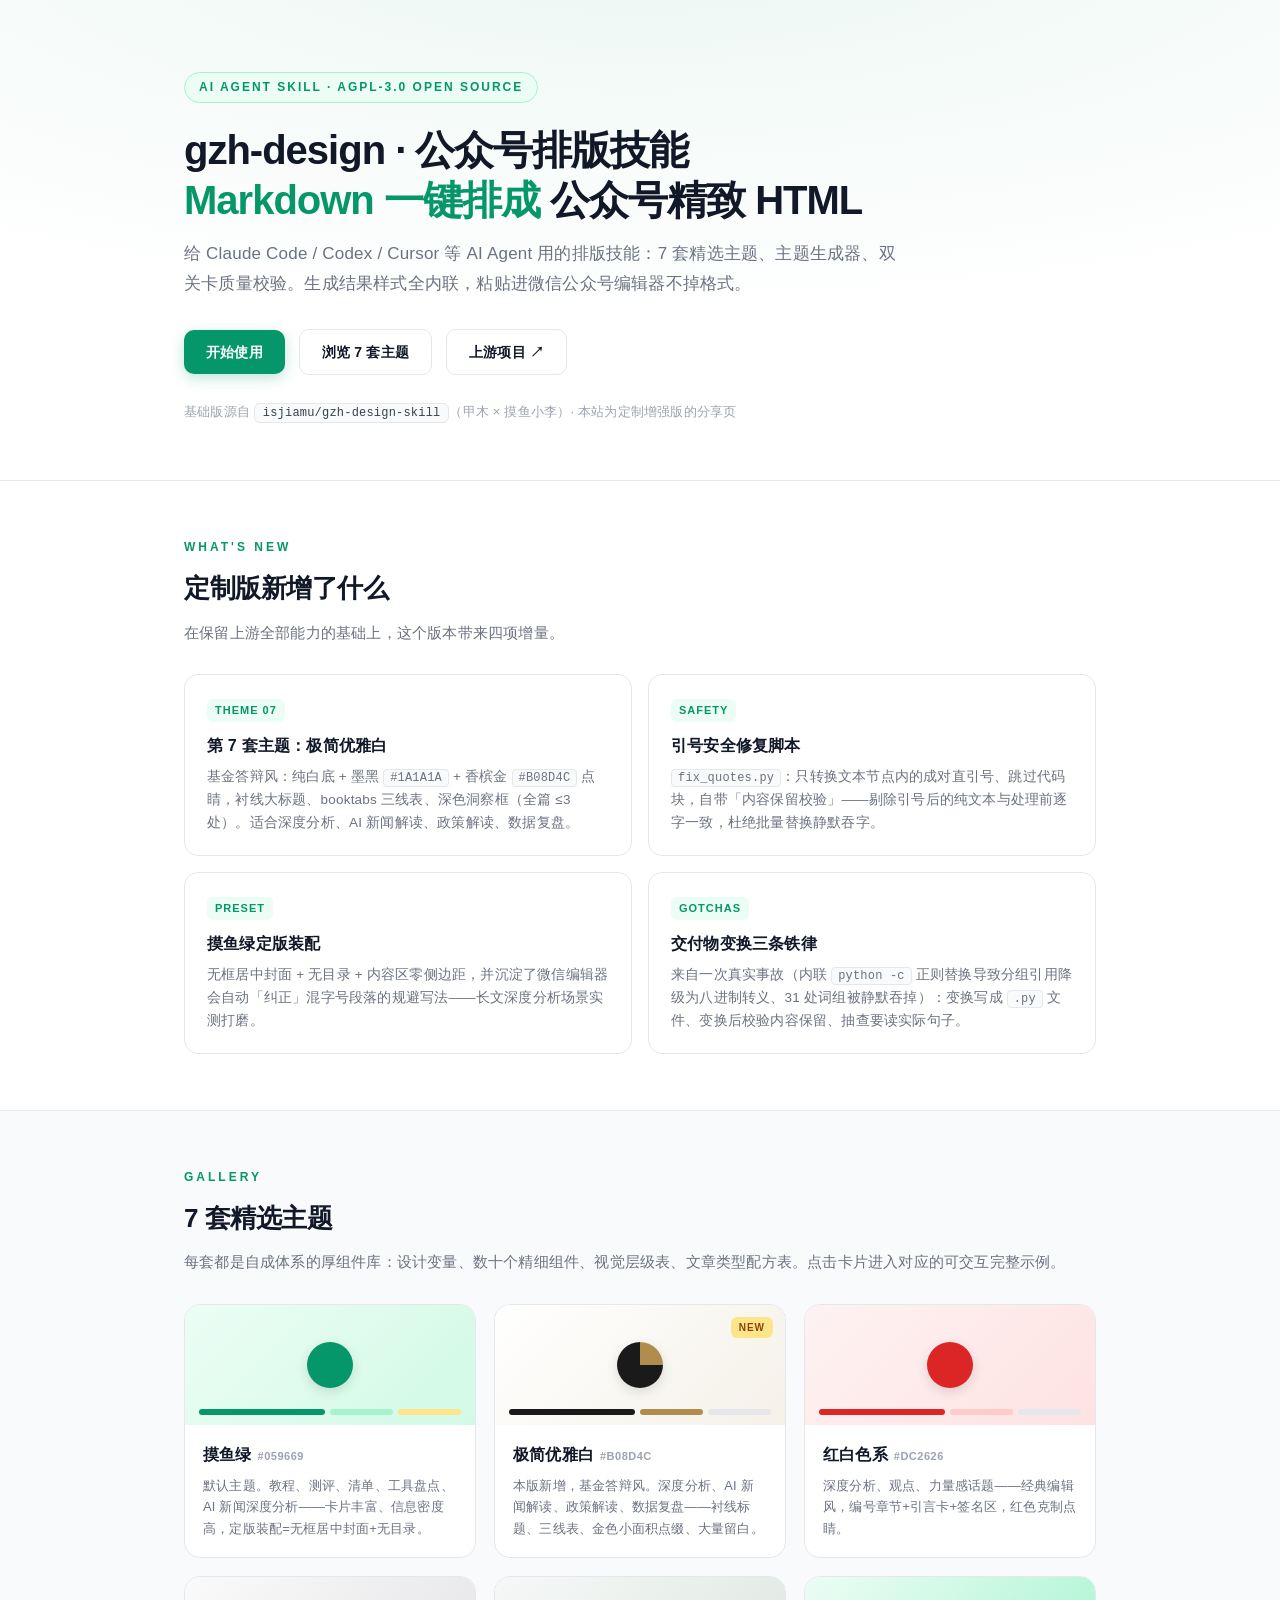
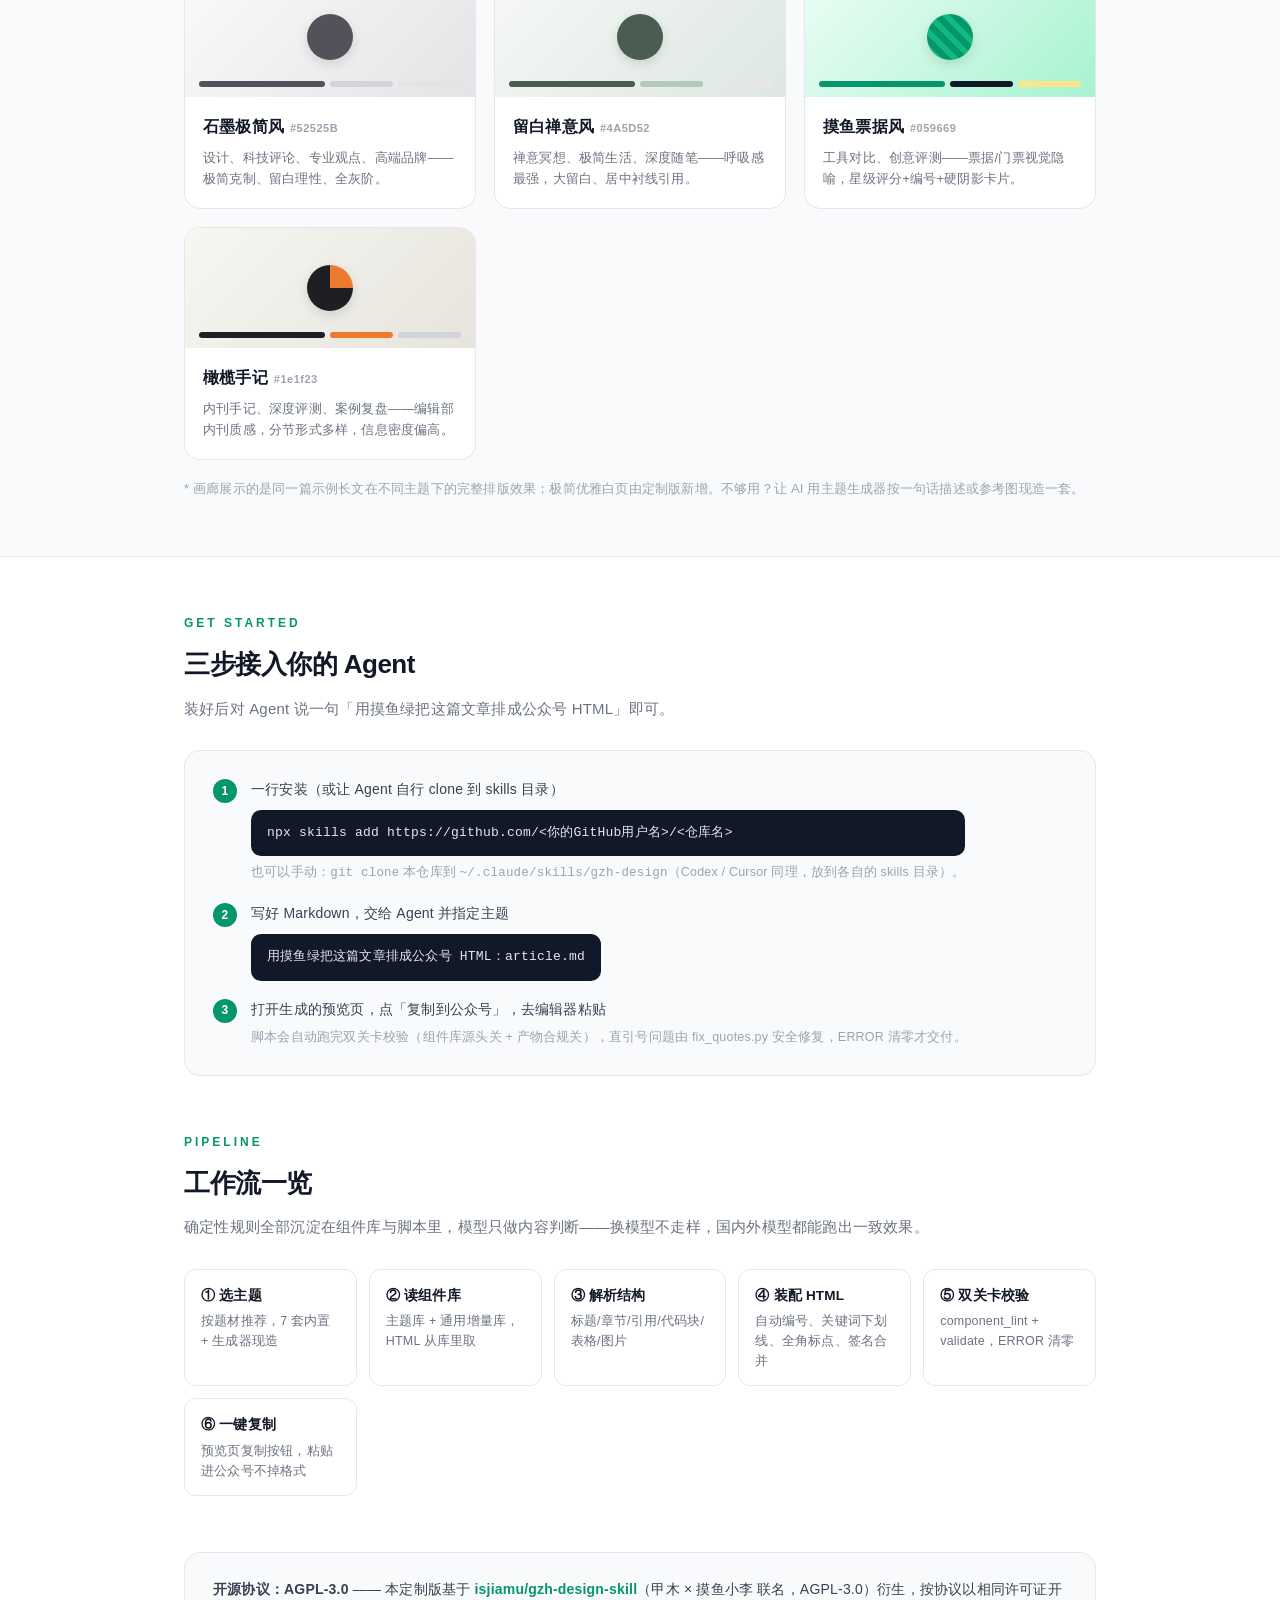
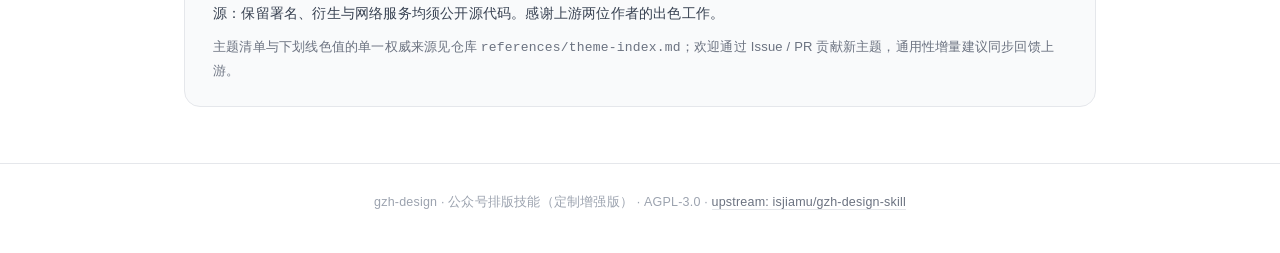
==== docs/index.html @ 83439aa9 "feat: 定制增强版 —— 第7套主题(极简优雅白) + fix_quotes.py 引号安全修复 + 摸鱼绿定版装配 + 交付物变换铁律 基于 isjiamu/gzh-design-skill (" ====
<!DOCTYPE html>
<html lang="zh-CN">
<head>
<meta charset="UTF-8">
<meta name="viewport" content="width=device-width, initial-scale=1.0">
<title>gzh-design · 公众号排版技能（定制增强版）</title>
<meta name="description" content="把 Markdown 一键排成可直接粘贴进微信公众号编辑器的精致 HTML —— 7 套精选主题 + 主题生成器 + 双关卡校验，AI Agent Skill，AGPL-3.0 开源。">
<style>
  :root{
    --ink:#111827; --body:#374151; --muted:#6B7280; --faint:#9CA3AF;
    --green:#059669; --green-soft:#ECFDF5; --green-line:#A7F3D0;
    --line:#E5E7EB; --bg:#FFFFFF; --panel:#F9FAFB;
  }
  *{margin:0;padding:0;box-sizing:border-box;}
  html{scroll-behavior:smooth;}
  body{font-family:-apple-system,BlinkMacSystemFont,"PingFang SC","Hiragino Sans GB","Microsoft YaHei",sans-serif;color:var(--body);background:var(--bg);line-height:1.75;letter-spacing:.2px;}
  .wrap{max-width:960px;margin:0 auto;padding:0 24px;}

  /* hero */
  header{padding:72px 0 56px;border-bottom:1px solid var(--line);background:
    radial-gradient(1200px 400px at 50% -80px, rgba(5,150,105,.08), transparent);}
  .badge{display:inline-block;font-size:12px;font-weight:700;letter-spacing:2px;color:var(--green);background:var(--green-soft);border:1px solid var(--green-line);border-radius:999px;padding:4px 14px;margin-bottom:22px;}
  h1{font-size:40px;font-weight:900;color:var(--ink);letter-spacing:-1px;line-height:1.25;}
  h1 .accent{color:var(--green);}
  .sub{font-size:17px;color:var(--muted);margin-top:14px;max-width:720px;}
  .cta{margin-top:30px;display:flex;gap:14px;flex-wrap:wrap;align-items:center;}
  .btn{display:inline-block;padding:10px 22px;border-radius:10px;font-size:14px;font-weight:700;text-decoration:none;}
  .btn.primary{background:var(--green);color:#fff;box-shadow:0 4px 14px rgba(5,150,105,.25);}
  .btn.primary:hover{background:#047857;}
  .btn.ghost{border:1px solid var(--line);color:var(--ink);background:#fff;}
  .btn.ghost:hover{border-color:var(--green);color:var(--green);}
  .meta{margin-top:26px;font-size:13px;color:var(--faint);}
  .meta code{background:var(--panel);border:1px solid var(--line);border-radius:6px;padding:2px 8px;font-size:12px;color:var(--body);}

  /* sections */
  section{padding:56px 0;}
  .kicker{font-size:12px;font-weight:700;letter-spacing:3px;color:var(--green);text-transform:uppercase;margin-bottom:8px;}
  h2{font-size:26px;font-weight:900;color:var(--ink);margin-bottom:8px;letter-spacing:-.5px;}
  .lead{color:var(--muted);font-size:15px;margin-bottom:28px;}

  /* deltas */
  .deltas{display:grid;grid-template-columns:repeat(auto-fit,minmax(300px,1fr));gap:16px;}
  .delta{background:#fff;border:1px solid var(--line);border-radius:14px;padding:20px 22px;}
  .delta .tag{display:inline-block;font-size:11px;font-weight:800;color:var(--green);background:var(--green-soft);border-radius:6px;padding:2px 8px;margin-bottom:10px;letter-spacing:1px;}
  .delta h3{font-size:16px;font-weight:800;color:var(--ink);margin-bottom:6px;}
  .delta p{font-size:13.5px;color:var(--muted);line-height:1.7;}
  .delta code{font-size:12px;background:var(--panel);border:1px solid var(--line);border-radius:4px;padding:1px 6px;}

  /* themes */
  .themes{display:grid;grid-template-columns:repeat(auto-fit,minmax(280px,1fr));gap:18px;}
  .card{border:1px solid var(--line);border-radius:16px;overflow:hidden;background:#fff;transition:transform .18s ease, box-shadow .18s ease;text-decoration:none;display:block;}
  .card:hover{transform:translateY(-3px);box-shadow:0 10px 28px rgba(17,24,39,.08);}
  .thumb{height:120px;display:flex;align-items:center;justify-content:center;position:relative;overflow:hidden;}
  .thumb .dot{width:46px;height:46px;border-radius:50%;box-shadow:0 4px 12px rgba(0,0,0,.12);}
  .thumb .mini{position:absolute;bottom:10px;left:14px;right:14px;display:flex;gap:5px;}
  .thumb .mini i{display:block;height:6px;border-radius:3px;}
  .card .info{padding:16px 18px 18px;}
  .card h3{font-size:16px;font-weight:800;color:var(--ink);}
  .card .hex{font-size:11px;color:var(--faint);font-weight:600;letter-spacing:.5px;margin-left:6px;}
  .card p{font-size:13px;color:var(--muted);margin-top:6px;line-height:1.65;}
  .card .new{position:absolute;top:12px;right:12px;background:#FDE68A;color:#92400E;font-size:10px;font-weight:800;border-radius:6px;padding:2px 8px;letter-spacing:1px;}
  .gallery-note{margin-top:18px;font-size:13px;color:var(--faint);}

  /* install */
  .install{background:var(--panel);border:1px solid var(--line);border-radius:16px;padding:26px 28px;}
  .install .step{display:flex;gap:14px;align-items:flex-start;margin-bottom:16px;}
  .install .step:last-child{margin-bottom:0;}
  .num{flex-shrink:0;width:24px;height:24px;border-radius:50%;background:var(--green);color:#fff;font-size:12px;font-weight:800;display:flex;align-items:center;justify-content:center;margin-top:2px;}
  .install p{font-size:14px;color:var(--body);}
  .install pre{background:#111827;color:#E5E7EB;border-radius:10px;padding:12px 16px;font-size:13px;overflow-x:auto;margin-top:8px;font-family:Consolas,Menlo,monospace;}
  .install .note{font-size:12.5px;color:var(--faint);margin-top:6px;}

  /* workflow */
  .flow{display:grid;grid-template-columns:repeat(auto-fit,minmax(150px,1fr));gap:12px;}
  .flow .f{background:#fff;border:1px solid var(--line);border-radius:12px;padding:14px 16px;}
  .flow b{display:block;font-size:13.5px;color:var(--ink);margin-bottom:4px;}
  .flow span{font-size:12.5px;color:var(--muted);line-height:1.6;display:block;}

  /* license */
  .license{background:var(--panel);border:1px solid var(--line);border-radius:16px;padding:24px 28px;font-size:14px;color:var(--body);}
  .license a{color:var(--green);font-weight:700;text-decoration:none;}
  .license a:hover{text-decoration:underline;}
  .license .thanks{margin-top:10px;font-size:13px;color:var(--muted);}

  footer{border-top:1px solid var(--line);padding:28px 0 40px;text-align:center;font-size:12.5px;color:var(--faint);}
  footer a{color:var(--muted);text-decoration:none;border-bottom:1px solid var(--line);}
</style>
</head>
<body>

<header>
  <div class="wrap">
    <span class="badge">AI AGENT SKILL · AGPL-3.0 OPEN SOURCE</span>
    <h1>gzh-design · 公众号排版技能<br><span class="accent">Markdown 一键排成</span> 公众号精致 HTML</h1>
    <p class="sub">给 Claude Code / Codex / Cursor 等 AI Agent 用的排版技能：7 套精选主题、主题生成器、双关卡质量校验。生成结果样式全内联，粘贴进微信公众号编辑器不掉格式。</p>
    <div class="cta">
      <a class="btn primary" href="#install">开始使用</a>
      <a class="btn ghost" href="#themes">浏览 7 套主题</a>
      <a class="btn ghost" href="https://github.com/isjiamu/gzh-design-skill">上游项目 ↗</a>
    </div>
    <p class="meta">基础版源自 <code>isjiamu/gzh-design-skill</code>（甲木 × 摸鱼小李）· 本站为定制增强版的分享页</p>
  </div>
</header>

<section id="deltas">
  <div class="wrap">
    <p class="kicker">WHAT'S NEW</p>
    <h2>定制版新增了什么</h2>
    <p class="lead">在保留上游全部能力的基础上，这个版本带来四项增量。</p>
    <div class="deltas">
      <div class="delta">
        <span class="tag">THEME 07</span>
        <h3>第 7 套主题：极简优雅白</h3>
        <p>基金答辩风：纯白底 + 墨黑 <code>#1A1A1A</code> + 香槟金 <code>#B08D4C</code> 点睛，衬线大标题、booktabs 三线表、深色洞察框（全篇 ≤3 处）。适合深度分析、AI 新闻解读、政策解读、数据复盘。</p>
      </div>
      <div class="delta">
        <span class="tag">SAFETY</span>
        <h3>引号安全修复脚本</h3>
        <p><code>fix_quotes.py</code>：只转换文本节点内的成对直引号、跳过代码块，自带「内容保留校验」——剔除引号后的纯文本与处理前逐字一致，杜绝批量替换静默吞字。</p>
      </div>
      <div class="delta">
        <span class="tag">PRESET</span>
        <h3>摸鱼绿定版装配</h3>
        <p>无框居中封面 + 无目录 + 内容区零侧边距，并沉淀了微信编辑器会自动「纠正」混字号段落的规避写法——长文深度分析场景实测打磨。</p>
      </div>
      <div class="delta">
        <span class="tag">GOTCHAS</span>
        <h3>交付物变换三条铁律</h3>
        <p>来自一次真实事故（内联 <code>python -c</code> 正则替换导致分组引用降级为八进制转义、31 处词组被静默吞掉）：变换写成 <code>.py</code> 文件、变换后校验内容保留、抽查要读实际句子。</p>
      </div>
    </div>
  </div>
</section>

<section id="themes" style="background:var(--panel);border-top:1px solid var(--line);border-bottom:1px solid var(--line);">
  <div class="wrap">
    <p class="kicker">GALLERY</p>
    <h2>7 套精选主题</h2>
    <p class="lead">每套都是自成体系的厚组件库：设计变量、数十个精细组件、视觉层级表、文章类型配方表。点击卡片进入对应的可交互完整示例。</p>
    <div class="themes">
      <a class="card" href="gallery/moyu-green.html">
        <div class="thumb" style="background:linear-gradient(135deg,#ECFDF5,#D1FAE5);">
          <span class="dot" style="background:#059669;"></span>
          <span class="mini"><i style="flex:2;background:#059669;"></i><i style="flex:1;background:#A7F3D0;"></i><i style="flex:1;background:#FDE68A;"></i></span>
        </div>
        <div class="info"><h3>摸鱼绿<span class="hex">#059669</span></h3><p>默认主题。教程、测评、清单、工具盘点、AI 新闻深度分析——卡片丰富、信息密度高，定版装配=无框居中封面+无目录。</p></div>
      </a>
      <a class="card" href="gallery/elegant-white.html">
        <div class="thumb" style="background:linear-gradient(135deg,#FFFFFF,#F5F1E8);">
          <span class="new">NEW</span>
          <span class="dot" style="background:conic-gradient(#B08D4C 0 25%,#1A1A1A 25% 100%);"></span>
          <span class="mini"><i style="flex:2;background:#1A1A1A;"></i><i style="flex:1;background:#B08D4C;"></i><i style="flex:1;background:#E5E7EB;"></i></span>
        </div>
        <div class="info"><h3>极简优雅白<span class="hex">#B08D4C</span></h3><p>本版新增，基金答辩风。深度分析、AI 新闻解读、政策解读、数据复盘——衬线标题、三线表、金色小面积点缀、大量留白。</p></div>
      </a>
      <a class="card" href="gallery/red-white.html">
        <div class="thumb" style="background:linear-gradient(135deg,#FEF2F2,#FEE2E2);">
          <span class="dot" style="background:#DC2626;"></span>
          <span class="mini"><i style="flex:2;background:#DC2626;"></i><i style="flex:1;background:#FECACA;"></i><i style="flex:1;background:#E5E7EB;"></i></span>
        </div>
        <div class="info"><h3>红白色系<span class="hex">#DC2626</span></h3><p>深度分析、观点、力量感话题——经典编辑风，编号章节+引言卡+签名区，红色克制点睛。</p></div>
      </a>
      <a class="card" href="gallery/graphite-minimal.html">
        <div class="thumb" style="background:linear-gradient(135deg,#FAFAFA,#E4E4E7);">
          <span class="dot" style="background:#52525B;"></span>
          <span class="mini"><i style="flex:2;background:#52525B;"></i><i style="flex:1;background:#D4D4D8;"></i><i style="flex:1;background:#E4E4E7;"></i></span>
        </div>
        <div class="info"><h3>石墨极简风<span class="hex">#52525B</span></h3><p>设计、科技评论、专业观点、高端品牌——极简克制、留白理性、全灰阶。</p></div>
      </a>
      <a class="card" href="gallery/zen-whitespace.html">
        <div class="thumb" style="background:linear-gradient(135deg,#F6F8F7,#DDE7E1);">
          <span class="dot" style="background:#4A5D52;"></span>
          <span class="mini"><i style="flex:2;background:#4A5D52;"></i><i style="flex:1;background:#B5C8BC;"></i><i style="flex:1;background:#E5E7EB;"></i></span>
        </div>
        <div class="info"><h3>留白禅意风<span class="hex">#4A5D52</span></h3><p>禅意冥想、极简生活、深度随笔——呼吸感最强，大留白、居中衬线引用。</p></div>
      </a>
      <a class="card" href="gallery/moyu-ticket.html">
        <div class="thumb" style="background:linear-gradient(135deg,#ECFDF5,#A7F3D0);">
          <span class="dot" style="background:repeating-linear-gradient(45deg,#059669 0 6px,#10B981 6px 12px);"></span>
          <span class="mini"><i style="flex:2;background:#059669;"></i><i style="flex:1;background:#111827;"></i><i style="flex:1;background:#FDE68A;"></i></span>
        </div>
        <div class="info"><h3>摸鱼票据风<span class="hex">#059669</span></h3><p>工具对比、创意评测——票据/门票视觉隐喻，星级评分+编号+硬阴影卡片。</p></div>
      </a>
      <a class="card" href="gallery/olive-journal.html">
        <div class="thumb" style="background:linear-gradient(135deg,#F7F6F3,#E7E4DC);">
          <span class="dot" style="background:conic-gradient(#ed7b2f 0 25%,#1e1f23 25% 100%);"></span>
          <span class="mini"><i style="flex:2;background:#1e1f23;"></i><i style="flex:1;background:#ed7b2f;"></i><i style="flex:1;background:#D1D5DB;"></i></span>
        </div>
        <div class="info"><h3>橄榄手记<span class="hex">#1e1f23</span></h3><p>内刊手记、深度评测、案例复盘——编辑部内刊质感，分节形式多样，信息密度偏高。</p></div>
      </a>
    </div>
    <p class="gallery-note">* 画廊展示的是同一篇示例长文在不同主题下的完整排版效果；极简优雅白页由定制版新增。不够用？让 AI 用主题生成器按一句话描述或参考图现造一套。</p>
  </div>
</section>

<section id="install">
  <div class="wrap">
    <p class="kicker">GET STARTED</p>
    <h2>三步接入你的 Agent</h2>
    <p class="lead">装好后对 Agent 说一句「用摸鱼绿把这篇文章排成公众号 HTML」即可。</p>
    <div class="install">
      <div class="step">
        <span class="num">1</span>
        <div>
          <p>一行安装（或让 Agent 自行 clone 到 skills 目录）</p>
          <pre>npx skills add https://github.com/&lt;你的GitHub用户名&gt;/&lt;仓库名&gt;</pre>
          <p class="note">也可以手动：<code>git clone</code> 本仓库到 <code>~/.claude/skills/gzh-design</code>（Codex / Cursor 同理，放到各自的 skills 目录）。</p>
        </div>
      </div>
      <div class="step">
        <span class="num">2</span>
        <div>
          <p>写好 Markdown，交给 Agent 并指定主题</p>
          <pre>用摸鱼绿把这篇文章排成公众号 HTML：article.md</pre>
        </div>
      </div>
      <div class="step">
        <span class="num">3</span>
        <div>
          <p>打开生成的预览页，点「复制到公众号」，去编辑器粘贴</p>
          <p class="note">脚本会自动跑完双关卡校验（组件库源头关 + 产物合规关），直引号问题由 fix_quotes.py 安全修复，ERROR 清零才交付。</p>
        </div>
      </div>
    </div>
  </div>
</section>

<section id="workflow" style="padding-top:0;">
  <div class="wrap">
    <p class="kicker">PIPELINE</p>
    <h2>工作流一览</h2>
    <p class="lead">确定性规则全部沉淀在组件库与脚本里，模型只做内容判断——换模型不走样，国内外模型都能跑出一致效果。</p>
    <div class="flow">
      <div class="f"><b>① 选主题</b><span>按题材推荐，7 套内置 + 生成器现造</span></div>
      <div class="f"><b>② 读组件库</b><span>主题库 + 通用增量库，HTML 从库里取</span></div>
      <div class="f"><b>③ 解析结构</b><span>标题/章节/引用/代码块/表格/图片</span></div>
      <div class="f"><b>④ 装配 HTML</b><span>自动编号、关键词下划线、全角标点、签名合并</span></div>
      <div class="f"><b>⑤ 双关卡校验</b><span>component_lint + validate，ERROR 清零</span></div>
      <div class="f"><b>⑥ 一键复制</b><span>预览页复制按钮，粘贴进公众号不掉格式</span></div>
    </div>
  </div>
</section>

<section id="license" style="padding-top:0;">
  <div class="wrap">
    <div class="license">
      <p><b>开源协议：AGPL-3.0</b> —— 本定制版基于 <a href="https://github.com/isjiamu/gzh-design-skill">isjiamu/gzh-design-skill</a>（甲木 × 摸鱼小李 联名，AGPL-3.0）衍生，按协议以相同许可证开源：保留署名、衍生与网络服务均须公开源代码。感谢上游两位作者的出色工作。</p>
      <p class="thanks">主题清单与下划线色值的单一权威来源见仓库 <code>references/theme-index.md</code>；欢迎通过 Issue / PR 贡献新主题，通用性增量建议同步回馈上游。</p>
    </div>
  </div>
</section>

<footer>
  <div class="wrap">
    gzh-design · 公众号排版技能（定制增强版） · AGPL-3.0 · <a href="https://github.com/isjiamu/gzh-design-skill">upstream: isjiamu/gzh-design-skill</a>
  </div>
</footer>

</body>
</html>
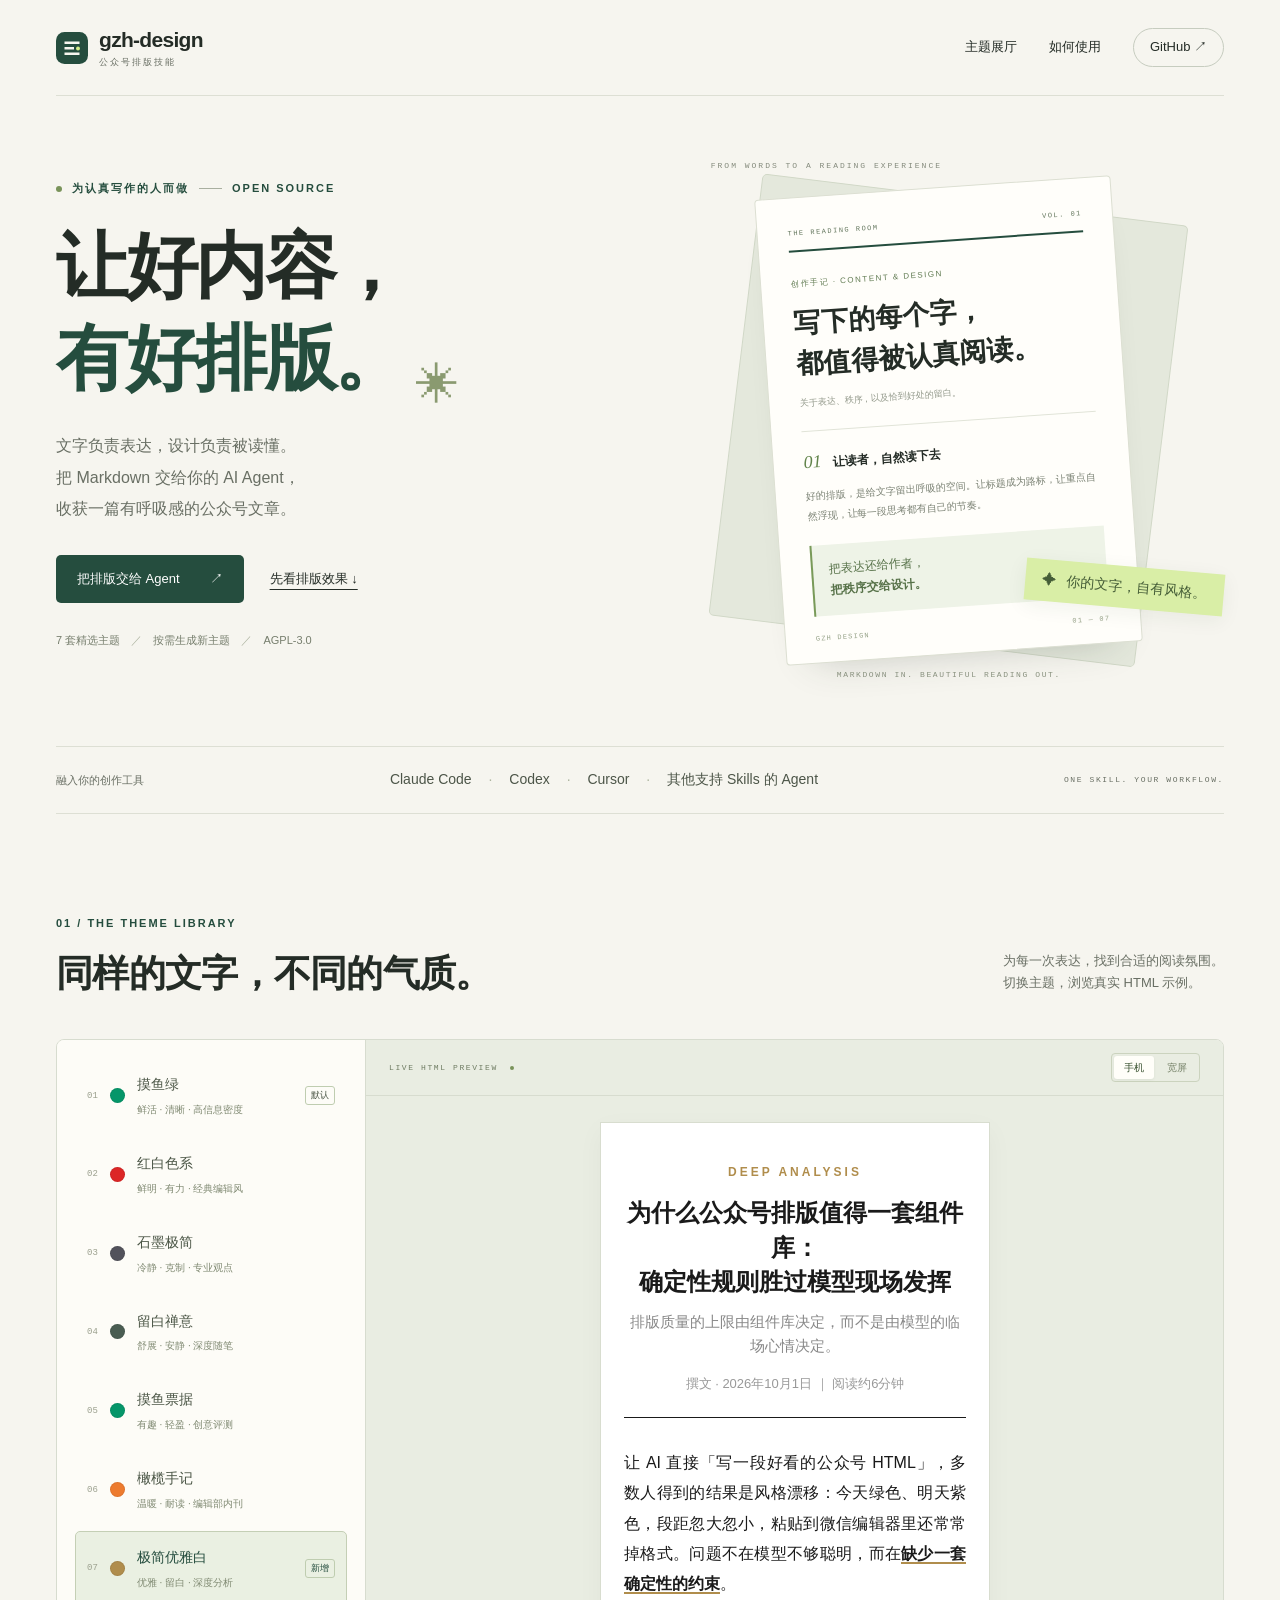
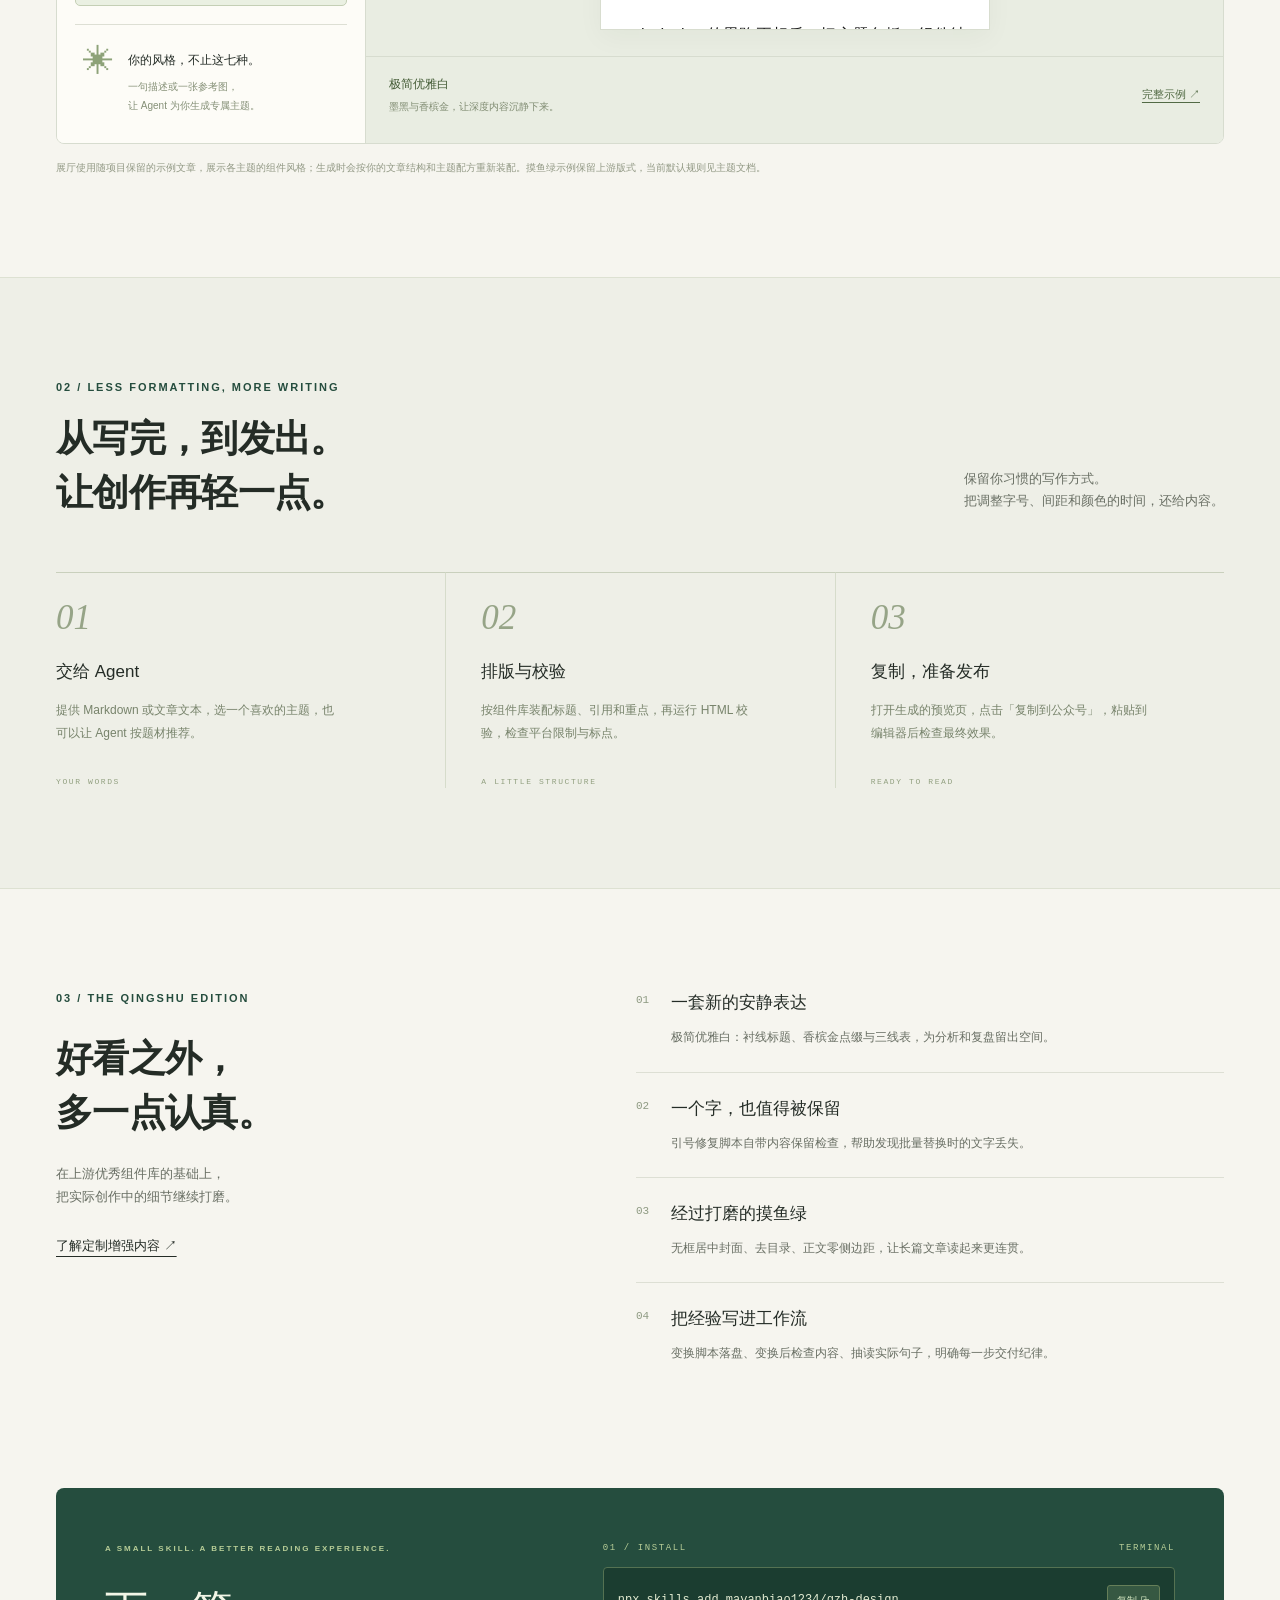
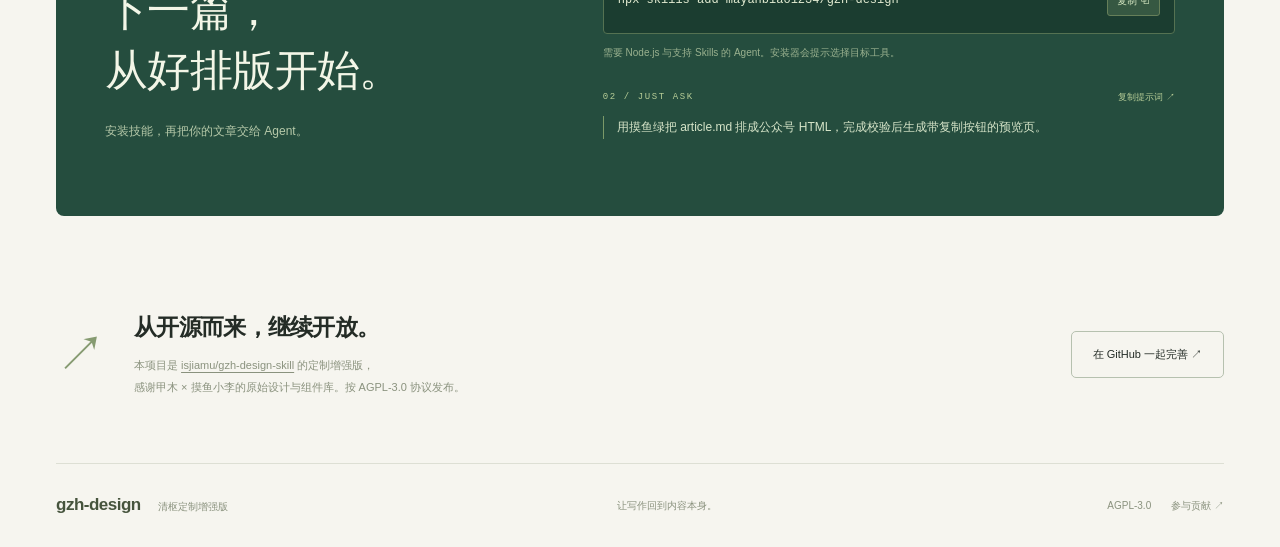
==== commit 8f1a002d: "Publish Qingshu edition with editorial website and seven-theme gallery" ====
--- a/docs/index.html
+++ b/docs/index.html
@@ -1,260 +1,442 @@
-<!DOCTYPE html>
+<!doctype html>
 <html lang="zh-CN">
-<head>
-<meta charset="UTF-8">
-<meta name="viewport" content="width=device-width, initial-scale=1.0">
-<title>gzh-design · 公众号排版技能（定制增强版）</title>
-<meta name="description" content="把 Markdown 一键排成可直接粘贴进微信公众号编辑器的精致 HTML —— 7 套精选主题 + 主题生成器 + 双关卡校验，AI Agent Skill，AGPL-3.0 开源。">
-<style>
-  :root{
-    --ink:#111827; --body:#374151; --muted:#6B7280; --faint:#9CA3AF;
-    --green:#059669; --green-soft:#ECFDF5; --green-line:#A7F3D0;
-    --line:#E5E7EB; --bg:#FFFFFF; --panel:#F9FAFB;
-  }
-  *{margin:0;padding:0;box-sizing:border-box;}
-  html{scroll-behavior:smooth;}
-  body{font-family:-apple-system,BlinkMacSystemFont,"PingFang SC","Hiragino Sans GB","Microsoft YaHei",sans-serif;color:var(--body);background:var(--bg);line-height:1.75;letter-spacing:.2px;}
-  .wrap{max-width:960px;margin:0 auto;padding:0 24px;}
-
-  /* hero */
-  header{padding:72px 0 56px;border-bottom:1px solid var(--line);background:
-    radial-gradient(1200px 400px at 50% -80px, rgba(5,150,105,.08), transparent);}
-  .badge{display:inline-block;font-size:12px;font-weight:700;letter-spacing:2px;color:var(--green);background:var(--green-soft);border:1px solid var(--green-line);border-radius:999px;padding:4px 14px;margin-bottom:22px;}
-  h1{font-size:40px;font-weight:900;color:var(--ink);letter-spacing:-1px;line-height:1.25;}
-  h1 .accent{color:var(--green);}
-  .sub{font-size:17px;color:var(--muted);margin-top:14px;max-width:720px;}
-  .cta{margin-top:30px;display:flex;gap:14px;flex-wrap:wrap;align-items:center;}
-  .btn{display:inline-block;padding:10px 22px;border-radius:10px;font-size:14px;font-weight:700;text-decoration:none;}
-  .btn.primary{background:var(--green);color:#fff;box-shadow:0 4px 14px rgba(5,150,105,.25);}
-  .btn.primary:hover{background:#047857;}
-  .btn.ghost{border:1px solid var(--line);color:var(--ink);background:#fff;}
-  .btn.ghost:hover{border-color:var(--green);color:var(--green);}
-  .meta{margin-top:26px;font-size:13px;color:var(--faint);}
-  .meta code{background:var(--panel);border:1px solid var(--line);border-radius:6px;padding:2px 8px;font-size:12px;color:var(--body);}
-
-  /* sections */
-  section{padding:56px 0;}
-  .kicker{font-size:12px;font-weight:700;letter-spacing:3px;color:var(--green);text-transform:uppercase;margin-bottom:8px;}
-  h2{font-size:26px;font-weight:900;color:var(--ink);margin-bottom:8px;letter-spacing:-.5px;}
-  .lead{color:var(--muted);font-size:15px;margin-bottom:28px;}
-
-  /* deltas */
-  .deltas{display:grid;grid-template-columns:repeat(auto-fit,minmax(300px,1fr));gap:16px;}
-  .delta{background:#fff;border:1px solid var(--line);border-radius:14px;padding:20px 22px;}
-  .delta .tag{display:inline-block;font-size:11px;font-weight:800;color:var(--green);background:var(--green-soft);border-radius:6px;padding:2px 8px;margin-bottom:10px;letter-spacing:1px;}
-  .delta h3{font-size:16px;font-weight:800;color:var(--ink);margin-bottom:6px;}
-  .delta p{font-size:13.5px;color:var(--muted);line-height:1.7;}
-  .delta code{font-size:12px;background:var(--panel);border:1px solid var(--line);border-radius:4px;padding:1px 6px;}
-
-  /* themes */
-  .themes{display:grid;grid-template-columns:repeat(auto-fit,minmax(280px,1fr));gap:18px;}
-  .card{border:1px solid var(--line);border-radius:16px;overflow:hidden;background:#fff;transition:transform .18s ease, box-shadow .18s ease;text-decoration:none;display:block;}
-  .card:hover{transform:translateY(-3px);box-shadow:0 10px 28px rgba(17,24,39,.08);}
-  .thumb{height:120px;display:flex;align-items:center;justify-content:center;position:relative;overflow:hidden;}
-  .thumb .dot{width:46px;height:46px;border-radius:50%;box-shadow:0 4px 12px rgba(0,0,0,.12);}
-  .thumb .mini{position:absolute;bottom:10px;left:14px;right:14px;display:flex;gap:5px;}
-  .thumb .mini i{display:block;height:6px;border-radius:3px;}
-  .card .info{padding:16px 18px 18px;}
-  .card h3{font-size:16px;font-weight:800;color:var(--ink);}
-  .card .hex{font-size:11px;color:var(--faint);font-weight:600;letter-spacing:.5px;margin-left:6px;}
-  .card p{font-size:13px;color:var(--muted);margin-top:6px;line-height:1.65;}
-  .card .new{position:absolute;top:12px;right:12px;background:#FDE68A;color:#92400E;font-size:10px;font-weight:800;border-radius:6px;padding:2px 8px;letter-spacing:1px;}
-  .gallery-note{margin-top:18px;font-size:13px;color:var(--faint);}
-
-  /* install */
-  .install{background:var(--panel);border:1px solid var(--line);border-radius:16px;padding:26px 28px;}
-  .install .step{display:flex;gap:14px;align-items:flex-start;margin-bottom:16px;}
-  .install .step:last-child{margin-bottom:0;}
-  .num{flex-shrink:0;width:24px;height:24px;border-radius:50%;background:var(--green);color:#fff;font-size:12px;font-weight:800;display:flex;align-items:center;justify-content:center;margin-top:2px;}
-  .install p{font-size:14px;color:var(--body);}
-  .install pre{background:#111827;color:#E5E7EB;border-radius:10px;padding:12px 16px;font-size:13px;overflow-x:auto;margin-top:8px;font-family:Consolas,Menlo,monospace;}
-  .install .note{font-size:12.5px;color:var(--faint);margin-top:6px;}
-
-  /* workflow */
-  .flow{display:grid;grid-template-columns:repeat(auto-fit,minmax(150px,1fr));gap:12px;}
-  .flow .f{background:#fff;border:1px solid var(--line);border-radius:12px;padding:14px 16px;}
-  .flow b{display:block;font-size:13.5px;color:var(--ink);margin-bottom:4px;}
-  .flow span{font-size:12.5px;color:var(--muted);line-height:1.6;display:block;}
-
-  /* license */
-  .license{background:var(--panel);border:1px solid var(--line);border-radius:16px;padding:24px 28px;font-size:14px;color:var(--body);}
-  .license a{color:var(--green);font-weight:700;text-decoration:none;}
-  .license a:hover{text-decoration:underline;}
-  .license .thanks{margin-top:10px;font-size:13px;color:var(--muted);}
-
-  footer{border-top:1px solid var(--line);padding:28px 0 40px;text-align:center;font-size:12.5px;color:var(--faint);}
-  footer a{color:var(--muted);text-decoration:none;border-bottom:1px solid var(--line);}
-</style>
-</head>
-<body>
-
-<header>
-  <div class="wrap">
-    <span class="badge">AI AGENT SKILL · AGPL-3.0 OPEN SOURCE</span>
-    <h1>gzh-design · 公众号排版技能<br><span class="accent">Markdown 一键排成</span> 公众号精致 HTML</h1>
-    <p class="sub">给 Claude Code / Codex / Cursor 等 AI Agent 用的排版技能：7 套精选主题、主题生成器、双关卡质量校验。生成结果样式全内联，粘贴进微信公众号编辑器不掉格式。</p>
-    <div class="cta">
-      <a class="btn primary" href="#install">开始使用</a>
-      <a class="btn ghost" href="#themes">浏览 7 套主题</a>
-      <a class="btn ghost" href="https://github.com/isjiamu/gzh-design-skill">上游项目 ↗</a>
-    </div>
-    <p class="meta">基础版源自 <code>isjiamu/gzh-design-skill</code>（甲木 × 摸鱼小李）· 本站为定制增强版的分享页</p>
-  </div>
-</header>
-
-<section id="deltas">
-  <div class="wrap">
-    <p class="kicker">WHAT'S NEW</p>
-    <h2>定制版新增了什么</h2>
-    <p class="lead">在保留上游全部能力的基础上，这个版本带来四项增量。</p>
-    <div class="deltas">
-      <div class="delta">
-        <span class="tag">THEME 07</span>
-        <h3>第 7 套主题：极简优雅白</h3>
-        <p>基金答辩风：纯白底 + 墨黑 <code>#1A1A1A</code> + 香槟金 <code>#B08D4C</code> 点睛，衬线大标题、booktabs 三线表、深色洞察框（全篇 ≤3 处）。适合深度分析、AI 新闻解读、政策解读、数据复盘。</p>
+  <head>
+    <meta charset="utf-8" />
+    <meta name="viewport" content="width=device-width,initial-scale=1" />
+    <meta
+      name="description"
+      content="gzh-design 清枢定制增强版：7 套公众号排版主题，让 AI Agent 将 Markdown 排成精致 HTML。在线预览主题，一行安装，开源可定制。"
+    />
+    <meta name="theme-color" content="#f6f5ef" />
+    <meta property="og:title" content="gzh-design · 让好内容，有好排版。" />
+    <meta
+      property="og:description"
+      content="给 AI Agent 的开源公众号排版技能。7 套主题、主题生成器与 HTML 校验。"
+    />
+    <meta property="og:type" content="website" />
+    <title>gzh-design · 让好内容，有好排版。</title>
+    <link rel="icon" href="assets/brand.svg" type="image/svg+xml" />
+    <link rel="stylesheet" href="assets/site.css" />
+    <script src="assets/site.js" defer></script>
+  </head>
+  <body>
+    <a class="skip-link" href="#main">跳到正文</a>
+    <header class="site-header wrap">
+      <a class="brand" href="./" aria-label="gzh-design 首页"
+        ><img src="assets/brand.svg" width="32" height="32" alt="" /><span
+          >gzh-design<span class="brand-caption">公众号排版技能</span></span
+        ></a
+      >
+      <nav aria-label="主导航">
+        <a href="#themes">主题展厅</a><a href="#workflow">如何使用</a
+        ><a
+          class="nav-github"
+          href="https://github.com/mayanbiao1234/gzh-design"
+          >GitHub ↗</a
+        >
+      </nav>
+    </header>
+    <main id="main">
+      <section class="hero wrap">
+        <div class="hero-copy">
+          <p class="eyebrow">
+            <span class="status-dot"></span> 为认真写作的人而做
+            <span class="eyebrow-line"></span> OPEN SOURCE
+          </p>
+          <h1>
+            让好内容，<br /><span>有好排版。</span><i aria-hidden="true">✳</i>
+          </h1>
+          <p class="hero-description">
+            文字负责表达，设计负责被读懂。<br />把 Markdown 交给你的 AI
+            Agent，<br />收获一篇有呼吸感的公众号文章。
+          </p>
+          <div class="hero-actions">
+            <a class="button button-dark" href="#install"
+              >把排版交给 Agent <span aria-hidden="true">↗</span></a
+            ><a class="text-link" href="#themes">先看排版效果 ↓</a>
+          </div>
+          <p class="hero-footnote">
+            7 套精选主题 <span>／</span> 按需生成新主题 <span>／</span> AGPL-3.0
+          </p>
+        </div>
+        <div class="hero-art" aria-label="公众号排版示意">
+          <span class="art-label mono">FROM WORDS TO A READING EXPERIENCE</span>
+          <div class="paper-back"></div>
+          <article class="hero-paper">
+            <div class="paper-masthead">
+              <span>THE READING ROOM</span><span>VOL. 01</span>
+            </div>
+            <p class="paper-category">创作手记 · CONTENT & DESIGN</p>
+            <h2>写下的每个字，<br />都值得被认真阅读。</h2>
+            <p class="paper-deck">关于表达、秩序，以及恰到好处的留白。</p>
+            <div class="paper-divider"></div>
+            <h3><span>01</span> 让读者，自然读下去</h3>
+            <p class="paper-body">
+              好的排版，是给文字留出呼吸的空间。让标题成为路标，让重点自然浮现，让每一段思考都有自己的节奏。
+            </p>
+            <blockquote>
+              把表达还给作者，<br /><strong>把秩序交给设计。</strong>
+            </blockquote>
+            <div class="paper-bottom">
+              <span>GZH DESIGN</span><span>01 — 07</span>
+            </div>
+          </article>
+          <div class="art-note">
+            <span aria-hidden="true">✦</span> 你的文字，自有风格。
+          </div>
+          <span class="art-caption mono"
+            >MARKDOWN IN. BEAUTIFUL READING OUT.</span
+          >
+        </div>
+      </section>
+      <div class="compatibility wrap">
+        <span>融入你的创作工具</span>
+        <p>
+          Claude Code <i>·</i> Codex <i>·</i> Cursor <i>·</i> 其他支持 Skills 的
+          Agent
+        </p>
+        <span class="mono">ONE SKILL. YOUR WORKFLOW.</span>
       </div>
-      <div class="delta">
-        <span class="tag">SAFETY</span>
-        <h3>引号安全修复脚本</h3>
-        <p><code>fix_quotes.py</code>：只转换文本节点内的成对直引号、跳过代码块，自带「内容保留校验」——剔除引号后的纯文本与处理前逐字一致，杜绝批量替换静默吞字。</p>
+      <section id="themes" class="section wrap">
+        <div class="section-heading">
+          <div>
+            <p class="eyebrow">01 / THE THEME LIBRARY</p>
+            <h2>同样的文字，不同的气质。</h2>
+          </div>
+          <p>
+            为每一次表达，找到合适的阅读氛围。<br />切换主题，浏览真实 HTML
+            示例。
+          </p>
+        </div>
+        <div class="theme-explorer" data-gallery-base="gallery/">
+          <div class="theme-sidebar">
+            <div class="theme-list" role="group" aria-label="选择排版主题">
+              <button
+                class="theme-option"
+                type="button"
+                data-theme="moyu-green"
+                aria-pressed="false"
+              >
+                <span class="theme-number">01</span
+                ><span class="theme-swatch" style="--swatch: #059669"></span
+                ><span>摸鱼绿<small>鲜活 · 清晰 · 高信息密度</small></span
+                ><span class="theme-badge">默认</span></button
+              ><button
+                class="theme-option"
+                type="button"
+                data-theme="red-white"
+                aria-pressed="false"
+              >
+                <span class="theme-number">02</span
+                ><span class="theme-swatch" style="--swatch: #dc2626"></span
+                ><span
+                  >红白色系<small>鲜明 · 有力 · 经典编辑风</small></span
+                ></button
+              ><button
+                class="theme-option"
+                type="button"
+                data-theme="graphite-minimal"
+                aria-pressed="false"
+              >
+                <span class="theme-number">03</span
+                ><span class="theme-swatch" style="--swatch: #52525b"></span
+                ><span
+                  >石墨极简<small>冷静 · 克制 · 专业观点</small></span
+                ></button
+              ><button
+                class="theme-option"
+                type="button"
+                data-theme="zen-whitespace"
+                aria-pressed="false"
+              >
+                <span class="theme-number">04</span
+                ><span class="theme-swatch" style="--swatch: #4a5d52"></span
+                ><span
+                  >留白禅意<small>舒展 · 安静 · 深度随笔</small></span
+                ></button
+              ><button
+                class="theme-option"
+                type="button"
+                data-theme="moyu-ticket"
+                aria-pressed="false"
+              >
+                <span class="theme-number">05</span
+                ><span class="theme-swatch" style="--swatch: #059669"></span
+                ><span
+                  >摸鱼票据<small>有趣 · 轻盈 · 创意评测</small></span
+                ></button
+              ><button
+                class="theme-option"
+                type="button"
+                data-theme="olive-journal"
+                aria-pressed="false"
+              >
+                <span class="theme-number">06</span
+                ><span class="theme-swatch" style="--swatch: #ed7b2f"></span
+                ><span
+                  >橄榄手记<small>温暖 · 耐读 · 编辑部内刊</small></span
+                ></button
+              ><button
+                class="theme-option"
+                type="button"
+                data-theme="elegant-white"
+                aria-pressed="true"
+              >
+                <span class="theme-number">07</span
+                ><span class="theme-swatch" style="--swatch: #b08d4c"></span
+                ><span>极简优雅白<small>优雅 · 留白 · 深度分析</small></span
+                ><span class="theme-badge">新增</span>
+              </button>
+            </div>
+            <div class="theme-custom">
+              <span aria-hidden="true">✳</span>
+              <div>
+                <b>你的风格，不止这七种。</b>
+                <p>一句描述或一张参考图，<br />让 Agent 为你生成专属主题。</p>
+              </div>
+            </div>
+          </div>
+          <div class="theme-stage">
+            <div class="preview-toolbar">
+              <span class="mono"
+                >LIVE HTML PREVIEW <span class="preview-dot"></span
+              ></span>
+              <div class="viewport-switch" role="group" aria-label="预览宽度">
+                <button type="button" data-width="mobile" aria-pressed="true">
+                  手机</button
+                ><button type="button" data-width="wide" aria-pressed="false">
+                  宽屏
+                </button>
+              </div>
+            </div>
+            <div class="preview-canvas">
+              <div class="preview-frame">
+                <iframe
+                  id="theme-preview"
+                  src="gallery/elegant-white.html"
+                  title="极简优雅白主题排版示例"
+                  loading="lazy"
+                  sandbox="allow-same-origin"
+                ></iframe>
+              </div>
+            </div>
+            <div class="preview-footer">
+              <div>
+                <b id="preview-name">极简优雅白</b
+                ><span id="preview-description"
+                  >墨黑与香槟金，让深度内容沉静下来。</span
+                >
+              </div>
+              <a
+                id="preview-link"
+                href="gallery/elegant-white.html"
+                target="_blank"
+                rel="noopener"
+                >完整示例 ↗</a
+              >
+            </div>
+            <p
+              class="sr-only"
+              id="preview-status"
+              role="status"
+              aria-live="polite"
+            ></p>
+          </div>
+        </div>
+        <p class="section-note">
+          展厅使用随项目保留的示例文章，展示各主题的组件风格；生成时会按你的文章结构和主题配方重新装配。摸鱼绿示例保留上游版式，当前默认规则见主题文档。
+        </p>
+        <noscript
+          ><p>
+            启用 JavaScript 可切换预览。也可直接浏览：<a
+              href="gallery/moyu-green.html"
+              >摸鱼绿</a
+            >
+            · <a href="gallery/red-white.html">红白色系</a> ·
+            <a href="gallery/graphite-minimal.html">石墨极简</a> ·
+            <a href="gallery/zen-whitespace.html">留白禅意</a> ·
+            <a href="gallery/moyu-ticket.html">摸鱼票据</a> ·
+            <a href="gallery/olive-journal.html">橄榄手记</a> ·
+            <a href="gallery/elegant-white.html">极简优雅白</a>
+          </p></noscript
+        >
+      </section>
+      <section id="workflow" class="workflow-band">
+        <div class="wrap section">
+          <div class="section-heading">
+            <div>
+              <p class="eyebrow">02 / LESS FORMATTING, MORE WRITING</p>
+              <h2>从写完，到发出。<br />让创作再轻一点。</h2>
+            </div>
+            <p>
+              保留你习惯的写作方式。<br />把调整字号、间距和颜色的时间，还给内容。
+            </p>
+          </div>
+          <div class="workflow-grid">
+            <article>
+              <span class="step-number">01</span>
+              <h3>交给 Agent</h3>
+              <p>
+                提供 Markdown 或文章文本，选一个喜欢的主题，也可以让 Agent
+                按题材推荐。
+              </p>
+              <span class="step-label mono">YOUR WORDS</span>
+            </article>
+            <article>
+              <span class="step-number">02</span>
+              <h3>排版与校验</h3>
+              <p>
+                按组件库装配标题、引用和重点，再运行 HTML
+                校验，检查平台限制与标点。
+              </p>
+              <span class="step-label mono">A LITTLE STRUCTURE</span>
+            </article>
+            <article>
+              <span class="step-number">03</span>
+              <h3>复制，准备发布</h3>
+              <p>
+                打开生成的预览页，点击「复制到公众号」，粘贴到编辑器后检查最终效果。
+              </p>
+              <span class="step-label mono">READY TO READ</span>
+            </article>
+          </div>
+        </div>
+      </section>
+      <section class="section wrap enhancements">
+        <div>
+          <p class="eyebrow">03 / THE QINGSHU EDITION</p>
+          <h2>好看之外，<br />多一点认真。</h2>
+          <p class="enhancement-intro">
+            在上游优秀组件库的基础上，<br />把实际创作中的细节继续打磨。
+          </p>
+          <a
+            class="text-link"
+            href="https://github.com/mayanbiao1234/gzh-design#本版增加了什么"
+            >了解定制增强内容 ↗</a
+          >
+        </div>
+        <div class="enhancement-list">
+          <article>
+            <span>01</span>
+            <div>
+              <h3>一套新的安静表达</h3>
+              <p>
+                极简优雅白：衬线标题、香槟金点缀与三线表，为分析和复盘留出空间。
+              </p>
+            </div>
+          </article>
+          <article>
+            <span>02</span>
+            <div>
+              <h3>一个字，也值得被保留</h3>
+              <p>
+                引号修复脚本自带内容保留检查，帮助发现批量替换时的文字丢失。
+              </p>
+            </div>
+          </article>
+          <article>
+            <span>03</span>
+            <div>
+              <h3>经过打磨的摸鱼绿</h3>
+              <p>
+                无框居中封面、去目录、正文零侧边距，让长篇文章读起来更连贯。
+              </p>
+            </div>
+          </article>
+          <article>
+            <span>04</span>
+            <div>
+              <h3>把经验写进工作流</h3>
+              <p>
+                变换脚本落盘、变换后检查内容、抽读实际句子，明确每一步交付纪律。
+              </p>
+            </div>
+          </article>
+        </div>
+      </section>
+      <section id="install" class="wrap install-section">
+        <div class="install-panel">
+          <div>
+            <p class="eyebrow">A SMALL SKILL. A BETTER READING EXPERIENCE.</p>
+            <h2>下一篇，<br />从好排版开始。</h2>
+            <p>安装技能，再把你的文章交给 Agent。</p>
+          </div>
+          <div class="install-right">
+            <div class="terminal-header">
+              <span class="mono">01 / INSTALL</span
+              ><span class="mono">TERMINAL</span>
+            </div>
+            <div class="install-command">
+              <code id="install-command"
+                >npx skills add mayanbiao1234/gzh-design</code
+              ><button
+                type="button"
+                class="copy-button"
+                data-copy="install-command"
+                aria-label="复制安装命令"
+              >
+                复制 ⧉
+              </button>
+            </div>
+            <p class="install-help">
+              需要 Node.js 与支持 Skills 的 Agent。安装器会提示选择目标工具。
+            </p>
+            <div class="terminal-header">
+              <span class="mono">02 / JUST ASK</span
+              ><button
+                type="button"
+                class="copy-prompt"
+                data-copy="example-prompt"
+              >
+                复制提示词 ↗
+              </button>
+            </div>
+            <p class="example-prompt" id="example-prompt">
+              用摸鱼绿把 article.md 排成公众号
+              HTML，完成校验后生成带复制按钮的预览页。
+            </p>
+            <p
+              class="copy-status"
+              id="copy-status"
+              role="status"
+              aria-live="polite"
+            ></p>
+          </div>
+        </div>
+      </section>
+      <section class="open-source wrap">
+        <span class="open-symbol" aria-hidden="true">↗</span>
+        <div>
+          <h2>从开源而来，继续开放。</h2>
+          <p>
+            本项目是
+            <a href="https://github.com/isjiamu/gzh-design-skill"
+              >isjiamu/gzh-design-skill</a
+            >
+            的定制增强版，<br />感谢甲木 × 摸鱼小李的原始设计与组件库。按
+            AGPL-3.0 协议发布。
+          </p>
+        </div>
+        <a
+          class="button button-outline"
+          href="https://github.com/mayanbiao1234/gzh-design"
+          >在 GitHub 一起完善 ↗</a
+        >
+      </section>
+    </main>
+    <footer class="site-footer wrap">
+      <span
+        ><b>gzh-design</b>
+        <span class="footer-caption">清枢定制增强版</span></span
+      ><span>让写作回到内容本身。</span>
+      <div>
+        <a href="https://github.com/mayanbiao1234/gzh-design/blob/main/LICENSE"
+          >AGPL-3.0</a
+        ><a
+          href="https://github.com/mayanbiao1234/gzh-design/blob/main/CONTRIBUTING.md"
+          >参与贡献 ↗</a
+        >
       </div>
-      <div class="delta">
-        <span class="tag">PRESET</span>
-        <h3>摸鱼绿定版装配</h3>
-        <p>无框居中封面 + 无目录 + 内容区零侧边距，并沉淀了微信编辑器会自动「纠正」混字号段落的规避写法——长文深度分析场景实测打磨。</p>
-      </div>
-      <div class="delta">
-        <span class="tag">GOTCHAS</span>
-        <h3>交付物变换三条铁律</h3>
-        <p>来自一次真实事故（内联 <code>python -c</code> 正则替换导致分组引用降级为八进制转义、31 处词组被静默吞掉）：变换写成 <code>.py</code> 文件、变换后校验内容保留、抽查要读实际句子。</p>
-      </div>
-    </div>
-  </div>
-</section>
-
-<section id="themes" style="background:var(--panel);border-top:1px solid var(--line);border-bottom:1px solid var(--line);">
-  <div class="wrap">
-    <p class="kicker">GALLERY</p>
-    <h2>7 套精选主题</h2>
-    <p class="lead">每套都是自成体系的厚组件库：设计变量、数十个精细组件、视觉层级表、文章类型配方表。点击卡片进入对应的可交互完整示例。</p>
-    <div class="themes">
-      <a class="card" href="gallery/moyu-green.html">
-        <div class="thumb" style="background:linear-gradient(135deg,#ECFDF5,#D1FAE5);">
-          <span class="dot" style="background:#059669;"></span>
-          <span class="mini"><i style="flex:2;background:#059669;"></i><i style="flex:1;background:#A7F3D0;"></i><i style="flex:1;background:#FDE68A;"></i></span>
-        </div>
-        <div class="info"><h3>摸鱼绿<span class="hex">#059669</span></h3><p>默认主题。教程、测评、清单、工具盘点、AI 新闻深度分析——卡片丰富、信息密度高，定版装配=无框居中封面+无目录。</p></div>
-      </a>
-      <a class="card" href="gallery/elegant-white.html">
-        <div class="thumb" style="background:linear-gradient(135deg,#FFFFFF,#F5F1E8);">
-          <span class="new">NEW</span>
-          <span class="dot" style="background:conic-gradient(#B08D4C 0 25%,#1A1A1A 25% 100%);"></span>
-          <span class="mini"><i style="flex:2;background:#1A1A1A;"></i><i style="flex:1;background:#B08D4C;"></i><i style="flex:1;background:#E5E7EB;"></i></span>
-        </div>
-        <div class="info"><h3>极简优雅白<span class="hex">#B08D4C</span></h3><p>本版新增，基金答辩风。深度分析、AI 新闻解读、政策解读、数据复盘——衬线标题、三线表、金色小面积点缀、大量留白。</p></div>
-      </a>
-      <a class="card" href="gallery/red-white.html">
-        <div class="thumb" style="background:linear-gradient(135deg,#FEF2F2,#FEE2E2);">
-          <span class="dot" style="background:#DC2626;"></span>
-          <span class="mini"><i style="flex:2;background:#DC2626;"></i><i style="flex:1;background:#FECACA;"></i><i style="flex:1;background:#E5E7EB;"></i></span>
-        </div>
-        <div class="info"><h3>红白色系<span class="hex">#DC2626</span></h3><p>深度分析、观点、力量感话题——经典编辑风，编号章节+引言卡+签名区，红色克制点睛。</p></div>
-      </a>
-      <a class="card" href="gallery/graphite-minimal.html">
-        <div class="thumb" style="background:linear-gradient(135deg,#FAFAFA,#E4E4E7);">
-          <span class="dot" style="background:#52525B;"></span>
-          <span class="mini"><i style="flex:2;background:#52525B;"></i><i style="flex:1;background:#D4D4D8;"></i><i style="flex:1;background:#E4E4E7;"></i></span>
-        </div>
-        <div class="info"><h3>石墨极简风<span class="hex">#52525B</span></h3><p>设计、科技评论、专业观点、高端品牌——极简克制、留白理性、全灰阶。</p></div>
-      </a>
-      <a class="card" href="gallery/zen-whitespace.html">
-        <div class="thumb" style="background:linear-gradient(135deg,#F6F8F7,#DDE7E1);">
-          <span class="dot" style="background:#4A5D52;"></span>
-          <span class="mini"><i style="flex:2;background:#4A5D52;"></i><i style="flex:1;background:#B5C8BC;"></i><i style="flex:1;background:#E5E7EB;"></i></span>
-        </div>
-        <div class="info"><h3>留白禅意风<span class="hex">#4A5D52</span></h3><p>禅意冥想、极简生活、深度随笔——呼吸感最强，大留白、居中衬线引用。</p></div>
-      </a>
-      <a class="card" href="gallery/moyu-ticket.html">
-        <div class="thumb" style="background:linear-gradient(135deg,#ECFDF5,#A7F3D0);">
-          <span class="dot" style="background:repeating-linear-gradient(45deg,#059669 0 6px,#10B981 6px 12px);"></span>
-          <span class="mini"><i style="flex:2;background:#059669;"></i><i style="flex:1;background:#111827;"></i><i style="flex:1;background:#FDE68A;"></i></span>
-        </div>
-        <div class="info"><h3>摸鱼票据风<span class="hex">#059669</span></h3><p>工具对比、创意评测——票据/门票视觉隐喻，星级评分+编号+硬阴影卡片。</p></div>
-      </a>
-      <a class="card" href="gallery/olive-journal.html">
-        <div class="thumb" style="background:linear-gradient(135deg,#F7F6F3,#E7E4DC);">
-          <span class="dot" style="background:conic-gradient(#ed7b2f 0 25%,#1e1f23 25% 100%);"></span>
-          <span class="mini"><i style="flex:2;background:#1e1f23;"></i><i style="flex:1;background:#ed7b2f;"></i><i style="flex:1;background:#D1D5DB;"></i></span>
-        </div>
-        <div class="info"><h3>橄榄手记<span class="hex">#1e1f23</span></h3><p>内刊手记、深度评测、案例复盘——编辑部内刊质感，分节形式多样，信息密度偏高。</p></div>
-      </a>
-    </div>
-    <p class="gallery-note">* 画廊展示的是同一篇示例长文在不同主题下的完整排版效果；极简优雅白页由定制版新增。不够用？让 AI 用主题生成器按一句话描述或参考图现造一套。</p>
-  </div>
-</section>
-
-<section id="install">
-  <div class="wrap">
-    <p class="kicker">GET STARTED</p>
-    <h2>三步接入你的 Agent</h2>
-    <p class="lead">装好后对 Agent 说一句「用摸鱼绿把这篇文章排成公众号 HTML」即可。</p>
-    <div class="install">
-      <div class="step">
-        <span class="num">1</span>
-        <div>
-          <p>一行安装（或让 Agent 自行 clone 到 skills 目录）</p>
-          <pre>npx skills add https://github.com/&lt;你的GitHub用户名&gt;/&lt;仓库名&gt;</pre>
-          <p class="note">也可以手动：<code>git clone</code> 本仓库到 <code>~/.claude/skills/gzh-design</code>（Codex / Cursor 同理，放到各自的 skills 目录）。</p>
-        </div>
-      </div>
-      <div class="step">
-        <span class="num">2</span>
-        <div>
-          <p>写好 Markdown，交给 Agent 并指定主题</p>
-          <pre>用摸鱼绿把这篇文章排成公众号 HTML：article.md</pre>
-        </div>
-      </div>
-      <div class="step">
-        <span class="num">3</span>
-        <div>
-          <p>打开生成的预览页，点「复制到公众号」，去编辑器粘贴</p>
-          <p class="note">脚本会自动跑完双关卡校验（组件库源头关 + 产物合规关），直引号问题由 fix_quotes.py 安全修复，ERROR 清零才交付。</p>
-        </div>
-      </div>
-    </div>
-  </div>
-</section>
-
-<section id="workflow" style="padding-top:0;">
-  <div class="wrap">
-    <p class="kicker">PIPELINE</p>
-    <h2>工作流一览</h2>
-    <p class="lead">确定性规则全部沉淀在组件库与脚本里，模型只做内容判断——换模型不走样，国内外模型都能跑出一致效果。</p>
-    <div class="flow">
-      <div class="f"><b>① 选主题</b><span>按题材推荐，7 套内置 + 生成器现造</span></div>
-      <div class="f"><b>② 读组件库</b><span>主题库 + 通用增量库，HTML 从库里取</span></div>
-      <div class="f"><b>③ 解析结构</b><span>标题/章节/引用/代码块/表格/图片</span></div>
-      <div class="f"><b>④ 装配 HTML</b><span>自动编号、关键词下划线、全角标点、签名合并</span></div>
-      <div class="f"><b>⑤ 双关卡校验</b><span>component_lint + validate，ERROR 清零</span></div>
-      <div class="f"><b>⑥ 一键复制</b><span>预览页复制按钮，粘贴进公众号不掉格式</span></div>
-    </div>
-  </div>
-</section>
-
-<section id="license" style="padding-top:0;">
-  <div class="wrap">
-    <div class="license">
-      <p><b>开源协议：AGPL-3.0</b> —— 本定制版基于 <a href="https://github.com/isjiamu/gzh-design-skill">isjiamu/gzh-design-skill</a>（甲木 × 摸鱼小李 联名，AGPL-3.0）衍生，按协议以相同许可证开源：保留署名、衍生与网络服务均须公开源代码。感谢上游两位作者的出色工作。</p>
-      <p class="thanks">主题清单与下划线色值的单一权威来源见仓库 <code>references/theme-index.md</code>；欢迎通过 Issue / PR 贡献新主题，通用性增量建议同步回馈上游。</p>
-    </div>
-  </div>
-</section>
-
-<footer>
-  <div class="wrap">
-    gzh-design · 公众号排版技能（定制增强版） · AGPL-3.0 · <a href="https://github.com/isjiamu/gzh-design-skill">upstream: isjiamu/gzh-design-skill</a>
-  </div>
-</footer>
-
-</body>
+    </footer>
+  </body>
 </html>
--- a/docs/assets/site.css
+++ b/docs/assets/site.css
@@ -0,0 +1,1217 @@
+/* gzh-design · Qingshu edition · AGPL-3.0 */
+:root {
+  --paper: #f6f5ef;
+  --ink: #242c26;
+  --green: #254d3e;
+  --muted: #696f64;
+  --line: #dddfd4;
+  --lime: #d9eea6;
+  --serif:
+    "Noto Serif CJK SC", "Source Han Serif SC", "Songti SC", "STSong", "SimSun",
+    serif;
+  --sans:
+    Inter, -apple-system, BlinkMacSystemFont, "Segoe UI", "PingFang SC",
+    "Microsoft YaHei", sans-serif;
+}
+* {
+  box-sizing: border-box;
+}
+html {
+  scroll-behavior: smooth;
+  scroll-padding-top: 35px;
+}
+body {
+  margin: 0;
+  background: var(--paper);
+  color: var(--ink);
+  font: 15px/1.7 var(--sans);
+  -webkit-font-smoothing: antialiased;
+}
+button {
+  font: inherit;
+  cursor: pointer;
+}
+a {
+  color: inherit;
+}
+a:focus-visible,
+button:focus-visible {
+  outline: 3px solid #ad7831;
+  outline-offset: 5px;
+}
+::selection {
+  background: var(--lime);
+  color: var(--green);
+}
+.wrap {
+  width: calc(100% - 112px);
+  max-width: 1280px;
+  margin-inline: auto;
+}
+.mono {
+  font-family: Consolas, "SFMono-Regular", monospace;
+  font-size: 10px;
+  letter-spacing: 1.6px;
+}
+.eyebrow {
+  font-size: 11px;
+  font-weight: 600;
+  letter-spacing: 2px;
+  color: var(--green);
+  display: flex;
+  align-items: center;
+  gap: 10px;
+  margin: 0 0 24px;
+}
+.eyebrow-line {
+  width: 23px;
+  height: 1px;
+  background: #a9afa0;
+}
+.status-dot {
+  width: 6px;
+  height: 6px;
+  background: #79935a;
+  border-radius: 50%;
+}
+.site-header {
+  height: 96px;
+  display: flex;
+  align-items: center;
+  justify-content: space-between;
+  border-bottom: 1px solid var(--line);
+}
+.brand {
+  display: flex;
+  gap: 11px;
+  align-items: center;
+  text-decoration: none;
+  font-size: 21px;
+  font-weight: 650;
+  letter-spacing: -0.7px;
+  line-height: 1.25;
+}
+.brand-caption {
+  display: block;
+  font-size: 9px;
+  font-weight: 400;
+  letter-spacing: 2px;
+  margin-top: 4px;
+  color: var(--muted);
+}
+nav {
+  display: flex;
+  align-items: center;
+  gap: 32px;
+  font-size: 13px;
+}
+nav a {
+  text-decoration: none;
+}
+nav a:hover {
+  color: #578157;
+}
+.nav-github {
+  border: 1px solid #c6ccbf;
+  border-radius: 25px;
+  padding: 7px 16px;
+}
+.hero {
+  display: grid;
+  grid-template-columns: 1.05fr 1fr;
+  align-items: center;
+  min-height: 650px;
+  padding-top: 62px;
+  padding-bottom: 64px;
+  gap: 40px;
+}
+.hero-copy {
+  padding: 15px 0;
+}
+.hero h1 {
+  position: relative;
+  font: 600 clamp(48px, 5.6vw, 82px)/1.28 var(--serif);
+  letter-spacing: -2.5px;
+  margin: 0 0 25px;
+  white-space: nowrap;
+}
+.hero h1 > span {
+  color: var(--green);
+}
+.hero h1 i {
+  font: normal 43px var(--sans);
+  color: #8a9a70;
+  position: absolute;
+  margin-left: 12px;
+  margin-top: 47px;
+}
+.hero-description {
+  font-size: 16px;
+  line-height: 1.95;
+  color: var(--muted);
+  margin: 0;
+}
+.hero-actions {
+  display: flex;
+  align-items: center;
+  gap: 26px;
+  margin-top: 31px;
+}
+.button {
+  display: inline-flex;
+  align-items: center;
+  justify-content: center;
+  gap: 30px;
+  border-radius: 5px;
+  text-decoration: none;
+  padding: 13px 21px;
+  font-size: 13px;
+  font-weight: 500;
+  transition:
+    background 0.2s,
+    transform 0.2s;
+}
+.button:hover {
+  transform: translateY(-2px);
+}
+.button-dark {
+  background: var(--green);
+  color: white;
+}
+.button-dark:hover {
+  background: #37634e;
+}
+.button-outline {
+  border: 1px solid #b6c1af;
+}
+.text-link {
+  font-size: 13px;
+  text-underline-offset: 6px;
+  text-decoration-thickness: 1px;
+}
+.text-link:hover {
+  color: #5b734b;
+}
+.hero-footnote {
+  font-size: 11px;
+  color: #767e6d;
+  margin-top: 28px;
+}
+.hero-footnote span {
+  margin: 0 8px;
+  color: #abb29e;
+}
+.hero-art {
+  position: relative;
+  min-height: 520px;
+  display: flex;
+  justify-content: center;
+  align-items: center;
+  padding: 28px 32px;
+}
+.art-label {
+  position: absolute;
+  top: 0;
+  left: 37px;
+  color: #848a7c;
+  font-size: 8px;
+  letter-spacing: 2px;
+}
+.paper-back {
+  position: absolute;
+  width: 78%;
+  height: 85%;
+  background: #e4e8dc;
+  border: 1px solid #d1d8c7;
+  transform: rotate(7deg);
+  border-radius: 5px;
+}
+.hero-paper {
+  position: relative;
+  width: 100%;
+  max-width: 357px;
+  padding: 30px 30px 20px;
+  background: #fffefa;
+  border: 1px solid #dcdfd2;
+  box-shadow: 0 24px 40px -30px #343f334a;
+  transform: rotate(-4deg);
+  border-radius: 4px;
+}
+.paper-masthead {
+  display: flex;
+  justify-content: space-between;
+  font:
+    7px/1.5 Consolas,
+    monospace;
+  letter-spacing: 1.5px;
+  color: #63765d;
+  border-bottom: 2px solid var(--green);
+  padding-bottom: 11px;
+}
+.paper-category {
+  font-size: 8px;
+  letter-spacing: 1.5px;
+  color: #617b52;
+  margin: 25px 0 13px;
+}
+.hero-paper h2 {
+  font: 600 27px/1.5 var(--serif);
+  letter-spacing: 0.2px;
+  margin: 0 0 12px;
+}
+.paper-deck {
+  font-size: 9px;
+  color: #93998b;
+}
+.paper-divider {
+  height: 1px;
+  background: #e1e4d8;
+  margin: 20px 0;
+}
+.hero-paper h3 {
+  font-size: 12px;
+  font-weight: 600;
+  margin: 0 0 12px;
+}
+.hero-paper h3 span {
+  font:
+    italic 18px Georgia,
+    serif;
+  color: #61834a;
+  margin-right: 8px;
+}
+.paper-body {
+  font-size: 10px;
+  color: #7b8274;
+  line-height: 2.05;
+  margin: 0;
+}
+.hero-paper blockquote {
+  padding: 14px 16px;
+  background: #eef3e7;
+  border-left: 2px solid #799a59;
+  margin: 18px 0;
+  font: 12px/1.8 var(--serif);
+  color: #577249;
+}
+.paper-bottom {
+  display: flex;
+  justify-content: space-between;
+  color: #95a187;
+  font:
+    7px Consolas,
+    monospace;
+  letter-spacing: 1.2px;
+}
+.art-note {
+  position: absolute;
+  right: 0;
+  bottom: 73px;
+  padding: 12px 17px;
+  transform: rotate(5deg);
+  background: var(--lime);
+  color: #455d37;
+  font: 14px var(--serif);
+  box-shadow: 0 5px 20px #253e2410;
+}
+.art-note span {
+  margin-right: 7px;
+}
+.art-caption {
+  position: absolute;
+  bottom: 0;
+  color: #89917f;
+  font-size: 8px;
+}
+.compatibility {
+  display: flex;
+  justify-content: space-between;
+  align-items: center;
+  border-top: 1px solid var(--line);
+  border-bottom: 1px solid var(--line);
+  padding-block: 21px;
+  gap: 20px;
+  color: var(--muted);
+  font-size: 11px;
+}
+.compatibility p {
+  font-size: 14px;
+  color: #4c5548;
+  margin: 0;
+}
+.compatibility i {
+  font-style: normal;
+  color: #adb59f;
+  margin: 0 13px;
+}
+.compatibility .mono {
+  font-size: 8px;
+}
+.section {
+  padding-block: 100px;
+}
+.section-heading {
+  display: flex;
+  justify-content: space-between;
+  align-items: flex-end;
+  gap: 40px;
+  margin-bottom: 38px;
+}
+.section h2,
+.open-source h2 {
+  font: 600 37px/1.45 var(--serif);
+  letter-spacing: -0.7px;
+  margin: 0;
+}
+.section-heading .eyebrow {
+  margin-bottom: 15px;
+}
+.section-heading > p {
+  color: var(--muted);
+  font-size: 13px;
+  margin: 0 0 7px;
+}
+.theme-explorer {
+  display: grid;
+  grid-template-columns: 308px minmax(0, 1fr);
+  border: 1px solid #d7dccf;
+  border-radius: 8px;
+  overflow: hidden;
+  background: #fafaf5;
+}
+.theme-sidebar {
+  padding: 18px;
+  background: #fdfcf7;
+  display: flex;
+  flex-direction: column;
+  gap: 18px;
+}
+.theme-list {
+  display: grid;
+  gap: 4px;
+}
+.theme-option {
+  display: flex;
+  align-items: center;
+  gap: 12px;
+  text-align: left;
+  width: 100%;
+  border: 1px solid transparent;
+  background: transparent;
+  border-radius: 5px;
+  padding: 14px 11px;
+  min-height: 69px;
+  font-size: 14px;
+  color: #4a5545;
+  transition: background 0.2s;
+}
+.theme-option:hover {
+  background: #f1f3eb;
+}
+.theme-option[aria-pressed="true"] {
+  background: #eaf0e2;
+  border-color: #c4cfb5;
+  color: var(--green);
+}
+.theme-number {
+  font:
+    9px Consolas,
+    monospace;
+  color: #9ba08e;
+}
+.theme-swatch {
+  width: 15px;
+  height: 15px;
+  flex-shrink: 0;
+  border-radius: 50%;
+  background: var(--swatch);
+  box-shadow: inset 0 0 0 1px #00000012;
+}
+.theme-option small {
+  display: block;
+  font-size: 10px;
+  margin-top: 4px;
+  font-weight: 400;
+  color: #808a73;
+}
+.theme-badge {
+  font-size: 9px;
+  border: 1px solid #bfcdb0;
+  padding: 1px 5px;
+  border-radius: 3px;
+  margin-left: auto;
+  white-space: nowrap;
+}
+.theme-custom {
+  margin-top: auto;
+  border-top: 1px solid var(--line);
+  padding: 21px 8px 10px;
+  display: flex;
+  gap: 14px;
+}
+.theme-custom > span {
+  font-size: 31px;
+  line-height: 1;
+  color: #8da278;
+}
+.theme-custom b {
+  font-size: 12px;
+  font-weight: 500;
+}
+.theme-custom p {
+  font-size: 10px;
+  line-height: 1.9;
+  color: #859077;
+  margin: 6px 0 0;
+}
+.theme-stage {
+  border-left: 1px solid #d7dccf;
+  min-width: 0;
+  background: #e9ede2;
+}
+.preview-toolbar {
+  height: 56px;
+  display: flex;
+  align-items: center;
+  justify-content: space-between;
+  padding: 0 23px;
+  border-bottom: 1px solid #d7dccf;
+}
+.preview-toolbar > .mono {
+  font-size: 8px;
+  color: #6f7c63;
+}
+.preview-dot {
+  display: inline-block;
+  width: 4px;
+  height: 4px;
+  border-radius: 50%;
+  background: #79935a;
+  margin-left: 6px;
+}
+.viewport-switch {
+  display: flex;
+  border: 1px solid #cbd3be;
+  border-radius: 4px;
+  padding: 2px;
+  gap: 3px;
+}
+.viewport-switch button {
+  background: transparent;
+  border: 0;
+  border-radius: 3px;
+  padding: 3px 10px;
+  font-size: 10px;
+  color: #748066;
+}
+.viewport-switch button[aria-pressed="true"] {
+  background: #fffef9;
+  color: #344d2b;
+  box-shadow: 0 1px 3px #253e2410;
+}
+.preview-canvas {
+  padding: 26px 24px;
+  display: flex;
+  justify-content: center;
+}
+.preview-frame {
+  width: 390px;
+  max-width: 100%;
+  background: white;
+  border: 1px solid #d8ddcf;
+  box-shadow: 0 8px 25px #2632250a;
+  transition: width 0.25s;
+}
+.preview-frame.wide {
+  width: 677px;
+}
+.preview-frame iframe {
+  display: block;
+  width: 100%;
+  height: 506px;
+  border: 0;
+  background: white;
+}
+.preview-footer {
+  border-top: 1px solid #d7dccf;
+  display: flex;
+  align-items: center;
+  justify-content: space-between;
+  gap: 20px;
+  padding: 17px 23px;
+  font-size: 11px;
+}
+.preview-footer b {
+  display: block;
+  font-size: 12px;
+  font-weight: 500;
+  color: #445c36;
+}
+.preview-footer div > span {
+  display: block;
+  color: #7f8b71;
+  font-size: 10px;
+  margin-top: 3px;
+}
+.preview-footer a {
+  white-space: nowrap;
+  color: #526a45;
+  text-underline-offset: 4px;
+}
+.section-note {
+  font-size: 10px;
+  color: #929985;
+  max-width: 850px;
+  margin: 14px 0 0;
+  line-height: 1.9;
+}
+.workflow-band {
+  background: #eeefe7;
+  border-top: 1px solid #dde1d2;
+  border-bottom: 1px solid #dde1d2;
+}
+.workflow-grid {
+  display: grid;
+  grid-template-columns: repeat(3, 1fr);
+  margin-top: 53px;
+}
+.workflow-grid article {
+  border-top: 1px solid #c9d0bd;
+  padding: 25px 35px 0 0;
+}
+.workflow-grid article + article {
+  padding-left: 35px;
+  border-left: 1px solid #d6dccb;
+}
+.step-number {
+  font:
+    italic 35px Georgia,
+    serif;
+  color: #96a487;
+}
+.workflow-grid h3 {
+  font-size: 17px;
+  font-weight: 500;
+  margin: 20px 0 10px;
+}
+.workflow-grid p {
+  font-size: 12px;
+  line-height: 1.95;
+  color: #77836b;
+  max-width: 285px;
+}
+.step-label {
+  font-size: 8px;
+  color: #92a080;
+  display: block;
+  margin-top: 29px;
+}
+.enhancements {
+  display: grid;
+  grid-template-columns: 0.85fr 1fr;
+  gap: 80px;
+}
+.enhancement-intro {
+  font-size: 13px;
+  color: var(--muted);
+  margin: 24px 0;
+}
+.enhancement-list article {
+  display: flex;
+  gap: 22px;
+  padding: 22px 0;
+  border-top: 1px solid var(--line);
+}
+.enhancement-list article:first-child {
+  padding-top: 0;
+  border-top: 0;
+}
+.enhancement-list article > span {
+  font:
+    11px Consolas,
+    monospace;
+  color: #8e9a82;
+  padding-top: 5px;
+}
+.enhancement-list h3 {
+  font-size: 17px;
+  font-weight: 500;
+  margin: 0 0 8px;
+}
+.enhancement-list p {
+  color: var(--muted);
+  font-size: 12px;
+  line-height: 1.95;
+  margin: 0;
+}
+.install-section {
+  padding-bottom: 30px;
+}
+.install-panel {
+  display: grid;
+  grid-template-columns: 0.9fr 1.15fr;
+  gap: 50px;
+  background: var(--green);
+  color: #f3f6e7;
+  border-radius: 8px;
+  padding: 53px 49px;
+}
+.install-panel .eyebrow {
+  color: #b7cd97;
+  font-size: 8px;
+  line-height: 2;
+}
+.install-panel h2 {
+  font: 500 43px/1.4 var(--serif);
+  margin: 0 0 20px;
+  letter-spacing: -0.6px;
+}
+.install-panel > div > p:last-child {
+  font-size: 12px;
+  color: #b6c9a9;
+}
+.install-right {
+  align-self: center;
+  min-width: 0;
+}
+.terminal-header {
+  display: flex;
+  justify-content: space-between;
+  color: #b7cd97;
+  font-size: 9px;
+  margin-bottom: 11px;
+}
+.terminal-header .mono {
+  font-size: 9px;
+}
+.install-command {
+  display: flex;
+  align-items: center;
+  gap: 15px;
+  justify-content: space-between;
+  background: #1b3d30;
+  border: 1px solid #557252;
+  border-radius: 4px;
+  padding: 17px 14px;
+}
+.install-command code {
+  font:
+    12px/1.8 Consolas,
+    monospace;
+  overflow-wrap: anywhere;
+  color: #e2ebd1;
+}
+.copy-button {
+  font-size: 10px;
+  white-space: nowrap;
+  background: #365842;
+  color: #d5e7c1;
+  border: 1px solid #667f59;
+  border-radius: 3px;
+  padding: 6px 9px;
+}
+.copy-button:hover,
+.copy-prompt:hover {
+  color: white;
+}
+.install-help {
+  font-size: 10px;
+  color: #9ab18f;
+  line-height: 1.8;
+  margin: 10px 0 28px;
+}
+.copy-prompt {
+  font-size: 9px;
+  background: transparent;
+  border: 0;
+  color: #b7cd97;
+  padding: 0;
+}
+.example-prompt {
+  font-size: 12px;
+  line-height: 1.9;
+  color: #d7e5c9;
+  margin: 0;
+  padding-left: 13px;
+  border-left: 1px solid #7b9968;
+}
+.copy-status {
+  min-height: 16px !important;
+  font-size: 10px !important;
+  margin: 8px 0 0 !important;
+  color: #d9eea6 !important;
+}
+.open-source {
+  display: flex;
+  align-items: center;
+  gap: 28px;
+  padding-block: 65px;
+}
+.open-symbol {
+  font:
+    50px Georgia,
+    serif;
+  color: #869b71;
+}
+.open-source h2 {
+  font-size: 23px;
+}
+.open-source p {
+  font-size: 11px;
+  color: #8a927e;
+  line-height: 1.95;
+  margin-bottom: 0;
+}
+.open-source p a {
+  text-underline-offset: 3px;
+}
+.open-source > .button {
+  margin-left: auto;
+  white-space: nowrap;
+  font-size: 11px;
+}
+.site-footer {
+  display: flex;
+  align-items: center;
+  justify-content: space-between;
+  gap: 20px;
+  padding-block: 27px;
+  border-top: 1px solid var(--line);
+  font-size: 10px;
+  color: #8a927e;
+}
+.site-footer b {
+  font-size: 17px;
+  letter-spacing: -0.5px;
+  color: #46543d;
+}
+.footer-caption {
+  margin-left: 14px;
+}
+.site-footer div {
+  display: flex;
+  gap: 20px;
+}
+.site-footer a {
+  text-decoration: none;
+}
+.skip-link {
+  position: fixed;
+  top: -60px;
+  left: 20px;
+  z-index: 20;
+  background: white;
+  padding: 10px 20px;
+}
+.skip-link:focus {
+  top: 10px;
+}
+.sr-only {
+  position: absolute;
+  width: 1px;
+  height: 1px;
+  padding: 0;
+  margin: -1px;
+  overflow: hidden;
+  clip: rect(0, 0, 0, 0);
+  white-space: nowrap;
+  border: 0;
+}
+@media (min-width: 1500px) {
+  .hero {
+    min-height: 710px;
+  }
+  .hero-art {
+    min-height: 540px;
+  }
+  .hero-paper {
+    max-width: 377px;
+    padding: 34px;
+  }
+  .hero h1 {
+    font-size: 84px;
+  }
+}
+@media (max-width: 1100px) {
+  .wrap {
+    width: calc(100% - 64px);
+  }
+  .hero {
+    gap: 20px;
+    min-height: 610px;
+  }
+  .hero h1 {
+    font-size: 60px;
+  }
+  .hero h1 i {
+    font-size: 30px;
+    margin-top: 36px;
+  }
+  .hero-art {
+    padding-inline: 20px;
+    min-height: 490px;
+  }
+  .hero-paper {
+    padding: 25px;
+    max-width: 330px;
+  }
+  .hero-paper h2 {
+    font-size: 24px;
+  }
+  .hero-actions {
+    gap: 19px;
+  }
+  .hero-actions .button {
+    gap: 15px;
+  }
+  .compatibility .mono {
+    display: none;
+  }
+  .theme-explorer {
+    grid-template-columns: 276px minmax(0, 1fr);
+  }
+  .theme-sidebar {
+    padding: 12px;
+  }
+  .theme-option {
+    gap: 9px;
+    padding-inline: 8px;
+  }
+  .install-panel {
+    padding: 40px 32px;
+    gap: 30px;
+  }
+  .install-command {
+    flex-wrap: wrap;
+  }
+  .enhancements {
+    gap: 60px;
+  }
+}
+@media (max-width: 760px) {
+  .wrap {
+    width: calc(100% - 40px);
+  }
+  .site-header {
+    height: 78px;
+  }
+  .brand {
+    font-size: 19px;
+  }
+  .brand img {
+    width: 29px;
+    height: 29px;
+  }
+  .brand-caption {
+    font-size: 8px;
+  }
+  nav {
+    gap: 14px;
+    font-size: 11px;
+  }
+  nav a:nth-child(2) {
+    display: none;
+  }
+  .nav-github {
+    padding: 5px 10px;
+  }
+  .hero {
+    grid-template-columns: 1fr;
+    padding-top: 49px;
+    padding-bottom: 40px;
+    gap: 24px;
+  }
+  .eyebrow {
+    font-size: 9px;
+    letter-spacing: 1px;
+    gap: 7px;
+  }
+  .hero h1 {
+    font-size: clamp(45px, 10vw, 65px);
+    line-height: 1.34;
+    letter-spacing: -2px;
+    margin-bottom: 22px;
+    display: inline-block;
+  }
+  .hero h1 i {
+    font-size: 31px;
+    margin-top: 39px;
+    margin-left: 5px;
+  }
+  .hero-description {
+    font-size: 14px;
+    line-height: 2;
+  }
+  .hero-actions {
+    margin-top: 25px;
+    gap: 25px;
+  }
+  .hero-footnote {
+    font-size: 10px;
+    margin-top: 23px;
+  }
+  .hero-footnote span {
+    margin: 0 3px;
+  }
+  .hero-art {
+    min-height: 493px;
+    margin: 0 auto;
+    width: 100%;
+    max-width: 400px;
+    padding: 32px;
+  }
+  .hero-paper {
+    max-width: 319px;
+  }
+  .paper-back {
+    width: 75%;
+    height: 82%;
+  }
+  .art-label {
+    left: 26px;
+    font-size: 7px;
+  }
+  .art-note {
+    right: -2px;
+    bottom: 68px;
+    font-size: 12px;
+    padding: 12px;
+  }
+  .hero-copy {
+    padding-top: 0;
+  }
+  .hero-actions .button {
+    font-size: 12px;
+    padding: 12px 17px;
+  }
+  .text-link {
+    font-size: 12px;
+  }
+  .compatibility {
+    align-items: flex-start;
+    flex-direction: column;
+    gap: 9px;
+    padding-block: 20px;
+  }
+  .compatibility p {
+    font-size: 12px;
+    line-height: 2;
+  }
+  .compatibility i {
+    margin: 0 7px;
+  }
+  .compatibility > span {
+    font-size: 10px;
+  }
+  .section {
+    padding-block: 65px;
+  }
+  .section-heading {
+    display: block;
+    margin-bottom: 25px;
+  }
+  .section h2 {
+    font-size: 30px;
+  }
+  .section-heading > p {
+    font-size: 12px;
+    line-height: 1.9;
+    margin-top: 18px;
+  }
+  .theme-explorer {
+    grid-template-columns: 1fr;
+  }
+  .theme-sidebar {
+    padding: 12px;
+  }
+  .theme-list {
+    grid-template-columns: repeat(2, minmax(0, 1fr));
+    gap: 5px;
+  }
+  .theme-option {
+    padding: 10px 8px;
+    min-height: 61px;
+    font-size: 11px;
+    gap: 7px;
+  }
+  .theme-option small {
+    font-size: 8px;
+    letter-spacing: -0.3px;
+  }
+  .theme-number {
+    display: none;
+  }
+  .theme-swatch {
+    width: 11px;
+    height: 11px;
+  }
+  .theme-badge {
+    font-size: 8px;
+    padding: 1px 4px;
+  }
+  .theme-option:last-child {
+    grid-column: 1/-1;
+  }
+  .theme-custom {
+    display: none;
+  }
+  .theme-stage {
+    border-left: 0;
+    border-top: 1px solid #d7dccf;
+  }
+  .preview-toolbar {
+    padding: 0 14px;
+    height: 49px;
+  }
+  .preview-canvas {
+    padding: 18px 12px;
+  }
+  .preview-frame iframe {
+    height: 480px;
+  }
+  .preview-footer {
+    padding: 13px;
+    gap: 9px;
+  }
+  .preview-footer div > span {
+    font-size: 9px;
+    max-width: 215px;
+  }
+  .preview-footer a {
+    font-size: 10px;
+  }
+  .workflow-grid {
+    grid-template-columns: 1fr;
+    margin-top: 33px;
+  }
+  .workflow-grid article {
+    padding: 23px 0;
+    display: grid;
+    grid-template-columns: 46px 1fr;
+    column-gap: 16px;
+  }
+  .workflow-grid article + article {
+    padding: 23px 0;
+    border-left: 0;
+  }
+  .step-number {
+    grid-row: 1/4;
+    font-size: 30px;
+  }
+  .workflow-grid h3 {
+    margin: 2px 0 6px;
+    font-size: 16px;
+  }
+  .workflow-grid p {
+    margin: 0;
+    max-width: none;
+  }
+  .step-label {
+    margin-top: 14px;
+  }
+  .enhancements {
+    grid-template-columns: 1fr;
+    gap: 38px;
+  }
+  .enhancement-intro {
+    margin: 18px 0;
+  }
+  .enhancement-list h3 {
+    font-size: 16px;
+  }
+  .install-panel {
+    grid-template-columns: 1fr;
+    padding: 33px 25px;
+    gap: 24px;
+  }
+  .install-panel h2 {
+    font-size: 36px;
+  }
+  .install-panel .eyebrow {
+    font-size: 7px;
+    letter-spacing: 0.8px;
+  }
+  .install-command code {
+    font-size: 11px;
+  }
+  .install-command {
+    padding: 12px;
+    gap: 10px;
+  }
+  .open-source {
+    flex-wrap: wrap;
+    padding-block: 35px 44px;
+    gap: 16px;
+  }
+  .open-symbol {
+    display: none;
+  }
+  .open-source h2 {
+    font-size: 22px;
+  }
+  .open-source p {
+    font-size: 10px;
+  }
+  .open-source > .button {
+    margin: 3px 0 0;
+    font-size: 11px;
+  }
+  .site-footer {
+    flex-wrap: wrap;
+    gap: 13px;
+    font-size: 9px;
+  }
+  .site-footer > span:nth-child(2) {
+    display: none;
+  }
+  .site-footer b {
+    font-size: 15px;
+  }
+  .footer-caption {
+    margin-left: 9px;
+  }
+  .site-footer div {
+    gap: 14px;
+  }
+}
+@media (max-width: 380px) {
+  .hero h1 {
+    font-size: 44px;
+  }
+  .hero h1 i {
+    font-size: 25px;
+    margin-left: 0;
+  }
+  .wrap {
+    width: calc(100% - 32px);
+  }
+  nav {
+    gap: 10px;
+  }
+  .brand-caption {
+    letter-spacing: 1px;
+  }
+  .hero-actions {
+    gap: 17px;
+  }
+  .hero-art {
+    padding-inline: 21px;
+  }
+  .theme-option {
+    gap: 5px;
+  }
+  .theme-option small {
+    font-size: 7px;
+  }
+}
+@media (prefers-reduced-motion: reduce) {
+  html {
+    scroll-behavior: auto;
+  }
+  *,
+  *::before,
+  *::after {
+    transition: none !important;
+    animation: none !important;
+  }
+}
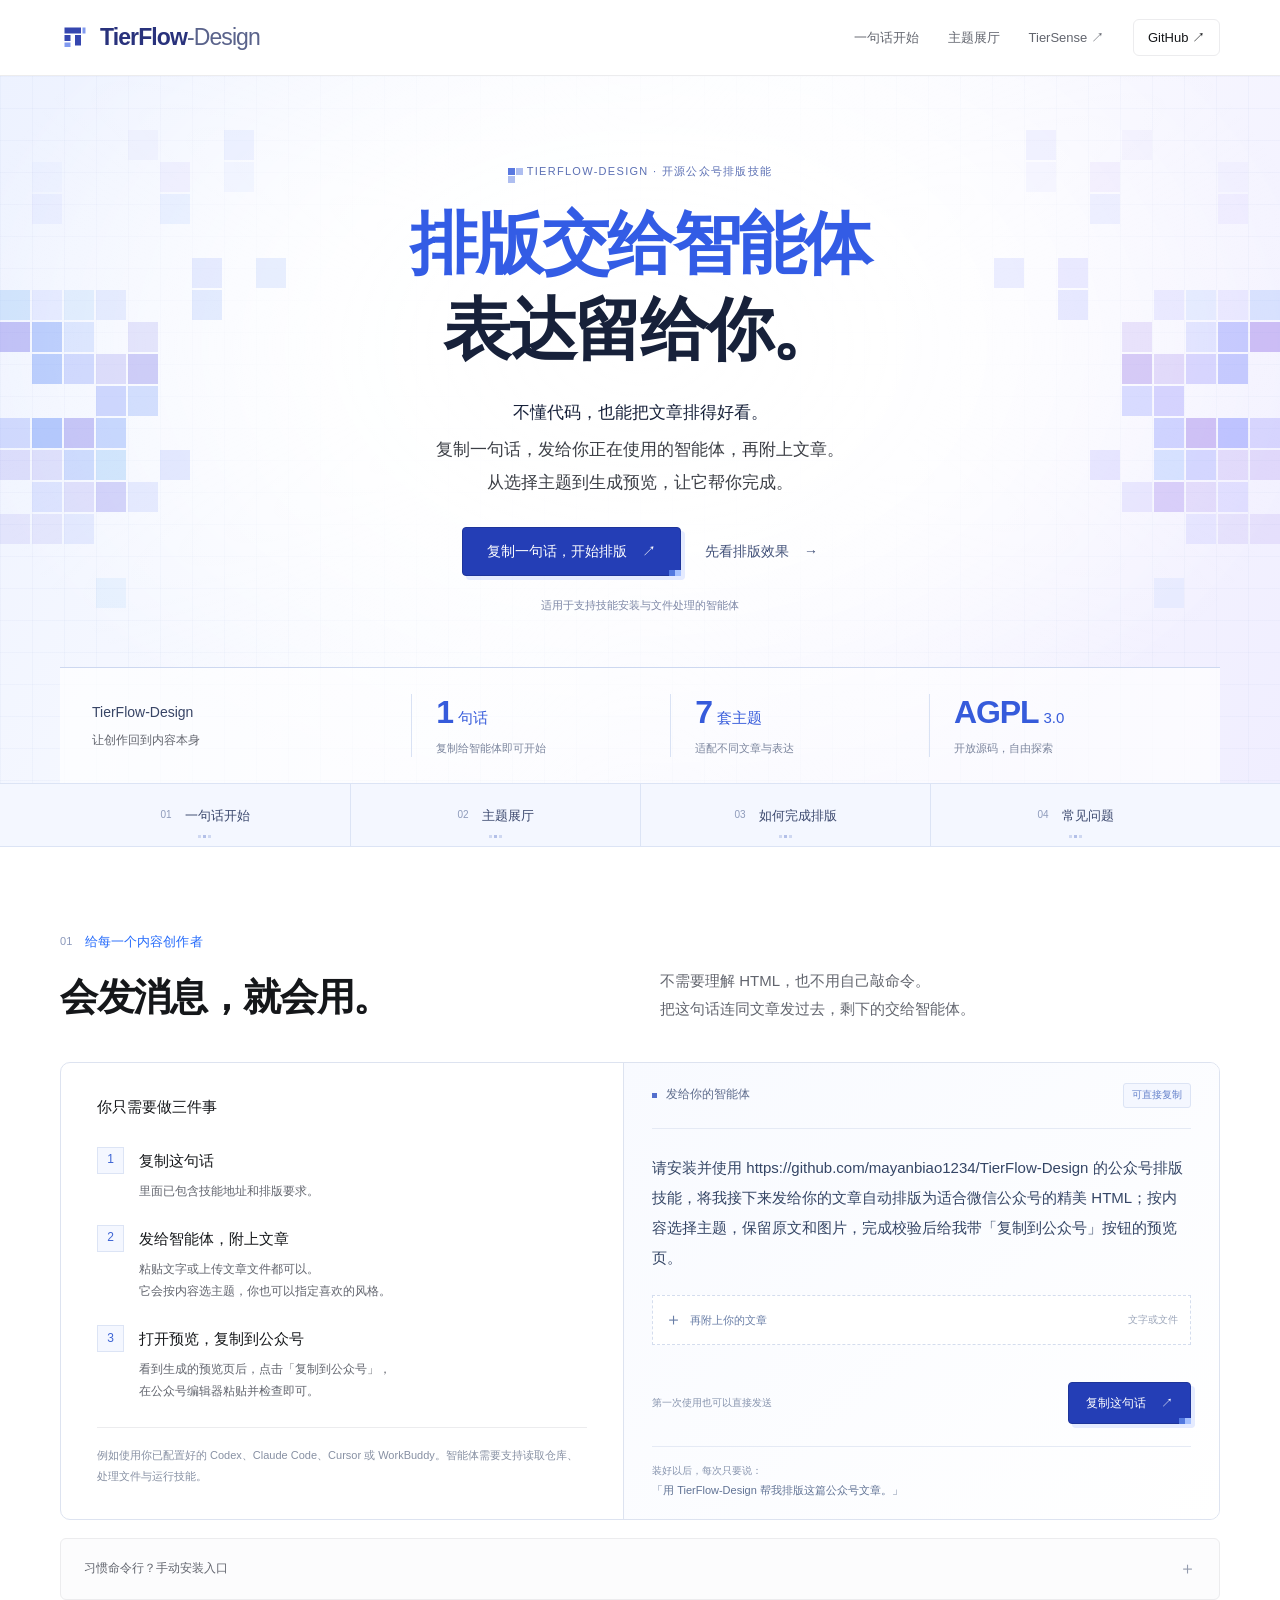
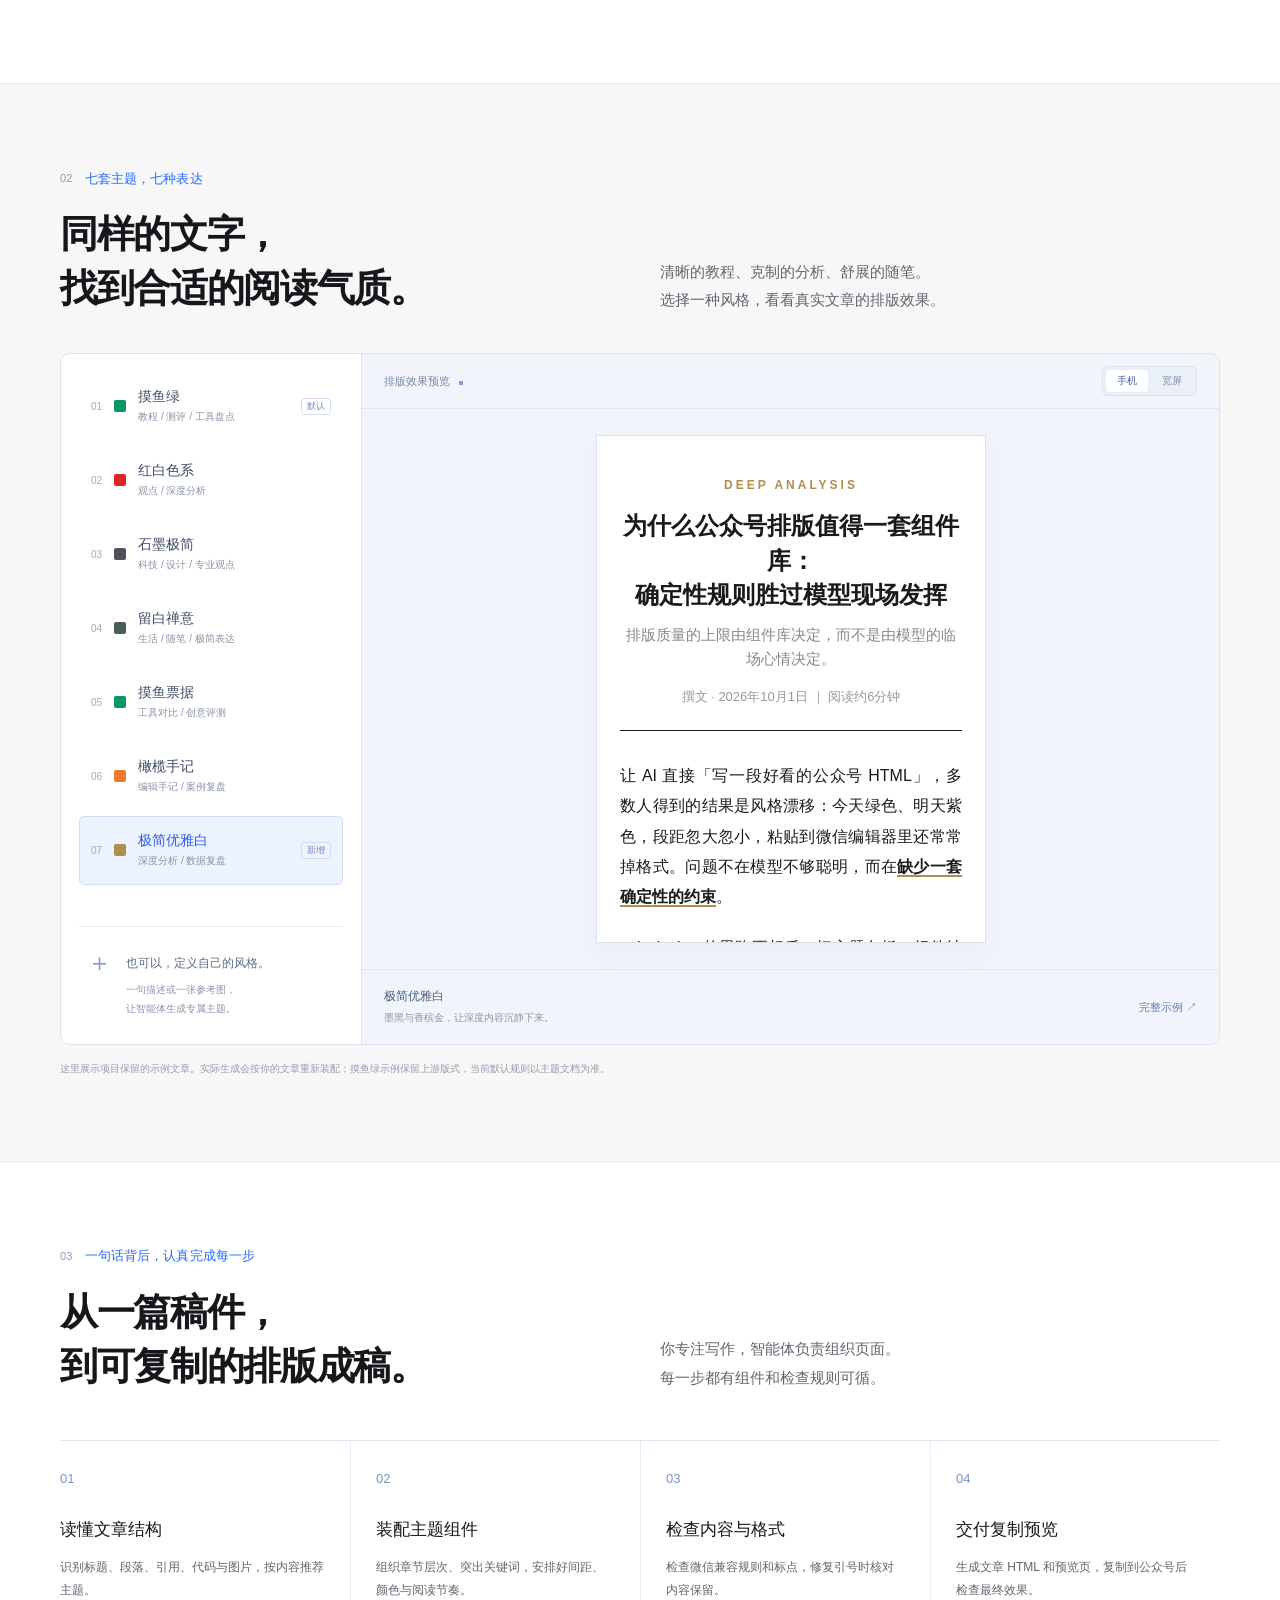
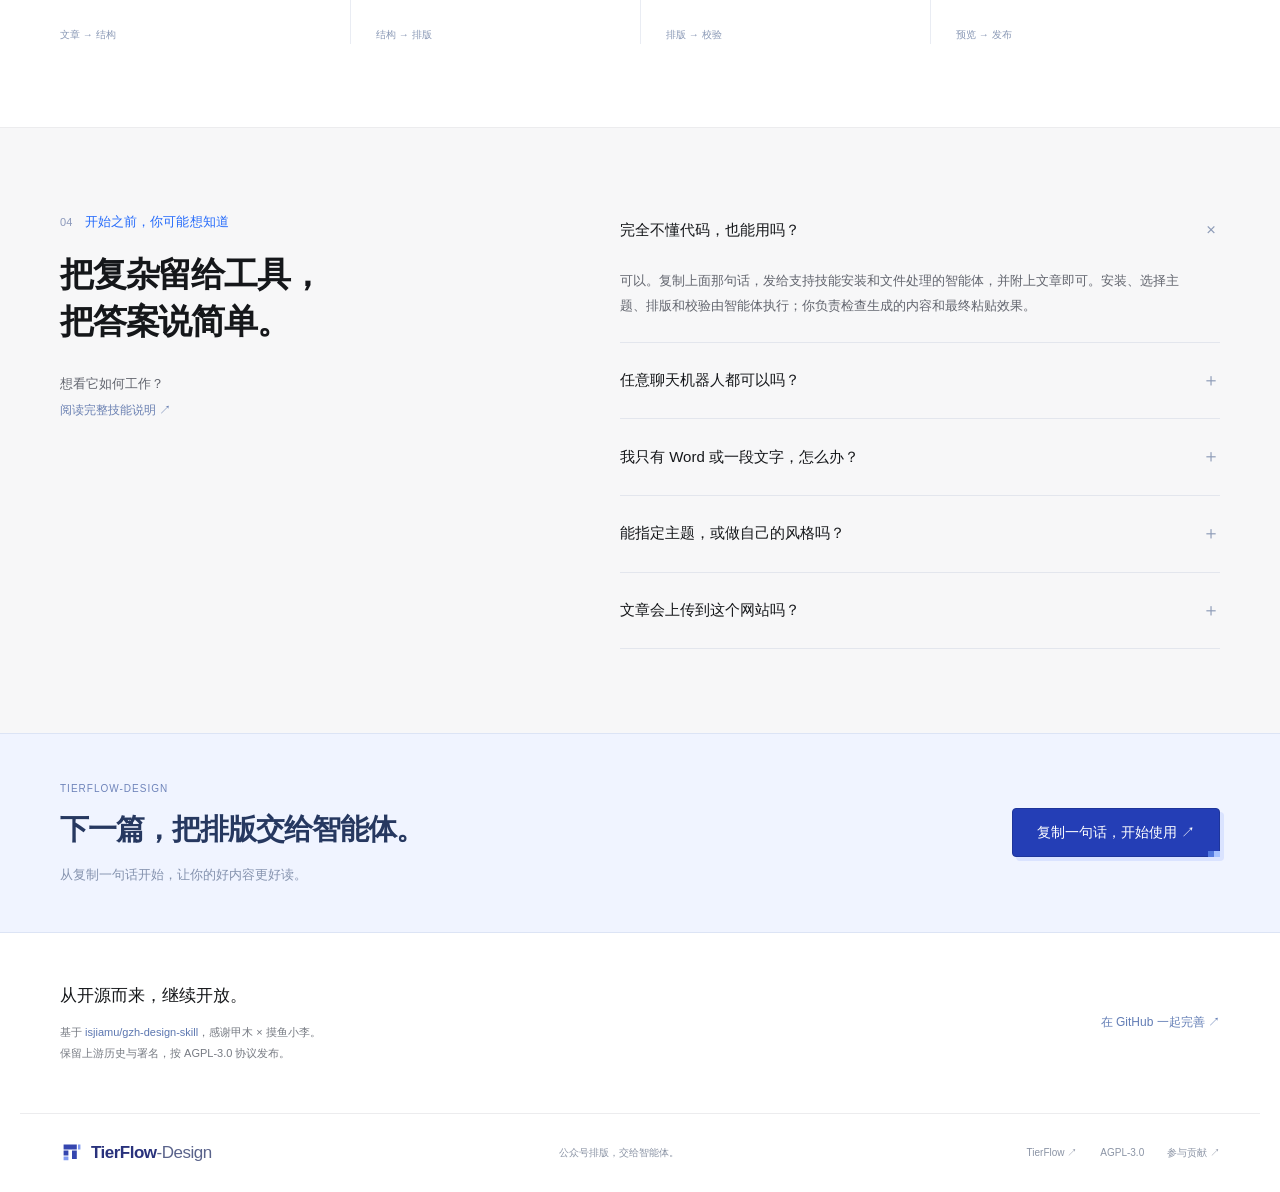
==== commit f2cf510f: "Rebrand as TierFlow-Design with TierSense styling and one-message onboarding" ====
--- a/docs/index.html
+++ b/docs/index.html
@@ -3,440 +3,513 @@
   <head>
     <meta charset="utf-8" />
     <meta name="viewport" content="width=device-width,initial-scale=1" />
+    <meta name="color-scheme" content="light" />
+    <meta name="theme-color" content="#ffffff" />
     <meta
       name="description"
-      content="gzh-design 清枢定制增强版：7 套公众号排版主题，让 AI Agent 将 Markdown 排成精致 HTML。在线预览主题，一行安装，开源可定制。"
+      content="TierFlow-Design：给智能体一句话，让文章自动排成精美公众号 HTML。无需自己写代码，7 套主题、内容校验、预览与一键复制。"
     />
-    <meta name="theme-color" content="#f6f5ef" />
-    <meta property="og:title" content="gzh-design · 让好内容，有好排版。" />
+    <meta
+      property="og:title"
+      content="TierFlow-Design · 排版交给智能体，表达留给你。"
+    />
     <meta
       property="og:description"
-      content="给 AI Agent 的开源公众号排版技能。7 套主题、主题生成器与 HTML 校验。"
+      content="复制一句话，发给智能体并附上文章，即可开始公众号排版。7 套主题，开源可定制。"
     />
     <meta property="og:type" content="website" />
-    <title>gzh-design · 让好内容，有好排版。</title>
+    <title>TierFlow-Design · 排版交给智能体，表达留给你。</title>
     <link rel="icon" href="assets/brand.svg" type="image/svg+xml" />
     <link rel="stylesheet" href="assets/site.css" />
     <script src="assets/site.js" defer></script>
   </head>
   <body>
     <a class="skip-link" href="#main">跳到正文</a>
-    <header class="site-header wrap">
-      <a class="brand" href="./" aria-label="gzh-design 首页"
-        ><img src="assets/brand.svg" width="32" height="32" alt="" /><span
-          >gzh-design<span class="brand-caption">公众号排版技能</span></span
-        ></a
-      >
-      <nav aria-label="主导航">
-        <a href="#themes">主题展厅</a><a href="#workflow">如何使用</a
-        ><a
-          class="nav-github"
-          href="https://github.com/mayanbiao1234/gzh-design"
-          >GitHub ↗</a
+    <header class="site-header">
+      <div class="wrap header-inner">
+        <a class="brand" href="./" aria-label="TierFlow-Design 首页"
+          ><img src="assets/brand.svg" width="30" height="30" alt="" /><span
+            >TierFlow<span class="brand-design">-Design</span></span
+          ></a
         >
-      </nav>
+        <nav aria-label="主导航">
+          <a href="#start">一句话开始</a><a href="#themes">主题展厅</a
+          ><a class="ecosystem-link" href="https://tierflow.cn/tiersense"
+            >TierSense ↗</a
+          ><a
+            class="nav-github"
+            href="https://github.com/mayanbiao1234/TierFlow-Design"
+            >GitHub ↗</a
+          >
+        </nav>
+      </div>
     </header>
     <main id="main">
-      <section class="hero wrap">
-        <div class="hero-copy">
-          <p class="eyebrow">
-            <span class="status-dot"></span> 为认真写作的人而做
-            <span class="eyebrow-line"></span> OPEN SOURCE
-          </p>
-          <h1>
-            让好内容，<br /><span>有好排版。</span><i aria-hidden="true">✳</i>
-          </h1>
-          <p class="hero-description">
-            文字负责表达，设计负责被读懂。<br />把 Markdown 交给你的 AI
-            Agent，<br />收获一篇有呼吸感的公众号文章。
-          </p>
-          <div class="hero-actions">
-            <a class="button button-dark" href="#install"
-              >把排版交给 Agent <span aria-hidden="true">↗</span></a
-            ><a class="text-link" href="#themes">先看排版效果 ↓</a>
-          </div>
-          <p class="hero-footnote">
-            7 套精选主题 <span>／</span> 按需生成新主题 <span>／</span> AGPL-3.0
-          </p>
-        </div>
-        <div class="hero-art" aria-label="公众号排版示意">
-          <span class="art-label mono">FROM WORDS TO A READING EXPERIENCE</span>
-          <div class="paper-back"></div>
-          <article class="hero-paper">
-            <div class="paper-masthead">
-              <span>THE READING ROOM</span><span>VOL. 01</span>
-            </div>
-            <p class="paper-category">创作手记 · CONTENT & DESIGN</p>
-            <h2>写下的每个字，<br />都值得被认真阅读。</h2>
-            <p class="paper-deck">关于表达、秩序，以及恰到好处的留白。</p>
-            <div class="paper-divider"></div>
-            <h3><span>01</span> 让读者，自然读下去</h3>
-            <p class="paper-body">
-              好的排版，是给文字留出呼吸的空间。让标题成为路标，让重点自然浮现，让每一段思考都有自己的节奏。
+      <section class="hero">
+        <div class="wrap">
+          <div class="hero-copy">
+            <p class="eyebrow hero-eyebrow">
+              <span class="pixel-dot"></span> TIERFLOW-DESIGN ·
+              开源公众号排版技能
             </p>
-            <blockquote>
-              把表达还给作者，<br /><strong>把秩序交给设计。</strong>
-            </blockquote>
-            <div class="paper-bottom">
-              <span>GZH DESIGN</span><span>01 — 07</span>
-            </div>
-          </article>
-          <div class="art-note">
-            <span aria-hidden="true">✦</span> 你的文字，自有风格。
-          </div>
-          <span class="art-caption mono"
-            >MARKDOWN IN. BEAUTIFUL READING OUT.</span
-          >
-        </div>
-      </section>
-      <div class="compatibility wrap">
-        <span>融入你的创作工具</span>
-        <p>
-          Claude Code <i>·</i> Codex <i>·</i> Cursor <i>·</i> 其他支持 Skills 的
-          Agent
-        </p>
-        <span class="mono">ONE SKILL. YOUR WORKFLOW.</span>
-      </div>
-      <section id="themes" class="section wrap">
-        <div class="section-heading">
-          <div>
-            <p class="eyebrow">01 / THE THEME LIBRARY</p>
-            <h2>同样的文字，不同的气质。</h2>
-          </div>
-          <p>
-            为每一次表达，找到合适的阅读氛围。<br />切换主题，浏览真实 HTML
-            示例。
-          </p>
-        </div>
-        <div class="theme-explorer" data-gallery-base="gallery/">
-          <div class="theme-sidebar">
-            <div class="theme-list" role="group" aria-label="选择排版主题">
+            <h1>
+              <span class="hero-title-primary">排版交给智能体</span
+              ><span>表达留给你。</span>
+            </h1>
+            <p class="hero-description">
+              <strong>不懂代码，也能把文章排得好看。</strong
+              >复制一句话，发给你正在使用的智能体，再附上文章。<br />从选择主题到生成预览，让它帮你完成。
+            </p>
+            <div class="hero-actions">
               <button
-                class="theme-option"
+                class="button primary"
                 type="button"
-                data-theme="moyu-green"
-                aria-pressed="false"
+                data-copy="starter-prompt"
               >
-                <span class="theme-number">01</span
-                ><span class="theme-swatch" style="--swatch: #059669"></span
-                ><span>摸鱼绿<small>鲜活 · 清晰 · 高信息密度</small></span
-                ><span class="theme-badge">默认</span></button
-              ><button
-                class="theme-option"
-                type="button"
-                data-theme="red-white"
-                aria-pressed="false"
+                复制一句话，开始排版 <span aria-hidden="true">↗</span></button
+              ><a class="button secondary" href="#themes"
+                >先看排版效果 <span aria-hidden="true">→</span></a
               >
-                <span class="theme-number">02</span
-                ><span class="theme-swatch" style="--swatch: #dc2626"></span
-                ><span
-                  >红白色系<small>鲜明 · 有力 · 经典编辑风</small></span
-                ></button
-              ><button
-                class="theme-option"
-                type="button"
-                data-theme="graphite-minimal"
-                aria-pressed="false"
-              >
-                <span class="theme-number">03</span
-                ><span class="theme-swatch" style="--swatch: #52525b"></span
-                ><span
-                  >石墨极简<small>冷静 · 克制 · 专业观点</small></span
-                ></button
-              ><button
-                class="theme-option"
-                type="button"
-                data-theme="zen-whitespace"
-                aria-pressed="false"
-              >
-                <span class="theme-number">04</span
-                ><span class="theme-swatch" style="--swatch: #4a5d52"></span
-                ><span
-                  >留白禅意<small>舒展 · 安静 · 深度随笔</small></span
-                ></button
-              ><button
-                class="theme-option"
-                type="button"
-                data-theme="moyu-ticket"
-                aria-pressed="false"
-              >
-                <span class="theme-number">05</span
-                ><span class="theme-swatch" style="--swatch: #059669"></span
-                ><span
-                  >摸鱼票据<small>有趣 · 轻盈 · 创意评测</small></span
-                ></button
-              ><button
-                class="theme-option"
-                type="button"
-                data-theme="olive-journal"
-                aria-pressed="false"
-              >
-                <span class="theme-number">06</span
-                ><span class="theme-swatch" style="--swatch: #ed7b2f"></span
-                ><span
-                  >橄榄手记<small>温暖 · 耐读 · 编辑部内刊</small></span
-                ></button
-              ><button
-                class="theme-option"
-                type="button"
-                data-theme="elegant-white"
-                aria-pressed="true"
-              >
-                <span class="theme-number">07</span
-                ><span class="theme-swatch" style="--swatch: #b08d4c"></span
-                ><span>极简优雅白<small>优雅 · 留白 · 深度分析</small></span
-                ><span class="theme-badge">新增</span>
-              </button>
-            </div>
-            <div class="theme-custom">
-              <span aria-hidden="true">✳</span>
+            </div>
+            <p class="hero-note">适用于支持技能安装与文件处理的智能体</p>
+          </div>
+          <div class="evidence">
+            <div class="evidence-source">
+              <strong>TierFlow-Design</strong><span>让创作回到内容本身</span>
+            </div>
+            <dl class="service-metrics">
               <div>
-                <b>你的风格，不止这七种。</b>
-                <p>一句描述或一张参考图，<br />让 Agent 为你生成专属主题。</p>
-              </div>
-            </div>
-          </div>
-          <div class="theme-stage">
-            <div class="preview-toolbar">
-              <span class="mono"
-                >LIVE HTML PREVIEW <span class="preview-dot"></span
-              ></span>
-              <div class="viewport-switch" role="group" aria-label="预览宽度">
-                <button type="button" data-width="mobile" aria-pressed="true">
-                  手机</button
-                ><button type="button" data-width="wide" aria-pressed="false">
-                  宽屏
-                </button>
-              </div>
-            </div>
-            <div class="preview-canvas">
-              <div class="preview-frame">
-                <iframe
-                  id="theme-preview"
-                  src="gallery/elegant-white.html"
-                  title="极简优雅白主题排版示例"
-                  loading="lazy"
-                  sandbox="allow-same-origin"
-                ></iframe>
-              </div>
-            </div>
-            <div class="preview-footer">
+                <dt>复制给智能体即可开始</dt>
+                <dd>1<span>句话</span></dd>
+              </div>
               <div>
-                <b id="preview-name">极简优雅白</b
-                ><span id="preview-description"
-                  >墨黑与香槟金，让深度内容沉静下来。</span
-                >
-              </div>
-              <a
-                id="preview-link"
-                href="gallery/elegant-white.html"
-                target="_blank"
-                rel="noopener"
-                >完整示例 ↗</a
-              >
-            </div>
-            <p
-              class="sr-only"
-              id="preview-status"
-              role="status"
-              aria-live="polite"
-            ></p>
-          </div>
-        </div>
-        <p class="section-note">
-          展厅使用随项目保留的示例文章，展示各主题的组件风格；生成时会按你的文章结构和主题配方重新装配。摸鱼绿示例保留上游版式，当前默认规则见主题文档。
-        </p>
-        <noscript
-          ><p>
-            启用 JavaScript 可切换预览。也可直接浏览：<a
-              href="gallery/moyu-green.html"
-              >摸鱼绿</a
-            >
-            · <a href="gallery/red-white.html">红白色系</a> ·
-            <a href="gallery/graphite-minimal.html">石墨极简</a> ·
-            <a href="gallery/zen-whitespace.html">留白禅意</a> ·
-            <a href="gallery/moyu-ticket.html">摸鱼票据</a> ·
-            <a href="gallery/olive-journal.html">橄榄手记</a> ·
-            <a href="gallery/elegant-white.html">极简优雅白</a>
-          </p></noscript
-        >
-      </section>
-      <section id="workflow" class="workflow-band">
-        <div class="wrap section">
+                <dt>适配不同文章与表达</dt>
+                <dd>7<span>套主题</span></dd>
+              </div>
+              <div>
+                <dt>开放源码，自由探索</dt>
+                <dd>AGPL<span>3.0</span></dd>
+              </div>
+            </dl>
+          </div>
+        </div>
+      </section>
+      <nav class="section-nav" aria-label="页面章节">
+        <div class="wrap">
+          <a href="#start"><span>01</span> 一句话开始</a
+          ><a href="#themes"><span>02</span> 主题展厅</a
+          ><a href="#workflow"><span>03</span> 如何完成排版</a
+          ><a href="#faq"><span>04</span> 常见问题</a>
+        </div>
+      </nav>
+      <section id="start" class="section start-section">
+        <div class="wrap">
           <div class="section-heading">
             <div>
-              <p class="eyebrow">02 / LESS FORMATTING, MORE WRITING</p>
-              <h2>从写完，到发出。<br />让创作再轻一点。</h2>
+              <p class="eyebrow"><span>01</span> 给每一个内容创作者</p>
+              <h2>会发消息，就会用。</h2>
             </div>
             <p>
-              保留你习惯的写作方式。<br />把调整字号、间距和颜色的时间，还给内容。
+              不需要理解 HTML，也不用自己敲命令。<br />把这句话连同文章发过去，剩下的交给智能体。
+            </p>
+          </div>
+          <div class="starter">
+            <div class="starter-guide">
+              <p class="panel-label">你只需要做三件事</p>
+              <ol class="simple-steps">
+                <li>
+                  <span>1</span>
+                  <div>
+                    <h3>复制这句话</h3>
+                    <p>里面已包含技能地址和排版要求。</p>
+                  </div>
+                </li>
+                <li>
+                  <span>2</span>
+                  <div>
+                    <h3>发给智能体，附上文章</h3>
+                    <p>
+                      粘贴文字或上传文章文件都可以。<br />它会按内容选主题，你也可以指定喜欢的风格。
+                    </p>
+                  </div>
+                </li>
+                <li>
+                  <span>3</span>
+                  <div>
+                    <h3>打开预览，复制到公众号</h3>
+                    <p>
+                      看到生成的预览页后，点击「复制到公众号」，<br />在公众号编辑器粘贴并检查即可。
+                    </p>
+                  </div>
+                </li>
+              </ol>
+              <p class="agent-note">
+                例如使用你已配置好的 Codex、Claude Code、Cursor 或
+                WorkBuddy。智能体需要支持读取仓库、处理文件与运行技能。
+              </p>
+            </div>
+            <div class="starter-message">
+              <div class="message-toolbar">
+                <span><span class="message-dot"></span> 发给你的智能体</span
+                ><span class="ready-tag">可直接复制</span>
+              </div>
+              <div class="message-body">
+                <p id="starter-prompt">
+                  请安装并使用 https://github.com/mayanbiao1234/TierFlow-Design
+                  的公众号排版技能，将我接下来发给你的文章自动排版为适合微信公众号的精美
+                  HTML；按内容选择主题，保留原文和图片，完成校验后给我带「复制到公众号」按钮的预览页。
+                </p>
+                <div class="attachment-demo">
+                  <span aria-hidden="true">＋</span> 再附上你的文章
+                  <span class="attachment-hint">文字或文件</span>
+                </div>
+              </div>
+              <div class="message-bottom">
+                <span>第一次使用也可以直接发送</span
+                ><button
+                  class="button primary"
+                  type="button"
+                  data-copy="starter-prompt"
+                >
+                  复制这句话 <span aria-hidden="true">↗</span>
+                </button>
+              </div>
+              <p class="message-followup">
+                装好以后，每次只要说：<br /><span
+                  >「用 TierFlow-Design 帮我排版这篇公众号文章。」</span
+                >
+              </p>
+            </div>
+          </div>
+          <details class="advanced-install" id="install">
+            <summary>
+              <span>习惯命令行？手动安装入口</span
+              ><span class="details-plus" aria-hidden="true">＋</span>
+            </summary>
+            <div class="advanced-content">
+              <p>
+                在支持 Skills 的智能体环境中运行；安装器使用
+                Node.js，校验脚本使用 Python 3。
+              </p>
+              <div class="install-command">
+                <code id="install-command"
+                  >npx skills add mayanbiao1234/TierFlow-Design</code
+                ><button
+                  class="copy-button"
+                  type="button"
+                  data-copy="install-command"
+                >
+                  复制命令
+                </button>
+              </div>
+            </div>
+          </details>
+        </div>
+      </section>
+      <section id="themes" class="section themes-section">
+        <div class="wrap">
+          <div class="section-heading">
+            <div>
+              <p class="eyebrow"><span>02</span> 七套主题，七种表达</p>
+              <h2>同样的文字，<br />找到合适的阅读气质。</h2>
+            </div>
+            <p>
+              清晰的教程、克制的分析、舒展的随笔。<br />选择一种风格，看看真实文章的排版效果。
+            </p>
+          </div>
+          <div class="theme-explorer" data-gallery-base="gallery/">
+            <div class="theme-sidebar">
+              <div class="theme-list" role="group" aria-label="选择排版主题">
+                <button
+                  class="theme-option"
+                  type="button"
+                  data-theme="moyu-green"
+                  aria-pressed="false"
+                >
+                  <span class="theme-number">01</span
+                  ><span class="theme-swatch" style="--swatch: #059669"></span
+                  ><span>摸鱼绿<small>教程 / 测评 / 工具盘点</small></span
+                  ><span class="theme-badge">默认</span></button
+                ><button
+                  class="theme-option"
+                  type="button"
+                  data-theme="red-white"
+                  aria-pressed="false"
+                >
+                  <span class="theme-number">02</span
+                  ><span class="theme-swatch" style="--swatch: #dc2626"></span
+                  ><span>红白色系<small>观点 / 深度分析</small></span></button
+                ><button
+                  class="theme-option"
+                  type="button"
+                  data-theme="graphite-minimal"
+                  aria-pressed="false"
+                >
+                  <span class="theme-number">03</span
+                  ><span class="theme-swatch" style="--swatch: #52525b"></span
+                  ><span
+                    >石墨极简<small>科技 / 设计 / 专业观点</small></span
+                  ></button
+                ><button
+                  class="theme-option"
+                  type="button"
+                  data-theme="zen-whitespace"
+                  aria-pressed="false"
+                >
+                  <span class="theme-number">04</span
+                  ><span class="theme-swatch" style="--swatch: #4a5d52"></span
+                  ><span
+                    >留白禅意<small>生活 / 随笔 / 极简表达</small></span
+                  ></button
+                ><button
+                  class="theme-option"
+                  type="button"
+                  data-theme="moyu-ticket"
+                  aria-pressed="false"
+                >
+                  <span class="theme-number">05</span
+                  ><span class="theme-swatch" style="--swatch: #059669"></span
+                  ><span
+                    >摸鱼票据<small>工具对比 / 创意评测</small></span
+                  ></button
+                ><button
+                  class="theme-option"
+                  type="button"
+                  data-theme="olive-journal"
+                  aria-pressed="false"
+                >
+                  <span class="theme-number">06</span
+                  ><span class="theme-swatch" style="--swatch: #ed7b2f"></span
+                  ><span
+                    >橄榄手记<small>编辑手记 / 案例复盘</small></span
+                  ></button
+                ><button
+                  class="theme-option"
+                  type="button"
+                  data-theme="elegant-white"
+                  aria-pressed="true"
+                >
+                  <span class="theme-number">07</span
+                  ><span class="theme-swatch" style="--swatch: #b08d4c"></span
+                  ><span>极简优雅白<small>深度分析 / 数据复盘</small></span
+                  ><span class="theme-badge">新增</span>
+                </button>
+              </div>
+              <div class="theme-custom">
+                <span aria-hidden="true">＋</span>
+                <div>
+                  <b>也可以，定义自己的风格。</b>
+                  <p>一句描述或一张参考图，<br />让智能体生成专属主题。</p>
+                </div>
+              </div>
+            </div>
+            <div class="theme-stage">
+              <div class="preview-toolbar">
+                <span>排版效果预览 <span class="preview-dot"></span></span>
+                <div class="viewport-switch" role="group" aria-label="预览宽度">
+                  <button type="button" data-width="mobile" aria-pressed="true">
+                    手机</button
+                  ><button type="button" data-width="wide" aria-pressed="false">
+                    宽屏
+                  </button>
+                </div>
+              </div>
+              <div class="preview-canvas">
+                <div class="preview-frame">
+                  <iframe
+                    id="theme-preview"
+                    src="gallery/elegant-white.html"
+                    title="极简优雅白主题排版示例"
+                    loading="lazy"
+                    sandbox="allow-same-origin"
+                  ></iframe>
+                </div>
+              </div>
+              <div class="preview-footer">
+                <div>
+                  <b id="preview-name">极简优雅白</b
+                  ><span id="preview-description"
+                    >墨黑与香槟金，让深度内容沉静下来。</span
+                  >
+                </div>
+                <a
+                  id="preview-link"
+                  href="gallery/elegant-white.html"
+                  target="_blank"
+                  rel="noopener"
+                  >完整示例 ↗</a
+                >
+              </div>
+              <p
+                class="sr-only"
+                id="preview-status"
+                role="status"
+                aria-live="polite"
+              ></p>
+            </div>
+          </div>
+          <p class="section-note">
+            这里展示项目保留的示例文章。实际生成会按你的文章重新装配；摸鱼绿示例保留上游版式，当前默认规则以主题文档为准。
+          </p>
+          <noscript
+            ><p>
+              启用 JavaScript 可切换预览，也可以直接查看：<a
+                href="gallery/moyu-green.html"
+                >摸鱼绿</a
+              >
+              · <a href="gallery/red-white.html">红白色系</a> ·
+              <a href="gallery/graphite-minimal.html">石墨极简</a> ·
+              <a href="gallery/zen-whitespace.html">留白禅意</a> ·
+              <a href="gallery/moyu-ticket.html">摸鱼票据</a> ·
+              <a href="gallery/olive-journal.html">橄榄手记</a> ·
+              <a href="gallery/elegant-white.html">极简优雅白</a>
+            </p></noscript
+          >
+        </div>
+      </section>
+      <section id="workflow" class="section workflow-section">
+        <div class="wrap">
+          <div class="section-heading">
+            <div>
+              <p class="eyebrow"><span>03</span> 一句话背后，认真完成每一步</p>
+              <h2>从一篇稿件，<br />到可复制的排版成稿。</h2>
+            </div>
+            <p>
+              你专注写作，智能体负责组织页面。<br />每一步都有组件和检查规则可循。
             </p>
           </div>
           <div class="workflow-grid">
             <article>
               <span class="step-number">01</span>
-              <h3>交给 Agent</h3>
-              <p>
-                提供 Markdown 或文章文本，选一个喜欢的主题，也可以让 Agent
-                按题材推荐。
-              </p>
-              <span class="step-label mono">YOUR WORDS</span>
+              <h3>读懂文章结构</h3>
+              <p>识别标题、段落、引用、代码与图片，按内容推荐主题。</p>
+              <span class="step-tag">文章 → 结构</span>
             </article>
             <article>
               <span class="step-number">02</span>
-              <h3>排版与校验</h3>
-              <p>
-                按组件库装配标题、引用和重点，再运行 HTML
-                校验，检查平台限制与标点。
-              </p>
-              <span class="step-label mono">A LITTLE STRUCTURE</span>
+              <h3>装配主题组件</h3>
+              <p>组织章节层次、突出关键词，安排好间距、颜色与阅读节奏。</p>
+              <span class="step-tag">结构 → 排版</span>
             </article>
             <article>
               <span class="step-number">03</span>
-              <h3>复制，准备发布</h3>
+              <h3>检查内容与格式</h3>
+              <p>检查微信兼容规则和标点，修复引号时核对内容保留。</p>
+              <span class="step-tag">排版 → 校验</span>
+            </article>
+            <article>
+              <span class="step-number">04</span>
+              <h3>交付复制预览</h3>
+              <p>生成文章 HTML 和预览页，复制到公众号后检查最终效果。</p>
+              <span class="step-tag">预览 → 发布</span>
+            </article>
+          </div>
+        </div>
+      </section>
+      <section id="faq" class="section faq-section">
+        <div class="wrap faq-layout">
+          <div>
+            <p class="eyebrow"><span>04</span> 开始之前，你可能想知道</p>
+            <h2>把复杂留给工具，<br />把答案说简单。</h2>
+            <p class="faq-lead">
+              想看它如何工作？<br /><a
+                href="https://github.com/mayanbiao1234/TierFlow-Design/blob/main/SKILL.md"
+                >阅读完整技能说明 ↗</a
+              >
+            </p>
+          </div>
+          <div class="faq-list">
+            <details open>
+              <summary>完全不懂代码，也能用吗？<span>＋</span></summary>
               <p>
-                打开生成的预览页，点击「复制到公众号」，粘贴到编辑器后检查最终效果。
-              </p>
-              <span class="step-label mono">READY TO READ</span>
-            </article>
-          </div>
-        </div>
-      </section>
-      <section class="section wrap enhancements">
+                可以。复制上面那句话，发给支持技能安装和文件处理的智能体，并附上文章即可。安装、选择主题、排版和校验由智能体执行；你负责检查生成的内容和最终粘贴效果。
+              </p>
+            </details>
+            <details>
+              <summary>任意聊天机器人都可以吗？<span>＋</span></summary>
+              <p>
+                需要能够读取仓库、处理文件并运行技能的智能体。只支持文字对话的聊天工具，可能无法直接安装技能或生成可用文件。网站本身用于介绍和预览，实际排版在你的智能体里完成。
+              </p>
+            </details>
+            <details>
+              <summary>我只有 Word 或一段文字，怎么办？<span>＋</span></summary>
+              <p>
+                直接发给智能体。纯文本、Word 和 PDF
+                会先提取为文章结构，再进行排版；文件提取取决于你所用智能体的能力。扫描版
+                PDF 或复杂表格可能需要补充核对。
+              </p>
+            </details>
+            <details>
+              <summary>能指定主题，或做自己的风格吗？<span>＋</span></summary>
+              <p>
+                可以。在提示词里加上「使用极简优雅白」等主题名称，或给一段风格描述、一张参考图，让智能体生成并保存新的主题组件库。
+              </p>
+            </details>
+            <details>
+              <summary>文章会上传到这个网站吗？<span>＋</span></summary>
+              <p>
+                这个展示网站没有文章上传入口，也不接收你的稿件。文章由你选择的智能体处理，处理方式与数据规则以该智能体服务为准。
+              </p>
+            </details>
+          </div>
+        </div>
+      </section>
+      <section class="closing">
+        <div class="wrap closing-inner">
+          <div>
+            <p class="eyebrow">TIERFLOW-DESIGN</p>
+            <h2>下一篇，把排版交给智能体。</h2>
+            <p>从复制一句话开始，让你的好内容更好读。</p>
+          </div>
+          <button
+            class="button primary"
+            type="button"
+            data-copy="starter-prompt"
+          >
+            复制一句话，开始使用 ↗
+          </button>
+        </div>
+      </section>
+      <section class="open-source wrap">
         <div>
-          <p class="eyebrow">03 / THE QINGSHU EDITION</p>
-          <h2>好看之外，<br />多一点认真。</h2>
-          <p class="enhancement-intro">
-            在上游优秀组件库的基础上，<br />把实际创作中的细节继续打磨。
-          </p>
-          <a
-            class="text-link"
-            href="https://github.com/mayanbiao1234/gzh-design#本版增加了什么"
-            >了解定制增强内容 ↗</a
-          >
-        </div>
-        <div class="enhancement-list">
-          <article>
-            <span>01</span>
-            <div>
-              <h3>一套新的安静表达</h3>
-              <p>
-                极简优雅白：衬线标题、香槟金点缀与三线表，为分析和复盘留出空间。
-              </p>
-            </div>
-          </article>
-          <article>
-            <span>02</span>
-            <div>
-              <h3>一个字，也值得被保留</h3>
-              <p>
-                引号修复脚本自带内容保留检查，帮助发现批量替换时的文字丢失。
-              </p>
-            </div>
-          </article>
-          <article>
-            <span>03</span>
-            <div>
-              <h3>经过打磨的摸鱼绿</h3>
-              <p>
-                无框居中封面、去目录、正文零侧边距，让长篇文章读起来更连贯。
-              </p>
-            </div>
-          </article>
-          <article>
-            <span>04</span>
-            <div>
-              <h3>把经验写进工作流</h3>
-              <p>
-                变换脚本落盘、变换后检查内容、抽读实际句子，明确每一步交付纪律。
-              </p>
-            </div>
-          </article>
-        </div>
-      </section>
-      <section id="install" class="wrap install-section">
-        <div class="install-panel">
-          <div>
-            <p class="eyebrow">A SMALL SKILL. A BETTER READING EXPERIENCE.</p>
-            <h2>下一篇，<br />从好排版开始。</h2>
-            <p>安装技能，再把你的文章交给 Agent。</p>
-          </div>
-          <div class="install-right">
-            <div class="terminal-header">
-              <span class="mono">01 / INSTALL</span
-              ><span class="mono">TERMINAL</span>
-            </div>
-            <div class="install-command">
-              <code id="install-command"
-                >npx skills add mayanbiao1234/gzh-design</code
-              ><button
-                type="button"
-                class="copy-button"
-                data-copy="install-command"
-                aria-label="复制安装命令"
-              >
-                复制 ⧉
-              </button>
-            </div>
-            <p class="install-help">
-              需要 Node.js 与支持 Skills 的 Agent。安装器会提示选择目标工具。
-            </p>
-            <div class="terminal-header">
-              <span class="mono">02 / JUST ASK</span
-              ><button
-                type="button"
-                class="copy-prompt"
-                data-copy="example-prompt"
-              >
-                复制提示词 ↗
-              </button>
-            </div>
-            <p class="example-prompt" id="example-prompt">
-              用摸鱼绿把 article.md 排成公众号
-              HTML，完成校验后生成带复制按钮的预览页。
-            </p>
-            <p
-              class="copy-status"
-              id="copy-status"
-              role="status"
-              aria-live="polite"
-            ></p>
-          </div>
-        </div>
-      </section>
-      <section class="open-source wrap">
-        <span class="open-symbol" aria-hidden="true">↗</span>
-        <div>
-          <h2>从开源而来，继续开放。</h2>
+          <h3>从开源而来，继续开放。</h3>
           <p>
-            本项目是
+            基于
             <a href="https://github.com/isjiamu/gzh-design-skill"
               >isjiamu/gzh-design-skill</a
-            >
-            的定制增强版，<br />感谢甲木 × 摸鱼小李的原始设计与组件库。按
-            AGPL-3.0 协议发布。
+            >，感谢甲木 × 摸鱼小李。<br />保留上游历史与署名，按 AGPL-3.0
+            协议发布。
           </p>
         </div>
         <a
-          class="button button-outline"
-          href="https://github.com/mayanbiao1234/gzh-design"
+          class="text-link"
+          href="https://github.com/mayanbiao1234/TierFlow-Design"
           >在 GitHub 一起完善 ↗</a
         >
       </section>
     </main>
     <footer class="site-footer wrap">
-      <span
-        ><b>gzh-design</b>
-        <span class="footer-caption">清枢定制增强版</span></span
-      ><span>让写作回到内容本身。</span>
+      <a class="brand" href="./"
+        ><img src="assets/brand.svg" alt="" width="24" height="24" /><span
+          >TierFlow<span class="brand-design">-Design</span></span
+        ></a
+      ><span>公众号排版，交给智能体。</span>
       <div>
-        <a href="https://github.com/mayanbiao1234/gzh-design/blob/main/LICENSE"
+        <a href="https://tierflow.cn">TierFlow ↗</a
+        ><a
+          href="https://github.com/mayanbiao1234/TierFlow-Design/blob/main/LICENSE"
           >AGPL-3.0</a
         ><a
-          href="https://github.com/mayanbiao1234/gzh-design/blob/main/CONTRIBUTING.md"
+          href="https://github.com/mayanbiao1234/TierFlow-Design/blob/main/CONTRIBUTING.md"
           >参与贡献 ↗</a
         >
       </div>
     </footer>
+    <div
+      id="copy-status"
+      class="copy-status"
+      role="status"
+      aria-live="polite"
+    ></div>
   </body>
 </html>
--- a/docs/assets/site.css
+++ b/docs/assets/site.css
@@ -1,394 +1,661 @@
-/* gzh-design · Qingshu edition · AGPL-3.0 */
+/* TierFlow-Design · AGPL-3.0. Visual language aligned with tierflow.cn/tiersense. */
 :root {
-  --paper: #f6f5ef;
-  --ink: #242c26;
-  --green: #254d3e;
-  --muted: #696f64;
-  --line: #dddfd4;
-  --lime: #d9eea6;
-  --serif:
-    "Noto Serif CJK SC", "Source Han Serif SC", "Songti SC", "STSong", "SimSun",
-    serif;
-  --sans:
-    Inter, -apple-system, BlinkMacSystemFont, "Segoe UI", "PingFang SC",
-    "Microsoft YaHei", sans-serif;
+  color-scheme: light;
+  --blue: #256bfb;
+  --brand: #335ce5;
+  --button: #243eb6;
+  --ink: #15171a;
+  --secondary: #3b3e45;
+  --muted: #62656e;
+  --faint: #767a82;
+  --line: #ececee;
+  --soft: #f7f7f8;
+  --font:
+    "PingFang SC", "Inter Variable", Inter, -apple-system, BlinkMacSystemFont,
+    "Segoe UI", "Microsoft YaHei", sans-serif;
+  --pixel-field:
+    0 0 #4d7ef60f, 128px 0 #6d68e60a, 224px 0 #4d7ef613, 32px 32px #8197f90c,
+    160px 32px #6d68e610, 224px 32px #8197f910, 32px 64px #8197f915,
+    160px 64px #4d7ef616, 192px 128px #8197f92c, 256px 128px #4d7ef61e,
+    0 160px #5fa7f139, 32px 160px #8197f922, 64px 160px #5fa7f122,
+    96px 160px #8197f926, 192px 160px #4d7ef623, 0 192px #6d68e65e,
+    32px 192px #4d7ef656, 64px 192px #4d7ef626, 128px 192px #6d68e627,
+    32px 224px #4d7ef657, 64px 224px #8197f952, 96px 224px #6d68e632,
+    128px 224px #6d68e64f, 96px 256px #8197f95b, 128px 256px #4d7ef639,
+    0 288px #8197f94e, 32px 288px #4d7ef662, 64px 288px #6d68e65a,
+    96px 288px #4d7ef647, 0 320px #6d68e62e, 32px 320px #6d68e62b,
+    64px 320px #4d7ef63d, 96px 320px #5fa7f13f, 160px 320px #8197f931,
+    32px 352px #8197f937, 64px 352px #6d68e62c, 96px 352px #6d68e643,
+    128px 352px #8197f929, 0 384px #6d68e61e, 32px 384px #6d68e61f,
+    64px 384px #8197f928, 96px 448px #5fa7f118;
 }
 * {
   box-sizing: border-box;
 }
 html {
   scroll-behavior: smooth;
-  scroll-padding-top: 35px;
+  scroll-padding-top: 90px;
 }
 body {
   margin: 0;
-  background: var(--paper);
+  background: #fff;
   color: var(--ink);
-  font: 15px/1.7 var(--sans);
+  font: 16px/1.65 var(--font);
   -webkit-font-smoothing: antialiased;
 }
+button,
+input,
+textarea,
+code,
+pre {
+  font-family: inherit;
+}
 button {
-  font: inherit;
+  font-size: inherit;
   cursor: pointer;
+  color: inherit;
 }
 a {
   color: inherit;
+  text-decoration: none;
+}
+a,
+button {
+  transition:
+    color 0.15s,
+    background 0.15s,
+    border-color 0.15s;
+  -webkit-tap-highlight-color: transparent;
+}
+a:hover {
+  color: var(--blue);
 }
 a:focus-visible,
-button:focus-visible {
-  outline: 3px solid #ad7831;
+button:focus-visible,
+summary:focus-visible {
+  outline: 2px solid var(--blue);
   outline-offset: 5px;
 }
 ::selection {
-  background: var(--lime);
-  color: var(--green);
+  background: #256bfb24;
+}
+h1,
+h2,
+h3,
+p {
+  margin-top: 0;
 }
 .wrap {
-  width: calc(100% - 112px);
-  max-width: 1280px;
+  width: 100%;
+  max-width: 1240px;
   margin-inline: auto;
-}
-.mono {
-  font-family: Consolas, "SFMono-Regular", monospace;
-  font-size: 10px;
-  letter-spacing: 1.6px;
+  padding-inline: clamp(20px, 4vw, 40px);
+}
+.site-header {
+  height: 76px;
+  background: #fff;
+  border-bottom: 1px solid var(--line);
+}
+.header-inner {
+  height: 100%;
+  display: flex;
+  align-items: center;
+  justify-content: space-between;
+  gap: 30px;
+}
+.brand {
+  display: inline-flex;
+  align-items: center;
+  gap: 10px;
+  white-space: nowrap;
+  font-size: 23px;
+  font-weight: 650;
+  letter-spacing: -0.9px;
+  color: #29327c;
+}
+.brand-design {
+  font-weight: 450;
+  color: #5a638b;
+}
+.brand img {
+  display: block;
+  flex-shrink: 0;
+}
+nav {
+  display: flex;
+  align-items: center;
+  gap: 29px;
+  font-size: 13px;
+  color: var(--muted);
+}
+.nav-github {
+  border: 1px solid var(--line);
+  border-radius: 6px;
+  padding: 7px 14px;
+  color: var(--ink);
 }
 .eyebrow {
+  display: flex;
+  align-items: center;
+  gap: 12px;
+  color: var(--blue);
+  font-size: 13px;
+  font-weight: 500;
+  letter-spacing: 0.01em;
+  margin: 0 0 18px;
+}
+.eyebrow > span:not(.pixel-dot) {
+  color: #8c99bb;
   font-size: 11px;
+  font-variant-numeric: tabular-nums;
+}
+.pixel-dot {
+  width: 7px;
+  height: 7px;
+  display: inline-block;
+  background: #5878e0;
+  box-shadow:
+    8px 0 #aebef0,
+    0 8px #aebef0;
+}
+.hero {
+  position: relative;
+  isolation: isolate;
+  overflow: hidden;
+  padding: 86px 0 0;
+  background-color: #fafdff;
+  background-image:
+    radial-gradient(at 50% 38%, #fff 0%, #ffffffed 34%, #fff0 76%),
+    linear-gradient(#5076bc0a 1px, transparent 1px),
+    linear-gradient(90deg, #5076bc0a 1px, transparent 1px),
+    linear-gradient(120deg, #edf2ff, #fafbff 48%, #f0eeff);
+  background-size:
+    auto,
+    32px 32px,
+    32px 32px,
+    auto;
+}
+.hero::before,
+.hero::after {
+  content: "";
+  position: absolute;
+  width: 30px;
+  height: 30px;
+  top: 54px;
+  background: transparent;
+  box-shadow: var(--pixel-field);
+  pointer-events: none;
+  z-index: 0;
+}
+.hero::before {
+  left: 0;
+}
+.hero::after {
+  right: 0;
+  transform: scaleX(-1);
+  filter: hue-rotate(12deg);
+}
+.hero > .wrap {
+  position: relative;
+  z-index: 1;
+}
+.hero-copy {
+  text-align: center;
+  max-width: 880px;
+  margin: auto;
+}
+.hero-eyebrow {
+  justify-content: center;
+  color: #5c70b4;
+  font-size: 11px;
+  letter-spacing: 1.3px;
+  margin-bottom: 24px;
+}
+.hero h1 {
+  font-size: clamp(42px, 5.3vw, 74px);
   font-weight: 600;
-  letter-spacing: 2px;
-  color: var(--green);
-  display: flex;
-  align-items: center;
-  gap: 10px;
-  margin: 0 0 24px;
-}
-.eyebrow-line {
-  width: 23px;
-  height: 1px;
-  background: #a9afa0;
-}
-.status-dot {
+  line-height: 1.17;
+  letter-spacing: -0.035em;
+  text-wrap: balance;
+  margin: 0;
+  color: #17213a;
+}
+.hero h1 > span {
+  display: block;
+}
+.hero-title-primary {
+  color: var(--brand);
+  margin-bottom: 6px;
+}
+.hero-description {
+  max-width: 720px;
+  color: var(--secondary);
+  margin: 27px auto 0;
+  font-size: 17px;
+  line-height: 1.95;
+}
+.hero-description strong {
+  display: block;
+  font-weight: 500;
+  color: #17213a;
+  margin-bottom: 4px;
+}
+.hero-actions {
+  display: flex;
+  flex-wrap: wrap;
+  align-items: center;
+  justify-content: center;
+  gap: 24px;
+  margin-top: 28px;
+}
+.button {
+  display: inline-flex;
+  align-items: center;
+  justify-content: center;
+  gap: 15px;
+  height: 49px;
+  padding: 0 24px;
+  border: 0;
+  border-radius: 4px;
+  font-size: 14px;
+  font-weight: 500;
+  white-space: nowrap;
+}
+.button.primary {
+  position: relative;
+  background: var(--button);
+  border: 1px solid #1e359a;
+  color: #fff;
+  box-shadow: 4px 4px #99b1ff40;
+}
+.button.primary:after {
+  content: "";
+  position: absolute;
   width: 6px;
   height: 6px;
-  background: #79935a;
-  border-radius: 50%;
-}
-.site-header {
-  height: 96px;
-  display: flex;
-  align-items: center;
-  justify-content: space-between;
-  border-bottom: 1px solid var(--line);
-}
-.brand {
-  display: flex;
-  gap: 11px;
-  align-items: center;
-  text-decoration: none;
-  font-size: 21px;
-  font-weight: 650;
-  letter-spacing: -0.7px;
-  line-height: 1.25;
-}
-.brand-caption {
+  bottom: -1px;
+  right: -1px;
+  background: #a6c1ff;
+  box-shadow: -6px 0 #5278df;
+}
+.button.primary:hover {
+  background: #1b329b;
+  box-shadow: 4px 4px #99b1ff66;
+}
+.button.secondary {
+  background: transparent;
+  color: #43527a;
+  padding-inline: 0;
+  font-size: 14px;
+}
+.button.secondary:hover {
+  color: var(--blue);
+}
+.hero-note {
+  font-size: 11px;
+  color: #7d87a6;
+  margin: 20px 0 0;
+}
+.evidence {
+  display: grid;
+  grid-template-columns: minmax(180px, 0.75fr) minmax(0, 2fr);
+  align-items: center;
+  gap: 28px;
+  margin-top: 53px;
+  padding: 26px 32px;
+  border-top: 1px solid #cdd8f0;
+  background: linear-gradient(90deg, #ffffffbf, #ffffff78, #ffffffbf);
+}
+.evidence-source {
+  display: flex;
+  flex-direction: column;
+  gap: 6px;
+}
+.evidence-source strong {
+  font-size: 14px;
+  font-weight: 500;
+  color: #384566;
+}
+.evidence-source > span {
+  font-size: 12px;
+  color: var(--muted);
+}
+.service-metrics {
+  display: grid;
+  grid-template-columns: repeat(3, minmax(0, 1fr));
+  margin: 0;
+}
+.service-metrics > div {
+  display: flex;
+  flex-direction: column-reverse;
+  gap: 8px;
+  border-left: 1px solid #d9e2f4;
+  padding-left: 24px;
+}
+.service-metrics dd {
+  font-size: 32px;
+  line-height: 1.15;
+  letter-spacing: -0.035em;
+  color: #365bdb;
+  font-weight: 600;
+  font-variant-numeric: tabular-nums;
+  margin: 0;
+}
+.service-metrics dd span {
+  font-size: 15px;
+  letter-spacing: 0;
+  margin-left: 5px;
+  font-weight: 450;
+}
+.service-metrics dt {
+  font-size: 11px;
+  color: #7b859d;
+}
+.section-nav {
+  background: #f4f7ff;
+  border-block: 1px solid #dce4f5;
   display: block;
-  font-size: 9px;
-  font-weight: 400;
-  letter-spacing: 2px;
-  margin-top: 4px;
-  color: var(--muted);
-}
-nav {
-  display: flex;
-  align-items: center;
-  gap: 32px;
+}
+.section-nav > .wrap {
+  display: grid;
+  grid-template-columns: repeat(4, minmax(0, 1fr));
+}
+.section-nav a {
+  position: relative;
+  display: flex;
+  gap: 13px;
+  align-items: center;
+  justify-content: center;
+  min-height: 62px;
   font-size: 13px;
-}
-nav a {
-  text-decoration: none;
-}
-nav a:hover {
-  color: #578157;
-}
-.nav-github {
-  border: 1px solid #c6ccbf;
-  border-radius: 25px;
-  padding: 7px 16px;
-}
-.hero {
+  color: #3b486e;
+}
+.section-nav a + a {
+  border-left: 1px solid #dce4f5;
+}
+.section-nav a:hover {
+  background: #eaf0ff;
+  color: var(--blue);
+}
+.section-nav a > span {
+  font-size: 10px;
+  color: #8e9bbb;
+}
+.section-nav a:after {
+  content: "";
+  position: absolute;
+  bottom: 8px;
+  left: calc(50% - 2px);
+  width: 3px;
+  height: 3px;
+  background: #899cda;
+  box-shadow:
+    5px 0 #b7c4e9,
+    -5px 0 #b7c4e9;
+  opacity: 0.6;
+}
+.section {
+  padding-block: clamp(56px, 6.5vw, 88px);
+}
+.section-heading {
   display: grid;
-  grid-template-columns: 1.05fr 1fr;
-  align-items: center;
-  min-height: 650px;
-  padding-top: 62px;
-  padding-bottom: 64px;
+  grid-template-columns: 1fr 1fr;
+  align-items: end;
   gap: 40px;
-}
-.hero-copy {
-  padding: 15px 0;
-}
-.hero h1 {
-  position: relative;
-  font: 600 clamp(48px, 5.6vw, 82px)/1.28 var(--serif);
-  letter-spacing: -2.5px;
-  margin: 0 0 25px;
-  white-space: nowrap;
-}
-.hero h1 > span {
-  color: var(--green);
-}
-.hero h1 i {
-  font: normal 43px var(--sans);
-  color: #8a9a70;
-  position: absolute;
-  margin-left: 12px;
-  margin-top: 47px;
-}
-.hero-description {
-  font-size: 16px;
-  line-height: 1.95;
+  margin-bottom: 38px;
+}
+.section h2,
+.closing h2 {
+  font-size: clamp(28px, 3vw, 40px);
+  font-weight: 600;
+  line-height: 1.4;
+  letter-spacing: -0.035em;
+  margin: 0;
+  text-wrap: balance;
+}
+.section-heading > p {
+  font-size: 15px;
+  line-height: 1.9;
   color: var(--muted);
   margin: 0;
 }
-.hero-actions {
-  display: flex;
-  align-items: center;
-  gap: 26px;
-  margin-top: 31px;
-}
-.button {
-  display: inline-flex;
-  align-items: center;
-  justify-content: center;
-  gap: 30px;
+.starter {
+  display: grid;
+  grid-template-columns: 1fr 1.06fr;
+  border: 1px solid #dde3f0;
+  border-radius: 10px;
+  overflow: hidden;
+}
+.starter-guide {
+  padding: 32px 36px;
+}
+.panel-label {
+  font-size: 15px;
+  font-weight: 500;
+  margin-bottom: 27px;
+}
+.simple-steps {
+  list-style: none;
+  padding: 0;
+  margin: 0;
+  display: grid;
+  gap: 23px;
+}
+.simple-steps li {
+  display: flex;
+  align-items: flex-start;
+  gap: 15px;
+}
+.simple-steps li > span {
+  display: grid;
+  place-items: center;
+  flex-shrink: 0;
+  width: 27px;
+  height: 27px;
+  border: 1px solid #dce4f5;
+  background: #f4f7ff;
+  color: #3e65d4;
+  font-size: 12px;
+}
+.simple-steps h3 {
+  font-size: 15px;
+  font-weight: 500;
+  line-height: 1.8;
+  margin: 0 0 6px;
+}
+.simple-steps p {
+  font-size: 12px;
+  color: var(--muted);
+  line-height: 1.85;
+  margin: 0;
+}
+.agent-note {
+  font-size: 11px;
+  line-height: 1.9;
+  color: #8790a3;
+  border-top: 1px solid var(--line);
+  padding-top: 17px;
+  margin: 25px 0 0;
+}
+.starter-message {
+  border-left: 1px solid #dde3f0;
+  background: linear-gradient(140deg, #f8faff, #fff);
+  padding: 0 28px;
+  display: flex;
+  flex-direction: column;
+  min-width: 0;
+}
+.message-toolbar {
+  display: flex;
+  align-items: center;
+  justify-content: space-between;
+  gap: 14px;
+  min-height: 66px;
+  border-bottom: 1px solid #e5eaf5;
+  font-size: 12px;
+  color: #5c6a8b;
+}
+.message-toolbar > span:first-child {
+  display: flex;
+  gap: 9px;
+  align-items: center;
+}
+.message-dot {
+  display: inline-block;
+  width: 5px;
+  height: 5px;
+  background: #536fcd;
+}
+.ready-tag {
+  font-size: 10px;
+  padding: 3px 8px;
+  border: 1px solid #dce4f5;
+  border-radius: 3px;
+  color: #6380ca;
+  background: #f4f7ff;
+}
+.message-body {
+  padding-block: 24px 20px;
+  flex: 1;
+}
+.message-body > p {
+  margin: 0;
+  font-size: 15px;
+  line-height: 2;
+  color: #344565;
+  overflow-wrap: anywhere;
+}
+.attachment-demo {
+  display: flex;
+  gap: 8px;
+  align-items: center;
+  padding: 10px 12px;
+  border: 1px dashed #d4ddee;
+  margin-top: 22px;
+  font-size: 11px;
+  color: #687da6;
+  background: #fff;
+}
+.attachment-demo > span:first-child {
+  font-size: 17px;
+}
+.attachment-hint {
+  margin-left: auto;
+  color: #9ca6ba;
+  font-size: 10px;
+}
+.message-bottom {
+  display: flex;
+  align-items: center;
+  justify-content: space-between;
+  gap: 18px;
+  padding-bottom: 22px;
+}
+.message-bottom > span {
+  font-size: 10px;
+  color: #8693ad;
+}
+.message-bottom .button {
+  height: 42px;
+  padding-inline: 17px;
+  font-size: 12px;
+}
+.message-followup {
+  font-size: 10px;
+  line-height: 1.9;
+  margin: 0;
+  padding: 14px 0 18px;
+  border-top: 1px solid #e5eaf5;
+  color: #8693ad;
+}
+.message-followup > span {
+  color: #617395;
+  font-size: 11px;
+}
+.advanced-install {
+  border: 1px solid var(--line);
+  border-radius: 6px;
+  margin-top: 18px;
+  background: #fcfcfd;
+}
+.advanced-install > summary {
+  display: flex;
+  align-items: center;
+  justify-content: space-between;
+  gap: 20px;
+  cursor: pointer;
+  padding: 16px 23px;
+  font-size: 12px;
+  color: var(--muted);
+  list-style: none;
+}
+.advanced-install > summary::-webkit-details-marker,
+.faq-list summary::-webkit-details-marker {
+  display: none;
+}
+.details-plus {
+  font-size: 17px;
+  color: #939bad;
+  transition: transform 0.15s;
+}
+.advanced-install[open] .details-plus {
+  transform: rotate(45deg);
+}
+.advanced-content {
+  padding: 0 23px 22px;
+}
+.advanced-content > p {
+  font-size: 12px;
+  color: var(--muted);
+}
+.install-command {
+  display: flex;
+  justify-content: space-between;
+  align-items: center;
+  gap: 15px;
+  border: 1px solid #e0e4ed;
   border-radius: 5px;
-  text-decoration: none;
-  padding: 13px 21px;
-  font-size: 13px;
-  font-weight: 500;
-  transition:
-    background 0.2s,
-    transform 0.2s;
-}
-.button:hover {
-  transform: translateY(-2px);
-}
-.button-dark {
-  background: var(--green);
-  color: white;
-}
-.button-dark:hover {
-  background: #37634e;
-}
-.button-outline {
-  border: 1px solid #b6c1af;
-}
-.text-link {
-  font-size: 13px;
-  text-underline-offset: 6px;
-  text-decoration-thickness: 1px;
-}
-.text-link:hover {
-  color: #5b734b;
-}
-.hero-footnote {
+  padding: 14px 16px;
+  background: #fff;
+}
+.install-command code {
+  font:
+    13px/1.8 Consolas,
+    monospace;
+  overflow-wrap: anywhere;
+  min-width: 0;
+  color: #3d4e74;
+}
+.copy-button {
+  flex-shrink: 0;
+  background: #f3f5fa;
+  border: 1px solid #e0e4ed;
+  border-radius: 4px;
+  padding: 7px 12px;
   font-size: 11px;
-  color: #767e6d;
-  margin-top: 28px;
-}
-.hero-footnote span {
-  margin: 0 8px;
-  color: #abb29e;
-}
-.hero-art {
-  position: relative;
-  min-height: 520px;
-  display: flex;
-  justify-content: center;
-  align-items: center;
-  padding: 28px 32px;
-}
-.art-label {
-  position: absolute;
-  top: 0;
-  left: 37px;
-  color: #848a7c;
-  font-size: 8px;
-  letter-spacing: 2px;
-}
-.paper-back {
-  position: absolute;
-  width: 78%;
-  height: 85%;
-  background: #e4e8dc;
-  border: 1px solid #d1d8c7;
-  transform: rotate(7deg);
-  border-radius: 5px;
-}
-.hero-paper {
-  position: relative;
-  width: 100%;
-  max-width: 357px;
-  padding: 30px 30px 20px;
-  background: #fffefa;
-  border: 1px solid #dcdfd2;
-  box-shadow: 0 24px 40px -30px #343f334a;
-  transform: rotate(-4deg);
-  border-radius: 4px;
-}
-.paper-masthead {
-  display: flex;
-  justify-content: space-between;
-  font:
-    7px/1.5 Consolas,
-    monospace;
-  letter-spacing: 1.5px;
-  color: #63765d;
-  border-bottom: 2px solid var(--green);
-  padding-bottom: 11px;
-}
-.paper-category {
-  font-size: 8px;
-  letter-spacing: 1.5px;
-  color: #617b52;
-  margin: 25px 0 13px;
-}
-.hero-paper h2 {
-  font: 600 27px/1.5 var(--serif);
-  letter-spacing: 0.2px;
-  margin: 0 0 12px;
-}
-.paper-deck {
-  font-size: 9px;
-  color: #93998b;
-}
-.paper-divider {
-  height: 1px;
-  background: #e1e4d8;
-  margin: 20px 0;
-}
-.hero-paper h3 {
-  font-size: 12px;
-  font-weight: 600;
-  margin: 0 0 12px;
-}
-.hero-paper h3 span {
-  font:
-    italic 18px Georgia,
-    serif;
-  color: #61834a;
-  margin-right: 8px;
-}
-.paper-body {
-  font-size: 10px;
-  color: #7b8274;
-  line-height: 2.05;
-  margin: 0;
-}
-.hero-paper blockquote {
-  padding: 14px 16px;
-  background: #eef3e7;
-  border-left: 2px solid #799a59;
-  margin: 18px 0;
-  font: 12px/1.8 var(--serif);
-  color: #577249;
-}
-.paper-bottom {
-  display: flex;
-  justify-content: space-between;
-  color: #95a187;
-  font:
-    7px Consolas,
-    monospace;
-  letter-spacing: 1.2px;
-}
-.art-note {
-  position: absolute;
-  right: 0;
-  bottom: 73px;
-  padding: 12px 17px;
-  transform: rotate(5deg);
-  background: var(--lime);
-  color: #455d37;
-  font: 14px var(--serif);
-  box-shadow: 0 5px 20px #253e2410;
-}
-.art-note span {
-  margin-right: 7px;
-}
-.art-caption {
-  position: absolute;
-  bottom: 0;
-  color: #89917f;
-  font-size: 8px;
-}
-.compatibility {
-  display: flex;
-  justify-content: space-between;
-  align-items: center;
-  border-top: 1px solid var(--line);
-  border-bottom: 1px solid var(--line);
-  padding-block: 21px;
-  gap: 20px;
-  color: var(--muted);
-  font-size: 11px;
-}
-.compatibility p {
-  font-size: 14px;
-  color: #4c5548;
-  margin: 0;
-}
-.compatibility i {
-  font-style: normal;
-  color: #adb59f;
-  margin: 0 13px;
-}
-.compatibility .mono {
-  font-size: 8px;
-}
-.section {
-  padding-block: 100px;
-}
-.section-heading {
-  display: flex;
-  justify-content: space-between;
-  align-items: flex-end;
-  gap: 40px;
-  margin-bottom: 38px;
-}
-.section h2,
-.open-source h2 {
-  font: 600 37px/1.45 var(--serif);
-  letter-spacing: -0.7px;
-  margin: 0;
-}
-.section-heading .eyebrow {
-  margin-bottom: 15px;
-}
-.section-heading > p {
-  color: var(--muted);
-  font-size: 13px;
-  margin: 0 0 7px;
+  color: #526b9e;
+}
+.themes-section {
+  background: var(--soft);
+  border-block: 1px solid var(--line);
 }
 .theme-explorer {
   display: grid;
-  grid-template-columns: 308px minmax(0, 1fr);
-  border: 1px solid #d7dccf;
-  border-radius: 8px;
+  grid-template-columns: 300px minmax(0, 1fr);
+  border: 1px solid #dde3f0;
+  border-radius: 10px;
   overflow: hidden;
-  background: #fafaf5;
+  background: #fff;
 }
 .theme-sidebar {
   padding: 18px;
-  background: #fdfcf7;
   display: flex;
   flex-direction: column;
   gap: 18px;
 }
 .theme-list {
   display: grid;
-  gap: 4px;
+  gap: 5px;
 }
 .theme-option {
   display: flex;
@@ -402,124 +669,125 @@
   padding: 14px 11px;
   min-height: 69px;
   font-size: 14px;
-  color: #4a5545;
-  transition: background 0.2s;
+  color: #404c65;
 }
 .theme-option:hover {
-  background: #f1f3eb;
+  background: #f6f8fc;
 }
 .theme-option[aria-pressed="true"] {
-  background: #eaf0e2;
-  border-color: #c4cfb5;
-  color: var(--green);
+  color: #335ce5;
+  background: #edf2ff;
+  border-color: #d0dbf8;
 }
 .theme-number {
-  font:
-    9px Consolas,
-    monospace;
-  color: #9ba08e;
+  font-size: 10px;
+  font-variant-numeric: tabular-nums;
+  color: #a1aabb;
 }
 .theme-swatch {
-  width: 15px;
-  height: 15px;
+  width: 12px;
+  height: 12px;
   flex-shrink: 0;
-  border-radius: 50%;
+  border-radius: 2px;
   background: var(--swatch);
-  box-shadow: inset 0 0 0 1px #00000012;
 }
 .theme-option small {
   display: block;
   font-size: 10px;
+  font-weight: 400;
+  color: #8a94a5;
   margin-top: 4px;
-  font-weight: 400;
-  color: #808a73;
 }
 .theme-badge {
+  margin-left: auto;
+  white-space: nowrap;
   font-size: 9px;
-  border: 1px solid #bfcdb0;
+  border: 1px solid #d2ddf5;
   padding: 1px 5px;
   border-radius: 3px;
-  margin-left: auto;
-  white-space: nowrap;
+  color: #768ac1;
 }
 .theme-custom {
+  display: flex;
+  gap: 14px;
+  border-top: 1px solid var(--line);
+  padding: 22px 8px 8px;
   margin-top: auto;
-  border-top: 1px solid var(--line);
-  padding: 21px 8px 10px;
-  display: flex;
-  gap: 14px;
 }
 .theme-custom > span {
-  font-size: 31px;
-  line-height: 1;
-  color: #8da278;
+  font-size: 25px;
+  color: #8299d7;
+  line-height: 1.1;
 }
 .theme-custom b {
   font-size: 12px;
   font-weight: 500;
+  color: #5c6b89;
 }
 .theme-custom p {
   font-size: 10px;
+  color: #8a96aa;
   line-height: 1.9;
-  color: #859077;
-  margin: 6px 0 0;
+  margin: 5px 0 0;
 }
 .theme-stage {
-  border-left: 1px solid #d7dccf;
+  border-left: 1px solid #dde3f0;
   min-width: 0;
-  background: #e9ede2;
+  background: #f1f4fa;
 }
 .preview-toolbar {
-  height: 56px;
-  display: flex;
-  align-items: center;
+  height: 55px;
+  padding: 0 22px;
+  display: flex;
   justify-content: space-between;
-  padding: 0 23px;
-  border-bottom: 1px solid #d7dccf;
-}
-.preview-toolbar > .mono {
-  font-size: 8px;
-  color: #6f7c63;
+  align-items: center;
+  border-bottom: 1px solid #e1e6f0;
+}
+.preview-toolbar > span {
+  font-size: 11px;
+  color: #7988a4;
 }
 .preview-dot {
   display: inline-block;
   width: 4px;
   height: 4px;
-  border-radius: 50%;
-  background: #79935a;
+  background: #879dda;
   margin-left: 6px;
 }
 .viewport-switch {
   display: flex;
-  border: 1px solid #cbd3be;
+  gap: 3px;
+  padding: 3px;
+  border: 1px solid #dce2ed;
+  border-radius: 6px;
+  background: #eaf0f8;
+}
+.viewport-switch button {
+  border: 0;
+  background: transparent;
+  color: #7d8ba5;
   border-radius: 4px;
-  padding: 2px;
-  gap: 3px;
-}
-.viewport-switch button {
-  background: transparent;
-  border: 0;
-  border-radius: 3px;
-  padding: 3px 10px;
   font-size: 10px;
-  color: #748066;
+  padding: 4px 11px;
 }
 .viewport-switch button[aria-pressed="true"] {
-  background: #fffef9;
-  color: #344d2b;
-  box-shadow: 0 1px 3px #253e2410;
+  background: #fff;
+  color: #475f92;
+  box-shadow: 0 1px 3px #3543600a;
 }
 .preview-canvas {
-  padding: 26px 24px;
+  padding: 26px 22px;
   display: flex;
   justify-content: center;
+  background-image: radial-gradient(#b8c6df4a 0.7px, transparent 0.7px);
+  background-size: 13px 13px;
 }
 .preview-frame {
   width: 390px;
   max-width: 100%;
-  background: white;
-  border: 1px solid #d8ddcf;
-  box-shadow: 0 8px 25px #2632250a;
+  border: 1px solid #dce2ed;
+  background: #fff;
+  box-shadow: 0 12px 28px #1c345a08;
   transition: width 0.25s;
 }
 .preview-frame.wide {
@@ -530,277 +798,228 @@
   width: 100%;
   height: 506px;
   border: 0;
-  background: white;
+  background: #fff;
 }
 .preview-footer {
-  border-top: 1px solid #d7dccf;
-  display: flex;
-  align-items: center;
+  display: flex;
   justify-content: space-between;
+  align-items: center;
   gap: 20px;
-  padding: 17px 23px;
-  font-size: 11px;
+  border-top: 1px solid #e1e6f0;
+  padding: 17px 22px;
 }
 .preview-footer b {
   display: block;
   font-size: 12px;
   font-weight: 500;
-  color: #445c36;
+  color: #4c5d7c;
 }
 .preview-footer div > span {
   display: block;
-  color: #7f8b71;
   font-size: 10px;
-  margin-top: 3px;
-}
-.preview-footer a {
+  color: #8995aa;
+  margin-top: 4px;
+}
+.preview-footer > a {
+  font-size: 11px;
+  color: #657fb9;
   white-space: nowrap;
-  color: #526a45;
-  text-underline-offset: 4px;
 }
 .section-note {
   font-size: 10px;
-  color: #929985;
-  max-width: 850px;
+  color: #939cad;
   margin: 14px 0 0;
   line-height: 1.9;
 }
-.workflow-band {
-  background: #eeefe7;
-  border-top: 1px solid #dde1d2;
-  border-bottom: 1px solid #dde1d2;
-}
 .workflow-grid {
   display: grid;
-  grid-template-columns: repeat(3, 1fr);
-  margin-top: 53px;
+  grid-template-columns: repeat(4, minmax(0, 1fr));
+  margin-top: 48px;
 }
 .workflow-grid article {
-  border-top: 1px solid #c9d0bd;
-  padding: 25px 35px 0 0;
+  border-top: 1px solid #dee4f0;
+  padding: 24px 25px 0 0;
 }
 .workflow-grid article + article {
-  padding-left: 35px;
-  border-left: 1px solid #d6dccb;
+  border-left: 1px solid #e9ecf3;
+  padding-left: 25px;
 }
 .step-number {
-  font:
-    italic 35px Georgia,
-    serif;
-  color: #96a487;
+  color: #7b91c6;
+  font-size: 13px;
+  font-variant-numeric: tabular-nums;
 }
 .workflow-grid h3 {
   font-size: 17px;
   font-weight: 500;
-  margin: 20px 0 10px;
+  margin: 24px 0 12px;
 }
 .workflow-grid p {
   font-size: 12px;
-  line-height: 1.95;
-  color: #77836b;
-  max-width: 285px;
-}
-.step-label {
-  font-size: 8px;
-  color: #92a080;
+  line-height: 1.9;
+  color: var(--muted);
+  margin: 0;
+}
+.step-tag {
   display: block;
-  margin-top: 29px;
-}
-.enhancements {
+  color: #8998b5;
+  font-size: 10px;
+  margin-top: 26px;
+}
+.faq-section {
+  background: var(--soft);
+  border-top: 1px solid var(--line);
+}
+.faq-layout {
   display: grid;
-  grid-template-columns: 0.85fr 1fr;
-  gap: 80px;
-}
-.enhancement-intro {
+  grid-template-columns: 1fr 1.2fr;
+  gap: 60px;
+}
+.faq-layout h2 {
+  font-size: 34px;
+}
+.faq-lead {
   font-size: 13px;
   color: var(--muted);
-  margin: 24px 0;
-}
-.enhancement-list article {
-  display: flex;
-  gap: 22px;
-  padding: 22px 0;
-  border-top: 1px solid var(--line);
-}
-.enhancement-list article:first-child {
-  padding-top: 0;
-  border-top: 0;
-}
-.enhancement-list article > span {
-  font:
-    11px Consolas,
-    monospace;
-  color: #8e9a82;
-  padding-top: 5px;
-}
-.enhancement-list h3 {
+  margin: 25px 0 0;
+  line-height: 2;
+}
+.faq-lead a {
+  font-size: 12px;
+  color: #6a80b2;
+}
+.faq-list details {
+  border-bottom: 1px solid #e3e6ed;
+}
+.faq-list summary {
+  list-style: none;
+  display: flex;
+  justify-content: space-between;
+  gap: 20px;
+  align-items: center;
+  padding: 23px 0;
+  font-size: 15px;
+  font-weight: 450;
+  cursor: pointer;
+}
+.faq-list details:first-child summary {
+  padding-top: 4px;
+}
+.faq-list summary > span {
+  font-size: 18px;
+  color: #8d9bb7;
+  transition: transform 0.15s;
+}
+.faq-list details[open] summary > span {
+  transform: rotate(45deg);
+}
+.faq-list details > p {
+  font-size: 13px;
+  line-height: 1.95;
+  color: var(--muted);
+  padding-right: 20px;
+  margin: 0 0 23px;
+}
+.closing {
+  background: #f0f4ff;
+  border-block: 1px solid #dce4f5;
+  padding-block: 47px;
+}
+.closing-inner {
+  display: flex;
+  justify-content: space-between;
+  align-items: center;
+  gap: 32px;
+}
+.closing .eyebrow {
+  font-size: 10px;
+  letter-spacing: 1px;
+  margin-bottom: 12px;
+  color: #6f84ba;
+}
+.closing h2 {
+  font-size: 29px;
+  color: #263860;
+}
+.closing p:last-child {
+  font-size: 13px;
+  color: #8492ae;
+  margin: 14px 0 0;
+}
+.closing .button {
+  flex-shrink: 0;
+}
+.open-source {
+  display: flex;
+  justify-content: space-between;
+  gap: 30px;
+  align-items: center;
+  padding-block: 49px;
+}
+.open-source h3 {
   font-size: 17px;
   font-weight: 500;
-  margin: 0 0 8px;
-}
-.enhancement-list p {
-  color: var(--muted);
-  font-size: 12px;
-  line-height: 1.95;
-  margin: 0;
-}
-.install-section {
-  padding-bottom: 30px;
-}
-.install-panel {
-  display: grid;
-  grid-template-columns: 0.9fr 1.15fr;
-  gap: 50px;
-  background: var(--green);
-  color: #f3f6e7;
-  border-radius: 8px;
-  padding: 53px 49px;
-}
-.install-panel .eyebrow {
-  color: #b7cd97;
-  font-size: 8px;
-  line-height: 2;
-}
-.install-panel h2 {
-  font: 500 43px/1.4 var(--serif);
-  margin: 0 0 20px;
-  letter-spacing: -0.6px;
-}
-.install-panel > div > p:last-child {
-  font-size: 12px;
-  color: #b6c9a9;
-}
-.install-right {
-  align-self: center;
-  min-width: 0;
-}
-.terminal-header {
-  display: flex;
-  justify-content: space-between;
-  color: #b7cd97;
-  font-size: 9px;
-  margin-bottom: 11px;
-}
-.terminal-header .mono {
-  font-size: 9px;
-}
-.install-command {
-  display: flex;
-  align-items: center;
-  gap: 15px;
-  justify-content: space-between;
-  background: #1b3d30;
-  border: 1px solid #557252;
-  border-radius: 4px;
-  padding: 17px 14px;
-}
-.install-command code {
-  font:
-    12px/1.8 Consolas,
-    monospace;
-  overflow-wrap: anywhere;
-  color: #e2ebd1;
-}
-.copy-button {
-  font-size: 10px;
-  white-space: nowrap;
-  background: #365842;
-  color: #d5e7c1;
-  border: 1px solid #667f59;
-  border-radius: 3px;
-  padding: 6px 9px;
-}
-.copy-button:hover,
-.copy-prompt:hover {
-  color: white;
-}
-.install-help {
-  font-size: 10px;
-  color: #9ab18f;
-  line-height: 1.8;
-  margin: 10px 0 28px;
-}
-.copy-prompt {
-  font-size: 9px;
-  background: transparent;
-  border: 0;
-  color: #b7cd97;
-  padding: 0;
-}
-.example-prompt {
-  font-size: 12px;
-  line-height: 1.9;
-  color: #d7e5c9;
-  margin: 0;
-  padding-left: 13px;
-  border-left: 1px solid #7b9968;
-}
-.copy-status {
-  min-height: 16px !important;
-  font-size: 10px !important;
-  margin: 8px 0 0 !important;
-  color: #d9eea6 !important;
-}
-.open-source {
-  display: flex;
-  align-items: center;
-  gap: 28px;
-  padding-block: 65px;
-}
-.open-symbol {
-  font:
-    50px Georgia,
-    serif;
-  color: #869b71;
-}
-.open-source h2 {
-  font-size: 23px;
+  margin: 0 0 12px;
 }
 .open-source p {
   font-size: 11px;
-  color: #8a927e;
-  line-height: 1.95;
-  margin-bottom: 0;
+  color: var(--faint);
+  line-height: 1.9;
+  margin: 0;
 }
 .open-source p a {
-  text-underline-offset: 3px;
-}
-.open-source > .button {
-  margin-left: auto;
-  white-space: nowrap;
-  font-size: 11px;
+  color: #5b76b0;
+}
+.text-link {
+  font-size: 12px;
+  color: #627db5;
 }
 .site-footer {
   display: flex;
-  align-items: center;
   justify-content: space-between;
-  gap: 20px;
-  padding-block: 27px;
+  align-items: center;
+  gap: 24px;
   border-top: 1px solid var(--line);
+  padding-block: 25px;
+  color: #8b94a5;
   font-size: 10px;
-  color: #8a927e;
-}
-.site-footer b {
+}
+.site-footer .brand {
   font-size: 17px;
   letter-spacing: -0.5px;
-  color: #46543d;
-}
-.footer-caption {
-  margin-left: 14px;
-}
-.site-footer div {
-  display: flex;
-  gap: 20px;
-}
-.site-footer a {
-  text-decoration: none;
+  gap: 7px;
+}
+.site-footer > div {
+  display: flex;
+  gap: 23px;
+}
+.copy-status {
+  position: fixed;
+  z-index: 10;
+  bottom: 28px;
+  left: 50%;
+  transform: translateX(-50%);
+  max-width: calc(100vw - 40px);
+  width: max-content;
+  border: 1px solid #dbe2f1;
+  border-radius: 7px;
+  background: #fff;
+  color: #344b82;
+  font-size: 12px;
+  padding: 13px 21px;
+  box-shadow: 0 8px 35px #1b34521a;
+  line-height: 1.8;
+  pointer-events: none;
+}
+.copy-status:empty {
+  display: none;
 }
 .skip-link {
   position: fixed;
-  top: -60px;
+  top: -80px;
   left: 20px;
-  z-index: 20;
-  background: white;
+  z-index: 15;
+  background: #fff;
   padding: 10px 20px;
 }
 .skip-link:focus {
@@ -817,58 +1036,40 @@
   white-space: nowrap;
   border: 0;
 }
-@media (min-width: 1500px) {
+@media (max-width: 1100px) {
+  .brand {
+    font-size: 21px;
+  }
+  nav {
+    gap: 21px;
+  }
   .hero {
-    min-height: 710px;
-  }
-  .hero-art {
-    min-height: 540px;
-  }
-  .hero-paper {
-    max-width: 377px;
-    padding: 34px;
-  }
-  .hero h1 {
-    font-size: 84px;
-  }
-}
-@media (max-width: 1100px) {
-  .wrap {
-    width: calc(100% - 64px);
-  }
-  .hero {
-    gap: 20px;
-    min-height: 610px;
+    padding-top: 75px;
   }
   .hero h1 {
     font-size: 60px;
   }
-  .hero h1 i {
-    font-size: 30px;
-    margin-top: 36px;
-  }
-  .hero-art {
-    padding-inline: 20px;
-    min-height: 490px;
-  }
-  .hero-paper {
-    padding: 25px;
-    max-width: 330px;
-  }
-  .hero-paper h2 {
-    font-size: 24px;
-  }
-  .hero-actions {
-    gap: 19px;
-  }
-  .hero-actions .button {
-    gap: 15px;
-  }
-  .compatibility .mono {
-    display: none;
+  .hero::before {
+    left: -95px;
+  }
+  .hero::after {
+    right: -95px;
+  }
+  .evidence {
+    padding-inline: 15px;
+    grid-template-columns: 0.65fr 2fr;
+  }
+  .starter-guide {
+    padding: 28px;
+  }
+  .starter-message {
+    padding-inline: 23px;
+  }
+  .message-body > p {
+    font-size: 14px;
   }
   .theme-explorer {
-    grid-template-columns: 276px minmax(0, 1fr);
+    grid-template-columns: 274px minmax(0, 1fr);
   }
   .theme-sidebar {
     padding: 12px;
@@ -877,146 +1078,365 @@
     gap: 9px;
     padding-inline: 8px;
   }
-  .install-panel {
-    padding: 40px 32px;
-    gap: 30px;
-  }
-  .install-command {
-    flex-wrap: wrap;
-  }
-  .enhancements {
-    gap: 60px;
-  }
-}
-@media (max-width: 760px) {
-  .wrap {
-    width: calc(100% - 40px);
-  }
+  .faq-layout {
+    gap: 40px;
+  }
+  .closing h2 {
+    font-size: 27px;
+  }
+  .workflow-grid article {
+    padding-right: 20px;
+  }
+  .workflow-grid article + article {
+    padding-left: 20px;
+  }
+}
+@media (max-width: 800px) {
   .site-header {
-    height: 78px;
+    height: 68px;
   }
   .brand {
     font-size: 19px;
   }
+  .header-inner {
+    gap: 14px;
+  }
+  nav {
+    gap: 17px;
+    font-size: 12px;
+  }
+  .ecosystem-link {
+    display: none;
+  }
+  .hero {
+    padding-top: 64px;
+  }
+  .hero h1 {
+    font-size: 54px;
+  }
+  .hero-description {
+    font-size: 16px;
+  }
+  .hero-eyebrow {
+    font-size: 10px;
+  }
+  .evidence {
+    grid-template-columns: 1fr;
+    gap: 20px;
+    margin-top: 40px;
+    padding: 22px 15px;
+  }
+  .evidence-source {
+    flex-direction: row;
+    justify-content: space-between;
+    align-items: center;
+  }
+  .service-metrics > div:first-child {
+    border-left: 0;
+    padding-left: 0;
+  }
+  .service-metrics dd {
+    font-size: 29px;
+  }
+  .section-heading {
+    gap: 28px;
+  }
+  .section-heading > p {
+    font-size: 13px;
+  }
+  .section h2 {
+    font-size: 30px;
+  }
+  .starter {
+    grid-template-columns: 1fr 1.12fr;
+  }
+  .starter-guide {
+    padding: 25px 20px;
+  }
+  .simple-steps li {
+    gap: 12px;
+  }
+  .simple-steps h3 {
+    font-size: 14px;
+  }
+  .simple-steps p {
+    font-size: 11px;
+  }
+  .message-toolbar {
+    font-size: 11px;
+  }
+  .starter-message {
+    padding-inline: 20px;
+  }
+  .message-bottom {
+    align-items: flex-start;
+    flex-direction: column;
+    gap: 12px;
+  }
+  .theme-explorer {
+    grid-template-columns: 240px minmax(0, 1fr);
+  }
+  .theme-option {
+    gap: 7px;
+    font-size: 13px;
+  }
+  .theme-option small {
+    font-size: 9px;
+  }
+  .theme-number {
+    display: none;
+  }
+  .theme-badge {
+    font-size: 8px;
+  }
+  .preview-canvas {
+    padding-inline: 14px;
+  }
+  .preview-footer {
+    padding-inline: 15px;
+  }
+  .workflow-grid {
+    grid-template-columns: repeat(2, minmax(0, 1fr));
+    gap: 34px 0;
+  }
+  .workflow-grid article:nth-child(3) {
+    border-left: 0;
+    padding-left: 0;
+  }
+  .faq-layout {
+    grid-template-columns: 1fr;
+    gap: 32px;
+  }
+  .closing-inner {
+    align-items: flex-start;
+    flex-direction: column;
+    gap: 25px;
+  }
+  .site-footer {
+    flex-wrap: wrap;
+    gap: 15px;
+  }
+  .site-footer > span {
+    display: none;
+  }
+}
+@media (max-width: 599px) {
+  .wrap {
+    padding-inline: 20px;
+  }
+  .site-header {
+    height: 64px;
+  }
+  .brand {
+    font-size: 17px;
+    letter-spacing: -0.55px;
+    gap: 6px;
+  }
   .brand img {
-    width: 29px;
-    height: 29px;
-  }
-  .brand-caption {
-    font-size: 8px;
+    width: 24px;
+    height: 24px;
   }
   nav {
     gap: 14px;
     font-size: 11px;
   }
-  nav a:nth-child(2) {
+  nav > a:first-child {
     display: none;
   }
   .nav-github {
     padding: 5px 10px;
   }
   .hero {
+    padding-top: 51px;
+  }
+  .hero h1 {
+    font-size: clamp(35px, 8.9vw, 49px);
+    letter-spacing: -0.04em;
+    line-height: 1.22;
+  }
+  .hero-eyebrow {
+    font-size: 8px;
+    letter-spacing: 0.6px;
+    margin-bottom: 20px;
+  }
+  .pixel-dot {
+    width: 5px;
+    height: 5px;
+    box-shadow:
+      6px 0 #aebef0,
+      0 6px #aebef0;
+  }
+  .hero-description {
+    font-size: 13px;
+    line-height: 1.95;
+    margin-top: 23px;
+  }
+  .hero-description strong {
+    font-size: 14px;
+    margin-bottom: 8px;
+  }
+  .hero-actions {
+    gap: 18px;
+    margin-top: 26px;
+  }
+  .button {
+    height: 45px;
+    padding-inline: 16px;
+    gap: 11px;
+    font-size: 12px;
+  }
+  .button.secondary {
+    font-size: 12px;
+  }
+  .hero-note {
+    font-size: 10px;
+    margin-top: 16px;
+  }
+  .hero::before {
+    left: -151px;
+    transform: scale(0.7);
+    transform-origin: 0 0;
+  }
+  .hero::after {
+    right: -151px;
+    transform: scale(-0.7, 0.7);
+    transform-origin: 100% 0;
+  }
+  .evidence {
+    margin-top: 32px;
+    padding: 20px 12px;
+    gap: 20px;
+  }
+  .evidence-source strong {
+    font-size: 12px;
+  }
+  .evidence-source > span {
+    font-size: 10px;
+  }
+  .service-metrics > div {
+    padding-left: 14px;
+    gap: 9px;
+  }
+  .service-metrics dd {
+    font-size: 25px;
+  }
+  .service-metrics dd span {
+    font-size: 11px;
+    margin-left: 3px;
+  }
+  .service-metrics dt {
+    font-size: 9px;
+    line-height: 1.8;
+    max-width: 92px;
+  }
+  .section-nav > .wrap {
+    grid-template-columns: repeat(2, minmax(0, 1fr));
+  }
+  .section-nav a {
+    min-height: 50px;
+    font-size: 12px;
+    gap: 12px;
+  }
+  .section-nav a:nth-child(3) {
+    border-left: 0;
+  }
+  .section-nav a:nth-child(n + 3) {
+    border-top: 1px solid #dce4f5;
+  }
+  .section-nav a:after {
+    bottom: 5px;
+  }
+  .section {
+    padding-block: 52px;
+  }
+  .eyebrow {
+    font-size: 11px;
+    margin-bottom: 15px;
+  }
+  .section-heading {
     grid-template-columns: 1fr;
-    padding-top: 49px;
-    padding-bottom: 40px;
-    gap: 24px;
-  }
-  .eyebrow {
-    font-size: 9px;
-    letter-spacing: 1px;
-    gap: 7px;
-  }
-  .hero h1 {
-    font-size: clamp(45px, 10vw, 65px);
-    line-height: 1.34;
-    letter-spacing: -2px;
-    margin-bottom: 22px;
-    display: inline-block;
-  }
-  .hero h1 i {
-    font-size: 31px;
-    margin-top: 39px;
-    margin-left: 5px;
-  }
-  .hero-description {
+    gap: 20px;
+    margin-bottom: 28px;
+  }
+  .section h2 {
+    font-size: 29px;
+  }
+  .section-heading > p {
+    font-size: 13px;
+    line-height: 1.9;
+  }
+  .starter {
+    grid-template-columns: 1fr;
+  }
+  .starter-guide {
+    padding: 25px 23px;
+  }
+  .panel-label {
     font-size: 14px;
-    line-height: 2;
-  }
-  .hero-actions {
-    margin-top: 25px;
-    gap: 25px;
-  }
-  .hero-footnote {
+    margin-bottom: 24px;
+  }
+  .simple-steps {
+    gap: 22px;
+  }
+  .simple-steps p {
+    font-size: 12px;
+  }
+  .agent-note {
     font-size: 10px;
     margin-top: 23px;
-  }
-  .hero-footnote span {
-    margin: 0 3px;
-  }
-  .hero-art {
-    min-height: 493px;
-    margin: 0 auto;
-    width: 100%;
-    max-width: 400px;
-    padding: 32px;
-  }
-  .hero-paper {
-    max-width: 319px;
-  }
-  .paper-back {
-    width: 75%;
-    height: 82%;
-  }
-  .art-label {
-    left: 26px;
-    font-size: 7px;
-  }
-  .art-note {
-    right: -2px;
-    bottom: 68px;
-    font-size: 12px;
+    padding-top: 16px;
+  }
+  .starter-message {
+    border-left: 0;
+    border-top: 1px solid #dde3f0;
+    padding-inline: 22px;
+  }
+  .message-toolbar {
+    min-height: 57px;
+  }
+  .message-body {
+    padding-block: 20px;
+  }
+  .message-body > p {
+    font-size: 14px;
+  }
+  .message-bottom {
+    flex-direction: row;
+    align-items: center;
+    gap: 15px;
+  }
+  .message-bottom > span {
+    font-size: 9px;
+  }
+  .message-bottom .button {
+    font-size: 11px;
+    height: 41px;
+    padding-inline: 14px;
+  }
+  .message-followup {
+    font-size: 9px;
+  }
+  .message-followup > span {
+    font-size: 10px;
+  }
+  .advanced-install > summary {
+    padding: 15px 18px;
+    font-size: 11px;
+  }
+  .advanced-content {
+    padding: 0 17px 18px;
+  }
+  .advanced-content > p {
+    font-size: 11px;
+  }
+  .install-command {
     padding: 12px;
-  }
-  .hero-copy {
-    padding-top: 0;
-  }
-  .hero-actions .button {
-    font-size: 12px;
-    padding: 12px 17px;
-  }
-  .text-link {
-    font-size: 12px;
-  }
-  .compatibility {
+    gap: 12px;
     align-items: flex-start;
     flex-direction: column;
-    gap: 9px;
-    padding-block: 20px;
-  }
-  .compatibility p {
-    font-size: 12px;
-    line-height: 2;
-  }
-  .compatibility i {
-    margin: 0 7px;
-  }
-  .compatibility > span {
-    font-size: 10px;
-  }
-  .section {
-    padding-block: 65px;
-  }
-  .section-heading {
-    display: block;
-    margin-bottom: 25px;
-  }
-  .section h2 {
-    font-size: 30px;
-  }
-  .section-heading > p {
-    font-size: 12px;
-    line-height: 1.9;
-    margin-top: 18px;
+  }
+  .install-command code {
+    font-size: 11px;
   }
   .theme-explorer {
     grid-template-columns: 1fr;
@@ -1029,179 +1449,189 @@
     gap: 5px;
   }
   .theme-option {
-    padding: 10px 8px;
-    min-height: 61px;
     font-size: 11px;
     gap: 7px;
+    padding: 10px 7px;
+    min-height: 64px;
   }
   .theme-option small {
     font-size: 8px;
-    letter-spacing: -0.3px;
-  }
-  .theme-number {
-    display: none;
-  }
-  .theme-swatch {
-    width: 11px;
-    height: 11px;
-  }
-  .theme-badge {
-    font-size: 8px;
-    padding: 1px 4px;
   }
   .theme-option:last-child {
     grid-column: 1/-1;
   }
+  .theme-swatch {
+    width: 10px;
+    height: 10px;
+  }
   .theme-custom {
     display: none;
   }
   .theme-stage {
     border-left: 0;
-    border-top: 1px solid #d7dccf;
+    border-top: 1px solid #dde3f0;
   }
   .preview-toolbar {
-    padding: 0 14px;
+    padding-inline: 13px;
     height: 49px;
+  }
+  .preview-toolbar > span {
+    font-size: 10px;
   }
   .preview-canvas {
     padding: 18px 12px;
   }
   .preview-frame iframe {
-    height: 480px;
+    height: 470px;
   }
   .preview-footer {
     padding: 13px;
-    gap: 9px;
+    gap: 10px;
+  }
+  .preview-footer b {
+    font-size: 11px;
   }
   .preview-footer div > span {
     font-size: 9px;
-    max-width: 215px;
-  }
-  .preview-footer a {
+    max-width: 210px;
+  }
+  .preview-footer > a {
     font-size: 10px;
   }
+  .section-note {
+    font-size: 9px;
+  }
   .workflow-grid {
-    grid-template-columns: 1fr;
-    margin-top: 33px;
+    margin-top: 32px;
+    gap: 28px 0;
   }
   .workflow-grid article {
-    padding: 23px 0;
-    display: grid;
-    grid-template-columns: 46px 1fr;
-    column-gap: 16px;
+    padding: 19px 19px 0 0;
   }
   .workflow-grid article + article {
-    padding: 23px 0;
-    border-left: 0;
+    padding-left: 19px;
+  }
+  .workflow-grid article:nth-child(3) {
+    padding-left: 0;
+  }
+  .workflow-grid h3 {
+    font-size: 15px;
+    margin: 18px 0 10px;
+  }
+  .workflow-grid p {
+    font-size: 11px;
   }
   .step-number {
-    grid-row: 1/4;
-    font-size: 30px;
-  }
-  .workflow-grid h3 {
-    margin: 2px 0 6px;
+    font-size: 11px;
+  }
+  .step-tag {
+    margin-top: 20px;
+    font-size: 9px;
+  }
+  .faq-list summary {
+    font-size: 13px;
+    padding-block: 20px;
+  }
+  .faq-list details > p {
+    font-size: 12px;
+    padding-right: 0;
+  }
+  .faq-layout {
+    gap: 29px;
+  }
+  .faq-lead {
+    font-size: 12px;
+    margin-top: 18px;
+  }
+  .closing {
+    padding-block: 38px;
+  }
+  .closing h2 {
+    font-size: 24px;
+  }
+  .closing p:last-child {
+    font-size: 12px;
+    line-height: 1.9;
+  }
+  .open-source {
+    padding-block: 35px;
+    flex-direction: column;
+    align-items: flex-start;
+    gap: 18px;
+  }
+  .open-source h3 {
     font-size: 16px;
-  }
-  .workflow-grid p {
-    margin: 0;
-    max-width: none;
-  }
-  .step-label {
-    margin-top: 14px;
-  }
-  .enhancements {
-    grid-template-columns: 1fr;
-    gap: 38px;
-  }
-  .enhancement-intro {
-    margin: 18px 0;
-  }
-  .enhancement-list h3 {
-    font-size: 16px;
-  }
-  .install-panel {
-    grid-template-columns: 1fr;
-    padding: 33px 25px;
-    gap: 24px;
-  }
-  .install-panel h2 {
-    font-size: 36px;
-  }
-  .install-panel .eyebrow {
-    font-size: 7px;
-    letter-spacing: 0.8px;
-  }
-  .install-command code {
-    font-size: 11px;
-  }
-  .install-command {
-    padding: 12px;
-    gap: 10px;
-  }
-  .open-source {
-    flex-wrap: wrap;
-    padding-block: 35px 44px;
-    gap: 16px;
-  }
-  .open-symbol {
-    display: none;
-  }
-  .open-source h2 {
-    font-size: 22px;
   }
   .open-source p {
     font-size: 10px;
   }
-  .open-source > .button {
-    margin: 3px 0 0;
+  .text-link {
     font-size: 11px;
   }
   .site-footer {
-    flex-wrap: wrap;
-    gap: 13px;
-    font-size: 9px;
-  }
-  .site-footer > span:nth-child(2) {
-    display: none;
-  }
-  .site-footer b {
+    padding-block: 24px;
+    gap: 18px;
+  }
+  .site-footer .brand {
+    font-size: 17px;
+  }
+  .site-footer > div {
+    font-size: 10px;
+    gap: 20px;
+  }
+  .copy-status {
+    font-size: 11px;
+    bottom: 18px;
+    padding: 11px 17px;
+  }
+}
+@media (max-width: 359px) {
+  .wrap {
+    padding-inline: 16px;
+  }
+  .brand {
     font-size: 15px;
-  }
-  .footer-caption {
-    margin-left: 9px;
-  }
-  .site-footer div {
-    gap: 14px;
-  }
-}
-@media (max-width: 380px) {
-  .hero h1 {
-    font-size: 44px;
-  }
-  .hero h1 i {
-    font-size: 25px;
-    margin-left: 0;
-  }
-  .wrap {
-    width: calc(100% - 32px);
   }
   nav {
     gap: 10px;
-  }
-  .brand-caption {
-    letter-spacing: 1px;
+    font-size: 10px;
+  }
+  .nav-github {
+    padding-inline: 7px;
+  }
+  .hero h1 {
+    font-size: 33px;
   }
   .hero-actions {
-    gap: 17px;
-  }
-  .hero-art {
-    padding-inline: 21px;
+    gap: 15px;
+  }
+  .hero-actions > .button.primary {
+    padding-inline: 12px;
+    font-size: 11px;
+  }
+  .hero-actions > .button.secondary {
+    font-size: 11px;
+  }
+  .service-metrics dd {
+    font-size: 23px;
+  }
+  .service-metrics dd span {
+    font-size: 9px;
+  }
+  .service-metrics dt {
+    font-size: 8px;
   }
   .theme-option {
-    gap: 5px;
+    gap: 4px;
   }
   .theme-option small {
     font-size: 7px;
+  }
+  .starter-message {
+    padding-inline: 18px;
+  }
+  .message-bottom > span {
+    max-width: 100px;
   }
 }
 @media (prefers-reduced-motion: reduce) {
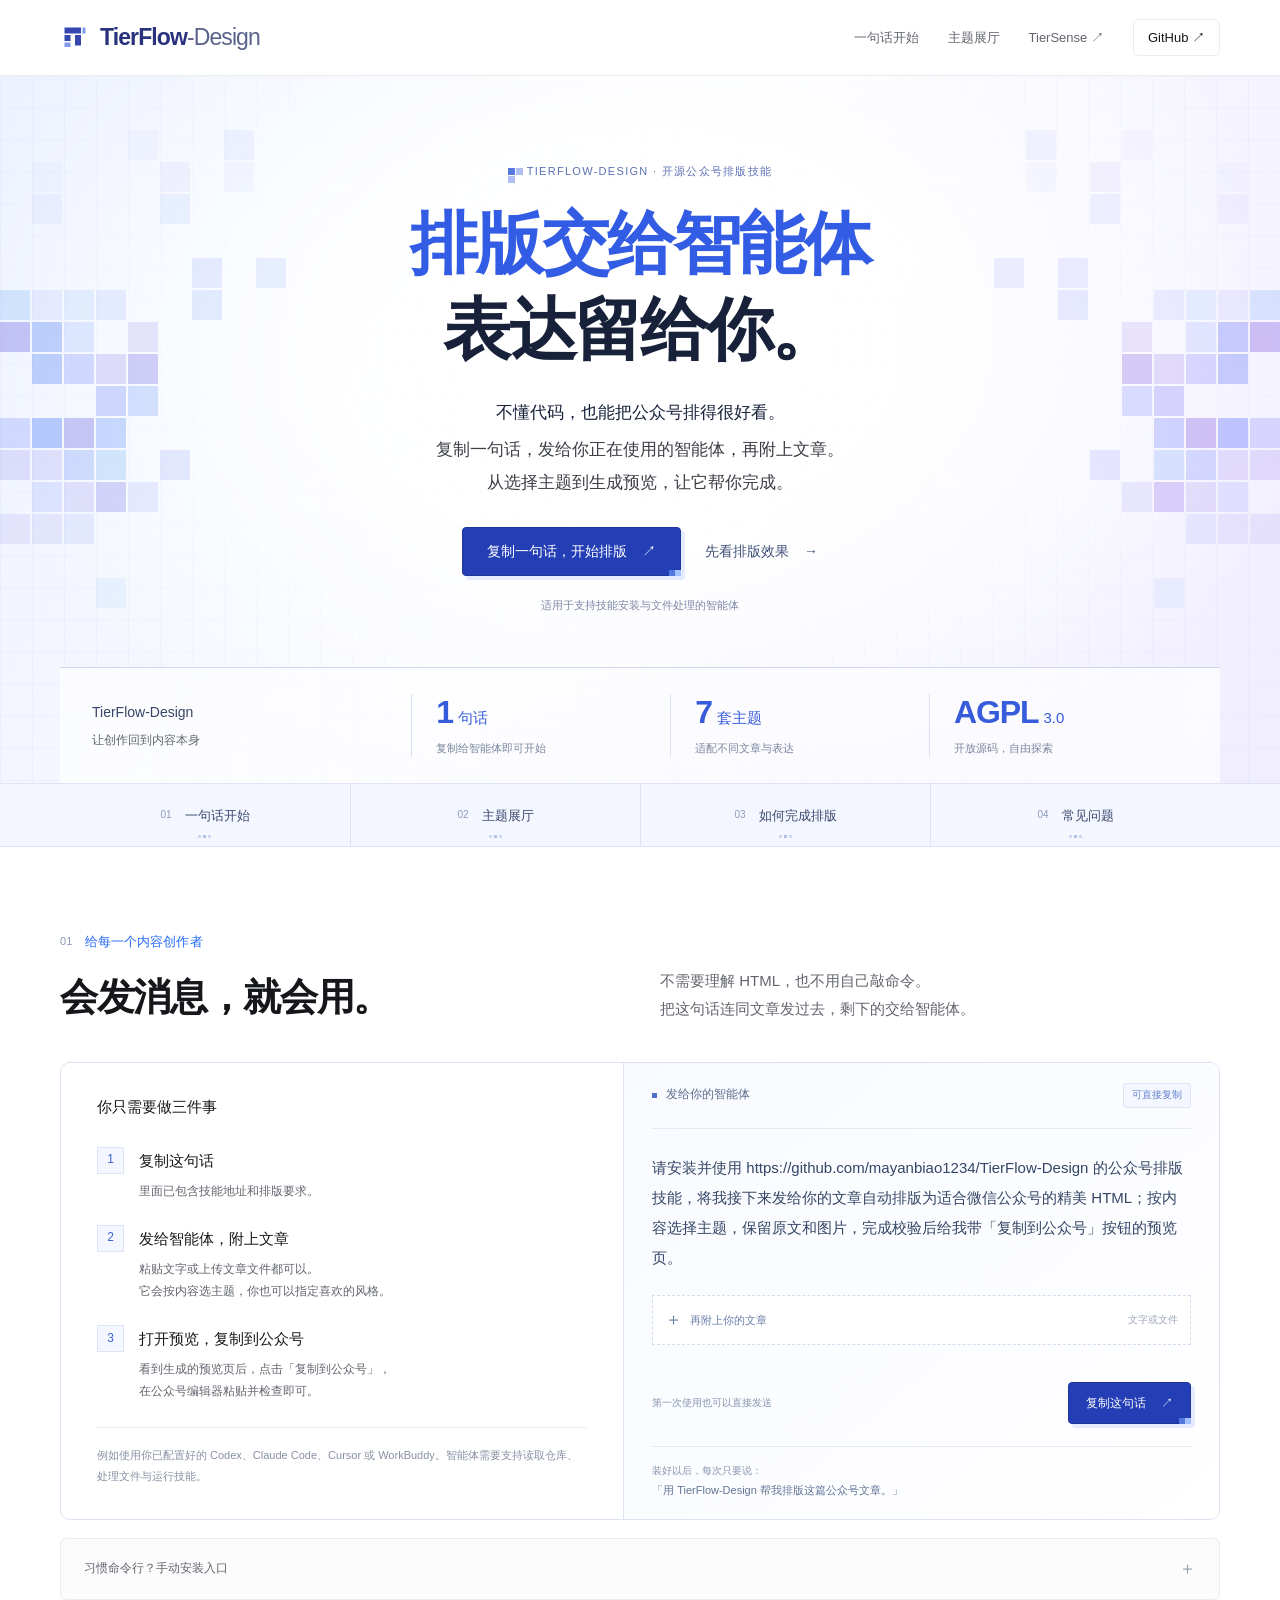
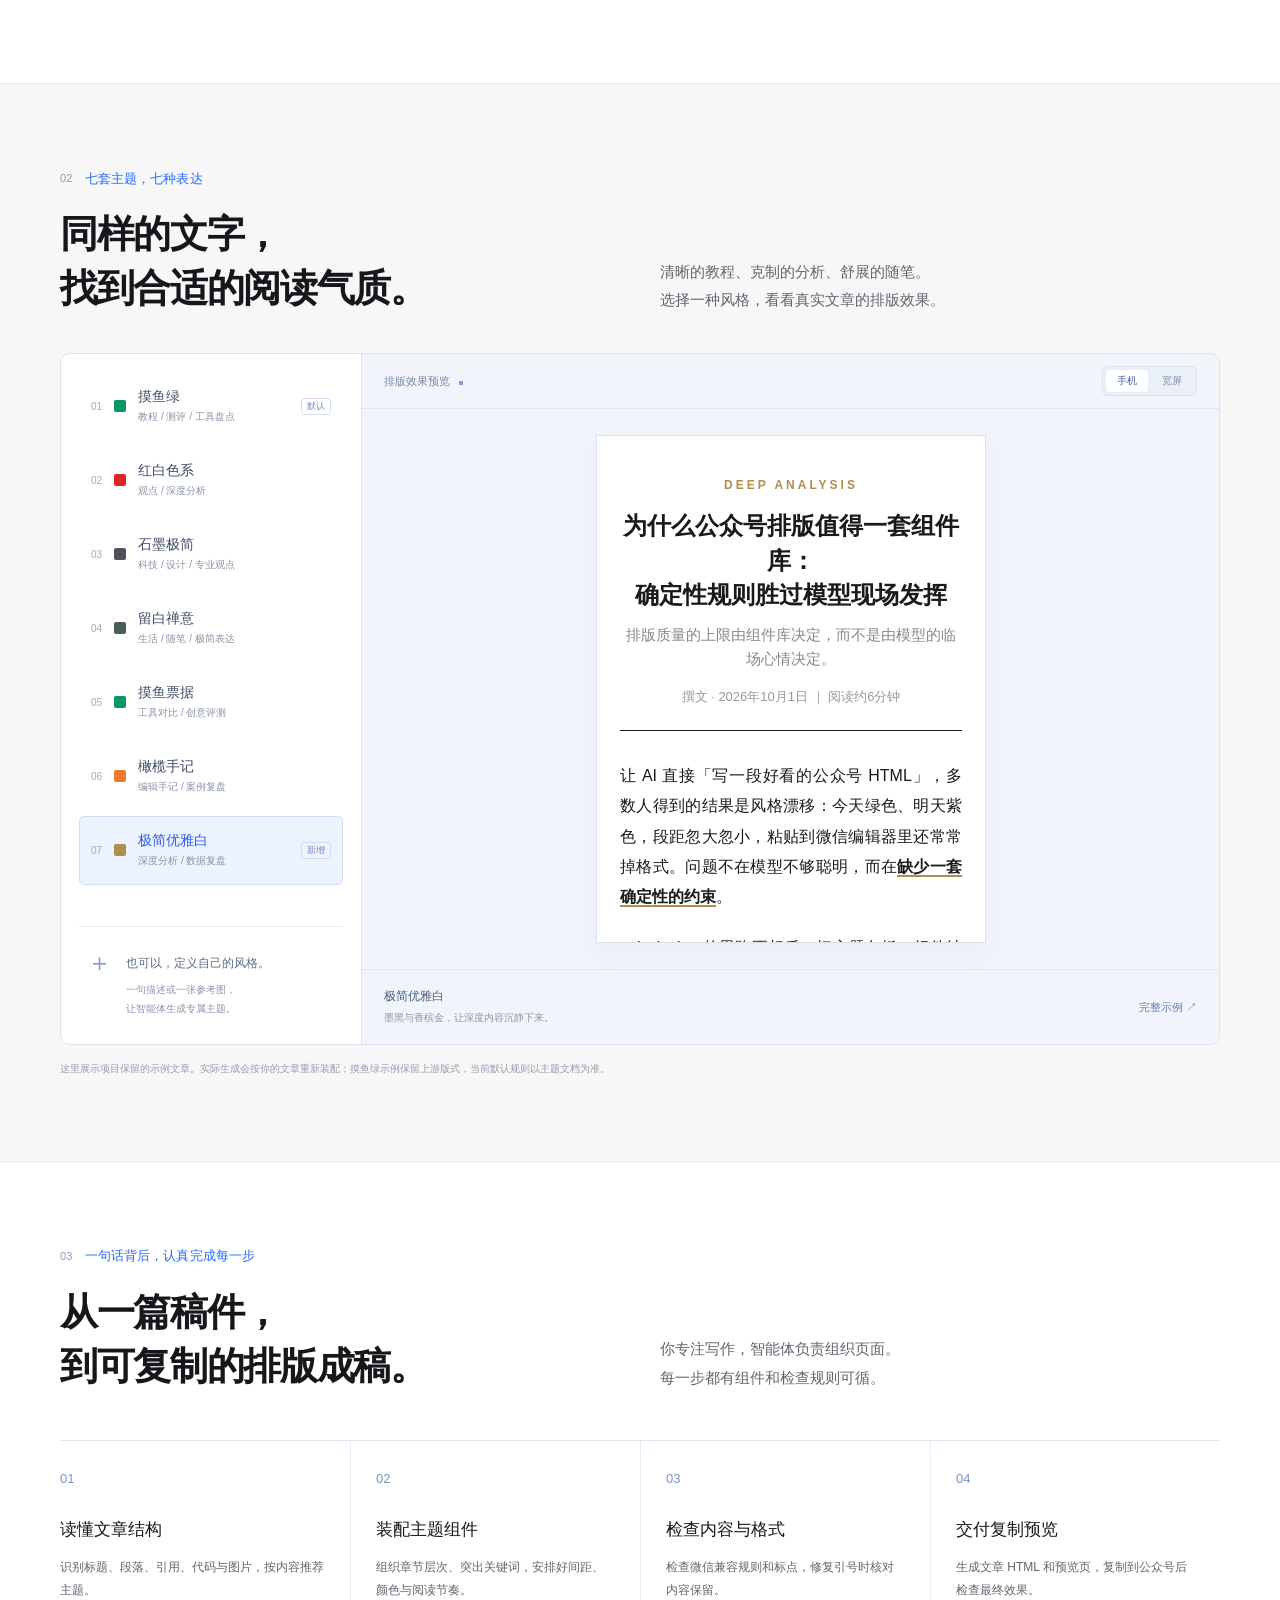
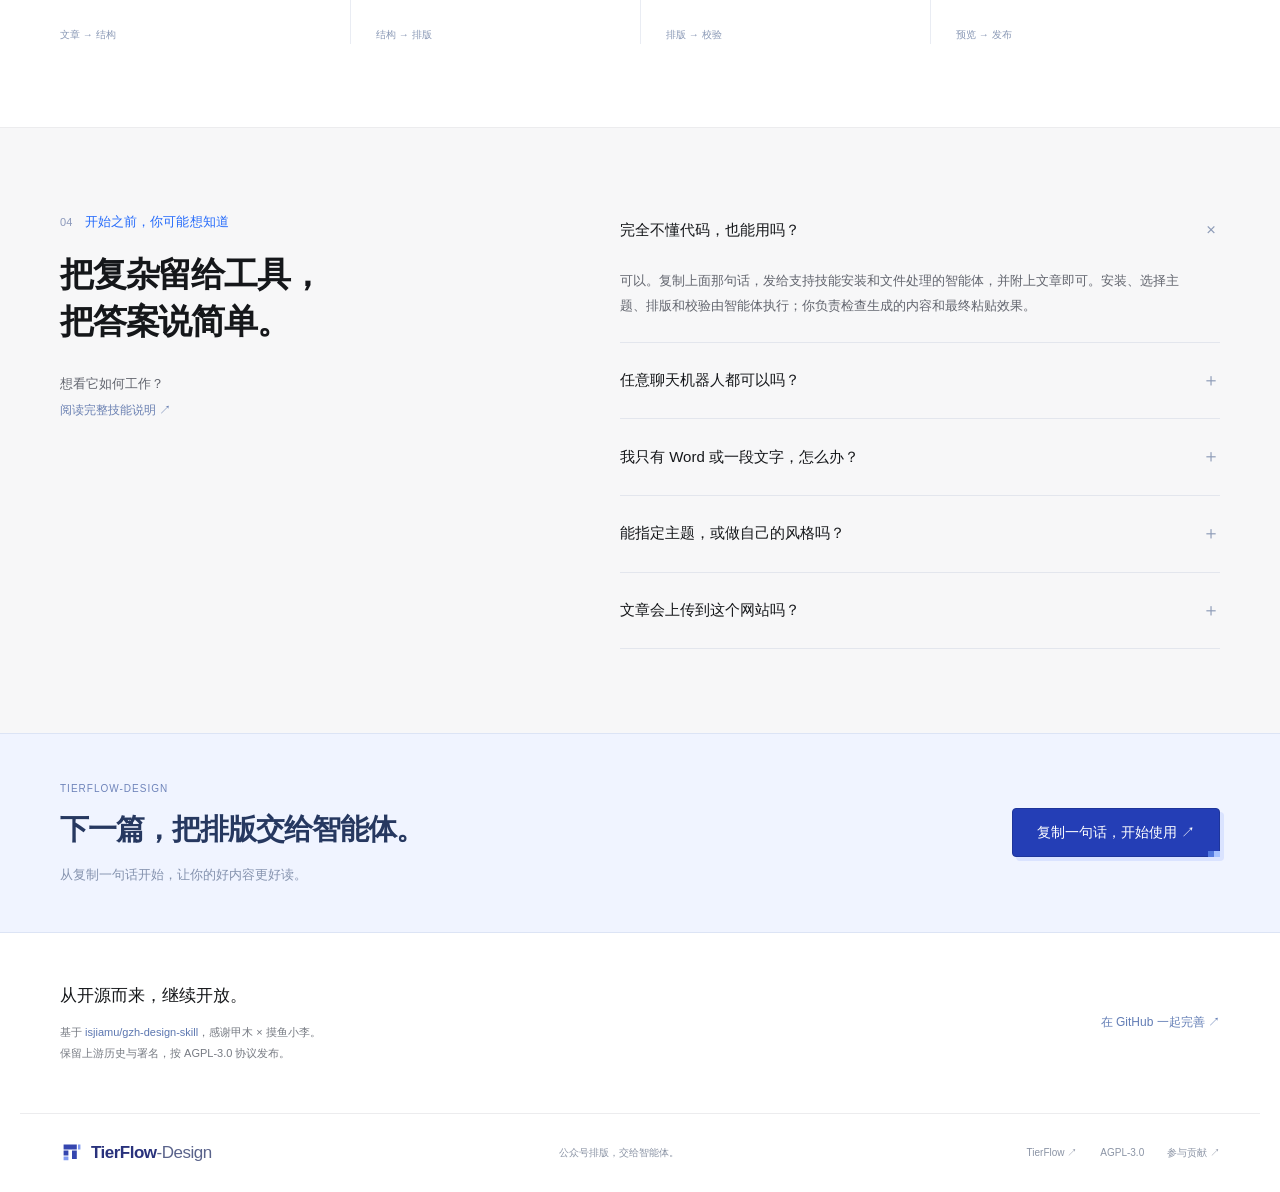
==== commit 68c75f04: "Clarify no-code WeChat formatting on project pages" ====
--- a/docs/index.html
+++ b/docs/index.html
@@ -7,7 +7,7 @@
     <meta name="theme-color" content="#ffffff" />
     <meta
       name="description"
-      content="TierFlow-Design：给智能体一句话，让文章自动排成精美公众号 HTML。无需自己写代码，7 套主题、内容校验、预览与一键复制。"
+      content="TierFlow-Design：不懂代码，也能把公众号排得很好看。给智能体一句话，自动完成主题选择、文章排版、校验和预览。"
     />
     <meta
       property="og:title"
@@ -15,7 +15,7 @@
     />
     <meta
       property="og:description"
-      content="复制一句话，发给智能体并附上文章，即可开始公众号排版。7 套主题，开源可定制。"
+      content="不懂代码，也能把公众号排得很好看。复制一句话，发给智能体并附上文章即可开始。7 套主题，开源可定制。"
     />
     <meta property="og:type" content="website" />
     <title>TierFlow-Design · 排版交给智能体，表达留给你。</title>
@@ -57,7 +57,7 @@
               ><span>表达留给你。</span>
             </h1>
             <p class="hero-description">
-              <strong>不懂代码，也能把文章排得好看。</strong
+              <strong>不懂代码，也能把公众号排得很好看。</strong
               >复制一句话，发给你正在使用的智能体，再附上文章。<br />从选择主题到生成预览，让它帮你完成。
             </p>
             <div class="hero-actions">
